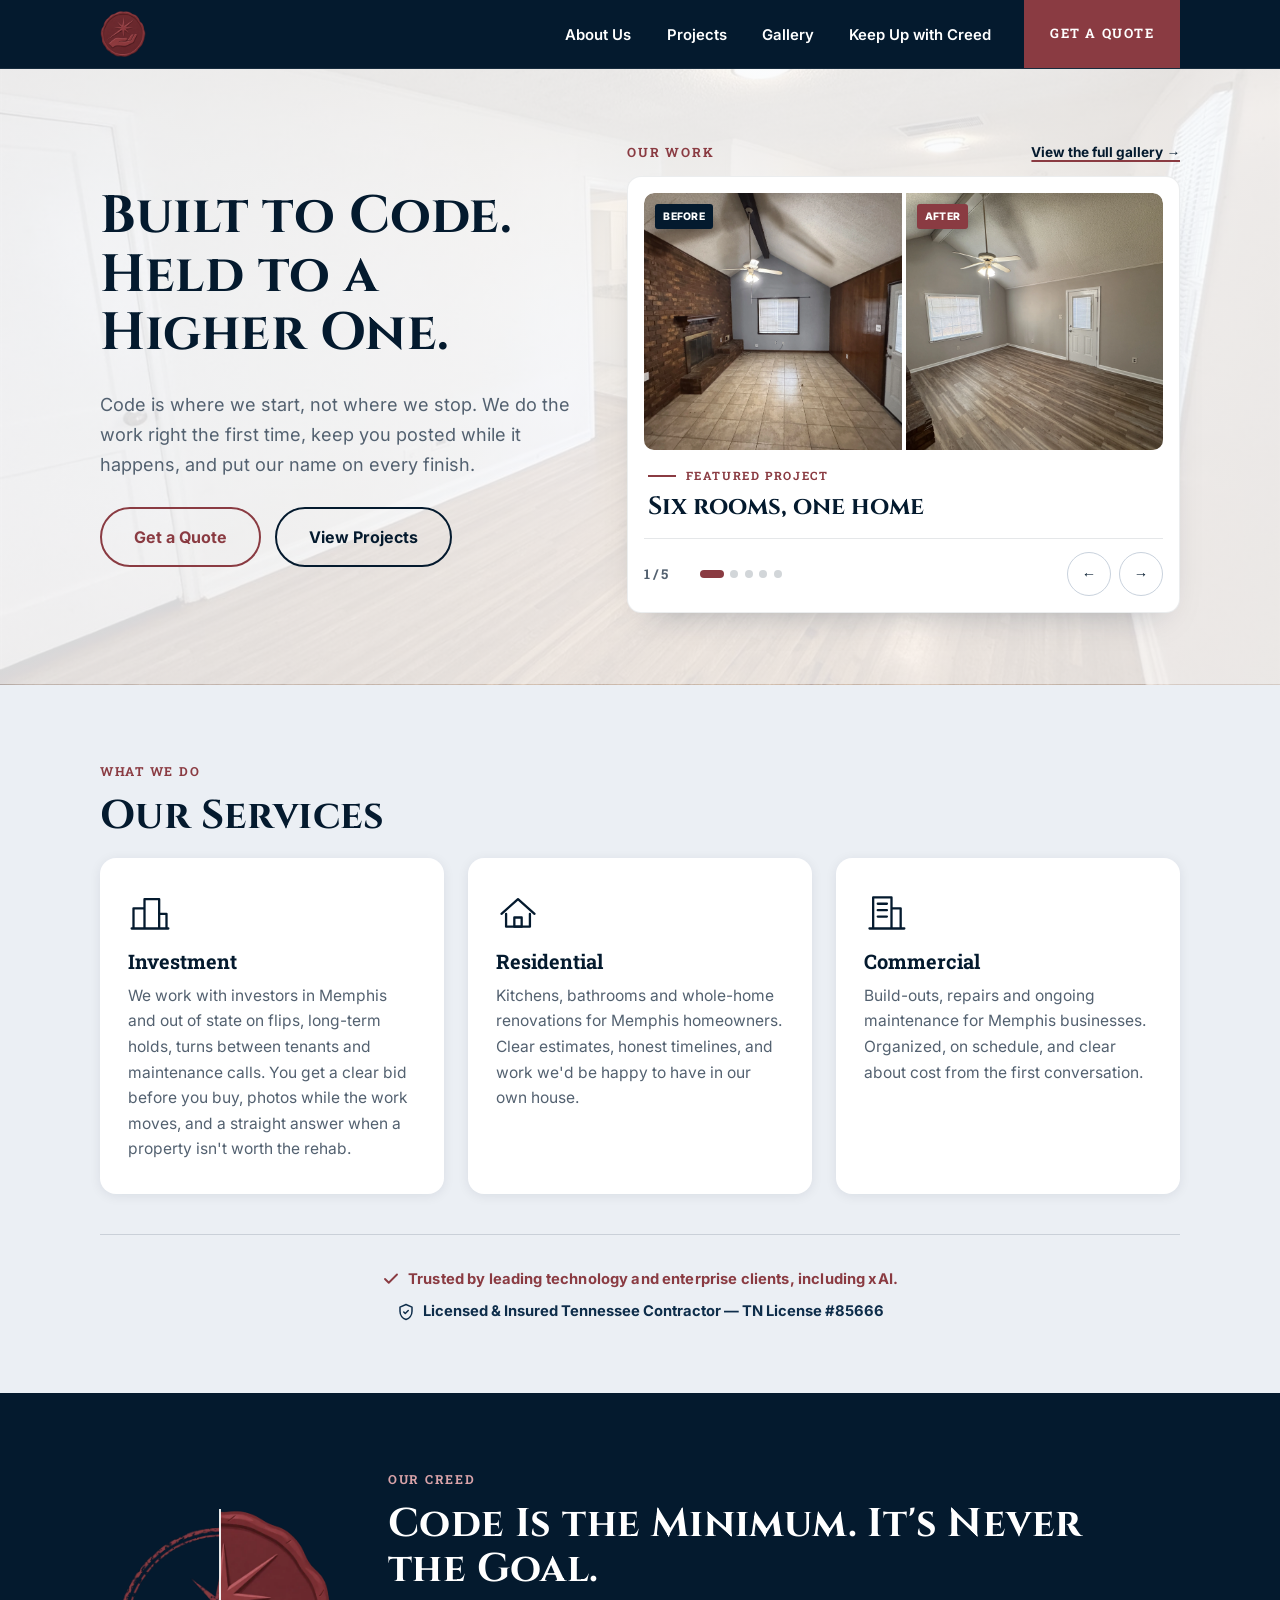
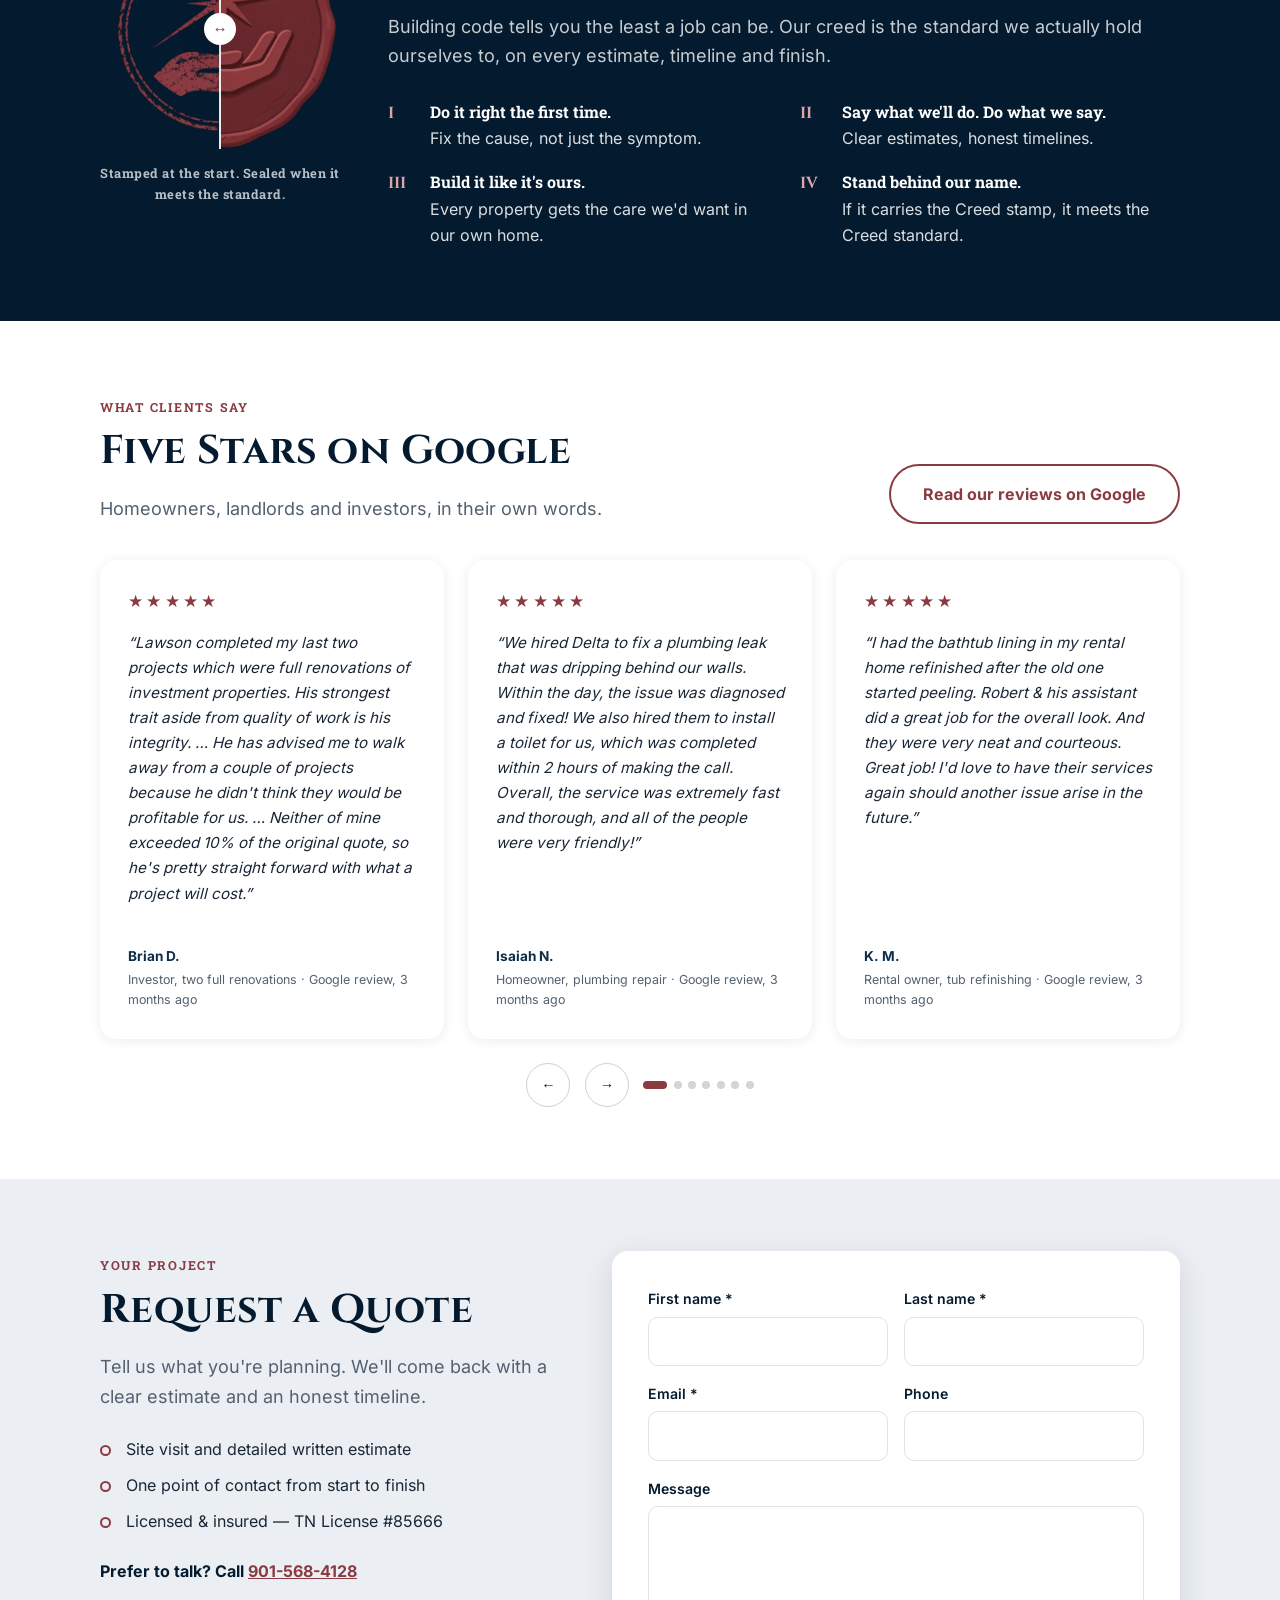
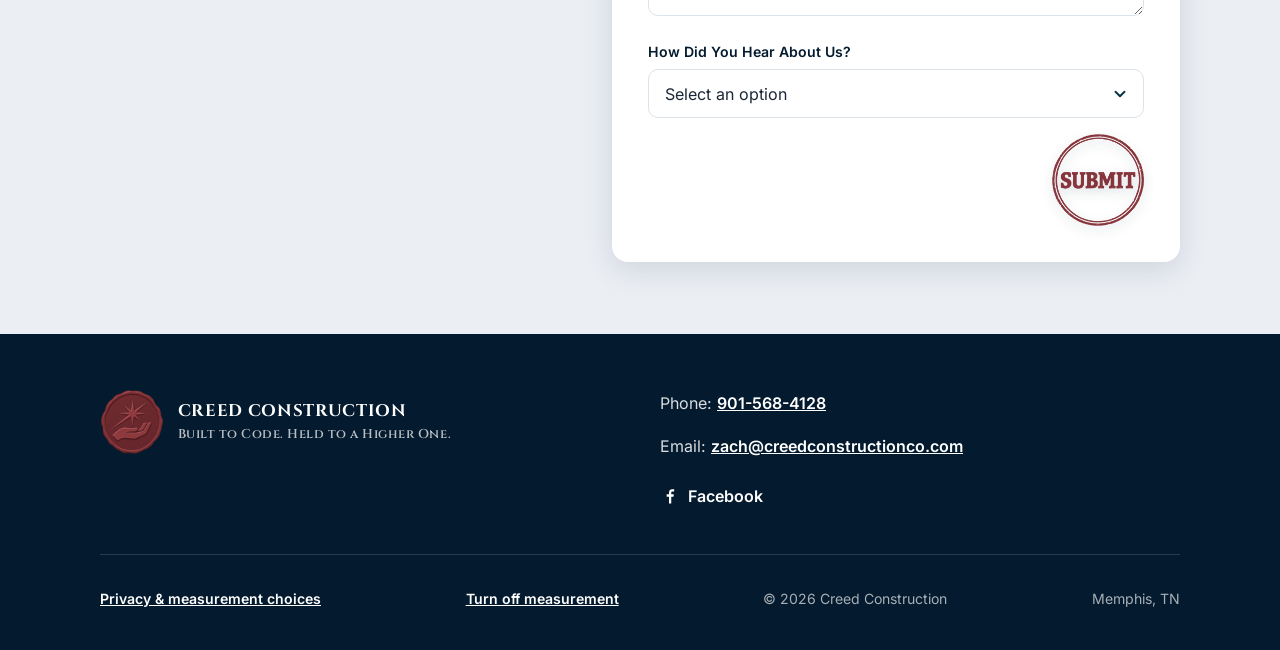
==== index.html @ 7a43f371 "Redesign home, gallery and project pages; add Google review carousel - Move Our Work into the hero a" ====
<!DOCTYPE html>
<html lang="en">
<head>
<meta charset="UTF-8" />
  <meta name="viewport" content="width=device-width, initial-scale=1.0" />
  <title>Creed Construction | Memphis Construction Company &amp; Home Renovation</title>
  <meta name="description" content="Creed Construction is a locally owned Memphis construction company offering home renovation, remodeling, and commercial construction in Memphis, TN. Contact us to discuss your project." />
  <link rel="canonical" href="https://creedconstructionco.com/" />
  <meta property="og:title" content="Creed Construction | Memphis Construction Company" />
  <meta property="og:description" content="Built to Code. Held to a Higher One. Full-service construction and renovation serving homeowners, businesses, and investors across Memphis, TN." />
  <meta property="og:type" content="website" />
  <meta property="og:locale" content="en_US" />
  <meta property="og:url" content="https://creedconstructionco.com/" />
  <meta property="og:image" content="https://creedconstructionco.com/assets/interior-renovation/kitchen-after.jpg" />
  <meta property="og:image:width" content="1050" />
  <meta property="og:image:height" content="1400" />
  <meta property="og:image:alt" content="Renovated kitchen interior by Creed Construction" />
  <meta name="twitter:card" content="summary_large_image" />
  <meta name="twitter:title" content="Creed Construction | Memphis Construction Company" />
  <meta name="twitter:description" content="Built to Code. Held to a Higher One. Full-service construction and renovation serving homeowners, businesses, and investors across Memphis, TN." />
  <meta name="twitter:image" content="https://creedconstructionco.com/assets/interior-renovation/kitchen-after.jpg" />
  <link rel="icon" href="assets/logo/favicon-mark.png" type="image/png" />
  <link rel="shortcut icon" href="assets/logo/favicon-mark.png" type="image/png" />
  <link rel="apple-touch-icon" href="assets/logo/apple-touch-icon.png" />
  <link rel="stylesheet" href="styles.css" />
  <script type="application/ld+json">
  {
    "@context": "https://schema.org",
    "@type": "GeneralContractor",
    "name": "Creed Construction",
    "legalName": "901 Delta Consulting, LLC",
    "logo": "https://creedconstructionco.com/assets/logo/creed-logo.png",
    "image": "https://creedconstructionco.com/assets/interior-renovation/kitchen-after.jpg",
    "url": "https://creedconstructionco.com/",
    "telephone": "+1-901-568-4128",
    "priceRange": "$",
    "areaServed": [
      { "@type": "City", "name": "Memphis, TN" },
      { "@type": "Place", "name": "Downtown Memphis" },
      { "@type": "Place", "name": "Midtown Memphis" },
      { "@type": "Place", "name": "East Memphis" },
      { "@type": "Place", "name": "Bartlett, TN" },
      { "@type": "Place", "name": "Cordova, TN" },
      { "@type": "Place", "name": "Germantown, TN" },
      { "@type": "Place", "name": "Collierville, TN" }
    ],
    "openingHoursSpecification": [
      {
        "@type": "OpeningHoursSpecification",
        "dayOfWeek": ["Monday", "Tuesday", "Wednesday", "Thursday", "Friday"],
        "opens": "08:00",
        "closes": "18:00"
      },
      {
        "@type": "OpeningHoursSpecification",
        "dayOfWeek": ["Saturday", "Sunday"],
        "opens": "08:00",
        "closes": "16:00"
      }
    ],
    "hasOfferCatalog": {
      "@type": "OfferCatalog",
      "name": "Construction & Renovation Services",
      "itemListElement": [
        { "@type": "Offer", "itemOffered": { "@type": "Service", "name": "Residential Renovation" } },
        { "@type": "Offer", "itemOffered": { "@type": "Service", "name": "Remodeling" } },
        { "@type": "Offer", "itemOffered": { "@type": "Service", "name": "Kitchen & Bath Remodeling" } },
        { "@type": "Offer", "itemOffered": { "@type": "Service", "name": "Whole-Home Renovation" } },
        { "@type": "Offer", "itemOffered": { "@type": "Service", "name": "Investment & Rental Property Renovation" } },
        { "@type": "Offer", "itemOffered": { "@type": "Service", "name": "Commercial Construction" } }
      ]
    }
  }
  </script>
  <script src="measurement.js" defer></script>
</head>
<body>

  <!-- Sticky nav -->
  <header class="site-nav">
    <div class="nav-inner">
      <a class="nav-brand" href="index.html" aria-label="Creed Construction home">
        <span class="btn-seal-icon" aria-hidden="true">
          <img class="btn-seal-wax" src="assets/logo/creed-seal-ring.png" width="192" height="192" alt="" />
        </span>
      </a>
      <button class="nav-toggle" aria-label="Toggle menu" aria-expanded="false">
        <span></span><span></span><span></span>
      </button>
      <div class="nav-links-wrap">
        <ul class="nav-links">
          <li><a href="about.html">About Us</a></li>
          <li><a href="projects.html">Projects</a></li>
          <li><a href="gallery.html">Gallery</a></li>
          <li><a href="keep-up.html">Keep Up with Creed</a></li>
        </ul>
        <a class="btn btn-primary nav-cta" href="contact.html">Get a Quote</a>
      </div>
    </div>
  </header>

  <main>

    <!-- Hero -->
    <section class="hero">
      <div class="container hero-grid">
        <div>
          <h1>Built to Code. Held to a Higher&nbsp;One.</h1>
          <p class="lead">Code is where we start, not where we stop. We do the work right the first time, keep you posted while it happens, and put our name on every finish.</p>
          <div class="hero-ctas">
            <a class="btn btn-primary btn-quote" href="contact.html">Get a Quote</a>
            <a class="btn btn-outline" href="projects.html">View Projects</a>
          </div>
        </div>
        <!-- One rotating selection introduces project stories and the photo gallery. -->
        <div class="hero-work" id="our-work">
        <div class="work-heading"><h2 class="work-title">Our Work</h2><a class="work-all-link" href="gallery.html">View the full gallery &rarr;</a></div>
        <div class="work-carousel" data-work-carousel role="region" aria-roledescription="carousel" aria-label="Featured projects and comparisons">
          <div class="feature-toolbar" data-feature-controls hidden>
            <button class="feature-control" type="button" data-feature-prev aria-label="Previous feature"><span aria-hidden="true">&larr;</span></button>
            <span class="feature-count" data-feature-count>1 / 5</span>
            <button class="feature-control" type="button" data-feature-next aria-label="Next feature"><span aria-hidden="true">&rarr;</span></button>
          </div>
          <div class="feature-viewport" data-feature-viewport>
          <article class="feature-slide" data-feature-slide role="group" aria-roledescription="slide" aria-label="1 of 5">
            <a class="feature-slide-link" href="projects.html" data-project-id="project-01">
              <div class="feature-media feature-media-pair"><span class="feature-photo"><img src="assets/lsa-approved/comparison-04-before.webp" width="2000" height="1500" alt="Vaulted living room, before a whole-home refresh" decoding="async" /><span class="comparison-preview-label comparison-preview-label--before">Before</span></span><span class="feature-photo"><img src="assets/lsa-approved/comparison-04-after.webp" width="2000" height="1500" alt="Finished vaulted living room after a whole-home refresh" decoding="async" /><span class="comparison-preview-label comparison-preview-label--after">After</span></span></div>
              <div class="feature-copy"><span class="feature-kicker">Featured project</span><h3>Six rooms, one home</h3></div>
            </a>
          </article>
          <article class="feature-slide" data-feature-slide data-pair-id="comparison-10" role="group" aria-roledescription="slide" aria-label="2 of 5" hidden>
            <a class="feature-slide-link" href="gallery.html#comparison-10">
              <div class="feature-media feature-media-pair"><span class="feature-photo"><img data-src="assets/lsa-approved/comparison-10-before.webp" width="2000" height="1500" alt="Kitchen, before renovation" decoding="async" /><span class="comparison-preview-label comparison-preview-label--before">Before</span></span><span class="feature-photo"><img data-src="assets/lsa-approved/comparison-10-after.webp" width="2000" height="1500" alt="Kitchen, after renovation" decoding="async" /><span class="comparison-preview-label comparison-preview-label--after">After</span></span></div>
              <div class="feature-copy"><span class="feature-kicker">Before &amp; after</span><h3>A kitchen, refreshed</h3></div>
            </a>
          </article>
          <article class="feature-slide" data-feature-slide data-pair-id="comparison-01" role="group" aria-roledescription="slide" aria-label="3 of 5" hidden>
            <a class="feature-slide-link" href="gallery.html#comparison-01">
              <div class="feature-media feature-media-pair"><span class="feature-photo"><img data-src="assets/lsa-approved/comparison-01-before.webp" width="1500" height="2000" alt="Bathroom Tub, before renovation" decoding="async" /><span class="comparison-preview-label comparison-preview-label--before">Before</span></span><span class="feature-photo"><img data-src="assets/lsa-approved/comparison-01-after.webp" width="1500" height="2000" alt="Bathroom Tub, after renovation" decoding="async" /><span class="comparison-preview-label comparison-preview-label--after">After</span></span></div>
              <div class="feature-copy"><span class="feature-kicker">Before &amp; after</span><h3>A fresh start for the bath</h3></div>
            </a>
          </article>
          <article class="feature-slide" data-feature-slide data-pair-id="comparison-24" role="group" aria-roledescription="slide" aria-label="4 of 5" hidden>
            <a class="feature-slide-link" href="gallery.html#comparison-24">
              <div class="feature-media feature-media-pair"><span class="feature-photo"><img data-src="assets/lsa-approved/comparison-24-before.webp" width="2000" height="1500" alt="Exterior Brickwork, before renovation" decoding="async" /><span class="comparison-preview-label comparison-preview-label--before">Before</span></span><span class="feature-photo"><img data-src="assets/lsa-approved/comparison-24-after.webp" width="2000" height="1500" alt="Exterior Brickwork, after renovation" decoding="async" /><span class="comparison-preview-label comparison-preview-label--after">After</span></span></div>
              <div class="feature-copy"><span class="feature-kicker">Before &amp; after</span><h3>The difference outside</h3></div>
            </a>
          </article>
          <article class="feature-slide" data-feature-slide data-pair-id="comparison-13" role="group" aria-roledescription="slide" aria-label="5 of 5" hidden>
            <a class="feature-slide-link" href="gallery.html#comparison-13">
              <div class="feature-media feature-media-pair"><span class="feature-photo"><img data-src="assets/lsa-approved/comparison-13-before.webp" width="2000" height="1500" alt="Bedroom Flooring, before renovation" decoding="async" /><span class="comparison-preview-label comparison-preview-label--before">Before</span></span><span class="feature-photo"><img data-src="assets/lsa-approved/comparison-13-after.webp" width="2000" height="1500" alt="Bedroom Flooring, after renovation" decoding="async" /><span class="comparison-preview-label comparison-preview-label--after">After</span></span></div>
              <div class="feature-copy"><span class="feature-kicker">Before &amp; after</span><h3>A new look underfoot</h3></div>
            </a>
          </article>
          </div>
          <p class="visually-hidden" role="status" aria-live="polite" data-feature-status></p>
        </div>
        </div>
      </div>
    </section>

    <!-- Service cards -->
    <section class="section-mint">
      <div class="container">
        <span class="eyebrow">What We Do</span>
        <h2>Our Services</h2>
        <div class="cards-3">
          <article class="card">
            <svg viewBox="0 0 48 48" fill="none" stroke="#041A2E" stroke-width="2.5" stroke-linecap="round" stroke-linejoin="round" aria-hidden="true">
              <path d="M6 42 L6 20 L18 20 L18 42 M18 42 L18 10 L34 10 L34 42 M34 42 L34 26 L42 26 L42 42 M4 42 L44 42" />
            </svg>
            <h3>Investment</h3>
            <p>We work with investors in Memphis and out of state on flips, long-term holds, turns between tenants and maintenance calls. You get a clear bid before you buy, photos while the work moves, and a straight answer when a property isn't worth the rehab.</p>
          </article>
          <article class="card">
            <svg viewBox="0 0 48 48" fill="none" stroke="#041A2E" stroke-width="2.5" stroke-linecap="round" stroke-linejoin="round" aria-hidden="true">
              <path d="M6 26 L24 10 L42 26" />
              <path d="M11 26 L11 40 L37 40 L37 26" />
              <rect x="20" y="30" width="8" height="10" />
            </svg>
            <h3>Residential</h3>
            <p>Kitchens, bathrooms and whole-home renovations for Memphis homeowners. Clear estimates, honest timelines, and work we'd be happy to have in our own house.</p>
          </article>
          <article class="card">
            <svg viewBox="0 0 48 48" fill="none" stroke="#041A2E" stroke-width="2.5" stroke-linecap="round" stroke-linejoin="round" aria-hidden="true">
              <path d="M10 42 L10 8 L30 8 L30 42 M30 20 L40 20 L40 42 M6 42 L44 42" />
              <path d="M15 15 L25 15 M15 22 L25 22 M15 29 L25 29" />
            </svg>
            <h3>Commercial</h3>
            <p>Build-outs, repairs and ongoing maintenance for Memphis businesses. Organized, on schedule, and clear about cost from the first conversation.</p>
          </article>
        </div>
        <div class="trust-block">
          <p class="trust-line">
            <svg viewBox="0 0 24 24" fill="none" stroke="currentColor" stroke-width="2.5" stroke-linecap="round" stroke-linejoin="round" aria-hidden="true"><path d="M20 6 9 17l-5-5"/></svg>
            Trusted by leading technology and enterprise clients, including xAI.
          </p>
          <p class="trust-line license-line">
            <svg viewBox="0 0 24 24" fill="none" stroke="currentColor" stroke-width="2" stroke-linecap="round" stroke-linejoin="round" aria-hidden="true"><path d="M12 2 4 5.5V11c0 5.2 3.4 9.7 8 11 4.6-1.3 8-5.8 8-11V5.5L12 2z"/><path d="m9 12 2 2 4-4"/></svg>
            <span class="license-line-text">
              Licensed &amp; Insured Tennessee Contractor &mdash; TN License #85666
            </span>
          </p>
        </div>
      </div>
    </section>

    <!-- Our Creed -->
    <section class="creed-band">
      <div class="container creed-band-inner">
        <figure class="creed-compare">
          <div class="ba-slider creed-slider" data-ba-slider data-ba-round data-ba-labels="stamp,wax seal" role="slider" tabindex="0" aria-label="Creed stamp and wax seal comparison slider" aria-valuemin="0" aria-valuemax="100" aria-valuenow="50">
            <div class="ba-slider-after"><img src="assets/logo/creed-seal-ring-lg.webp" width="600" height="600" alt="The Creed Construction wax seal" loading="lazy" draggable="false" /></div>
            <div class="ba-slider-before"><img src="assets/logo/creed-stamp-lg.webp" width="444" height="444" alt="The Creed Construction stamp" loading="lazy" draggable="false" /></div>
            <div class="ba-slider-handle"><span class="ba-slider-handle-btn">&#8596;</span></div>
          </div>
          <figcaption>Stamped at the start. Sealed when it meets the standard.</figcaption>
        </figure>
        <div>
          <span class="eyebrow">Our Creed</span>
          <h2>Code Is the Minimum. It's Never the&nbsp;Goal.</h2>
          <p class="lead">Building code tells you the least a job can be. Our creed is the standard we actually hold ourselves to, on every estimate, timeline and finish.</p>
          <ol class="creed-tenets">
            <li><strong>Do it right the first time.</strong> Fix the cause, not just the symptom.</li>
            <li><strong>Say what we'll do. Do what we say.</strong> Clear estimates, honest timelines.</li>
            <li><strong>Build it like it's ours.</strong> Every property gets the care we'd want in our own home.</li>
            <li><strong>Stand behind our name.</strong> If it carries the Creed stamp, it meets the Creed standard.</li>
          </ol>
        </div>
      </div>
    </section>

    <!-- Five-star Google reviews, newest first, copied from the Google Business
         Profile on 2026-11-16. Quotes keep the reviewers' wording (including the
         company's former name) with small spelling fixes; "…" marks trimmed passages. -->
    <section class="section-white reviews-section" id="reviews">
      <div class="container">
        <div class="reviews-head">
          <div>
            <span class="eyebrow">What Clients Say</span>
            <h2>Five Stars on Google</h2>
            <p class="lead">Homeowners, landlords and investors, in their own words.</p>
          </div>
          <a class="btn btn-cta" href="https://www.google.com/maps/place/Creed+Construction/@35.1371175,-89.914019,11z/data=!4m8!3m7!1s0x2c0db5463e4344cb:0xaacab8816951f53!8m2!3d35.1371175!4d-89.914019!9m1!1b1!16s%2Fg%2F11zgqff03r?hl=en&amp;entry=ttu&amp;g_ep=EgoyMDI2MTAwNS4wIKXMDSoASAFQAw%3D%3D" target="_blank" rel="noopener" aria-label="Read our reviews on Google (opens in a new tab)">Read our reviews on Google</a>
        </div>
        <div class="review-carousel" data-review-carousel role="region" aria-roledescription="carousel" aria-label="Google reviews">
          <div class="review-viewport">
            <ul class="review-track" data-review-track>
            <li class="testimonial-card review-slide" aria-roledescription="slide" aria-label="1 of 9">
              <div class="testimonial-stars" role="img" aria-label="5 out of 5 stars">&#9733;&#9733;&#9733;&#9733;&#9733;</div>
              <p class="testimonial-quote">&ldquo;Lawson completed my last two projects which were full renovations of investment properties. His strongest trait aside from quality of work is his integrity. … He has advised me to walk away from a couple of projects because he didn't think they would be profitable for us. … Neither of mine exceeded 10% of the original quote, so he's pretty straight forward with what a project will cost.&rdquo;</p>
              <p class="testimonial-attribution">Brian D. <span>Investor, two full renovations &middot; Google review, 3 months ago</span></p>
            </li>
            <li class="testimonial-card review-slide" aria-roledescription="slide" aria-label="2 of 9">
              <div class="testimonial-stars" role="img" aria-label="5 out of 5 stars">&#9733;&#9733;&#9733;&#9733;&#9733;</div>
              <p class="testimonial-quote">&ldquo;We hired Delta to fix a plumbing leak that was dripping behind our walls. Within the day, the issue was diagnosed and fixed! We also hired them to install a toilet for us, which was completed within 2 hours of making the call. Overall, the service was extremely fast and thorough, and all of the people were very friendly!&rdquo;</p>
              <p class="testimonial-attribution">Isaiah N. <span>Homeowner, plumbing repair &middot; Google review, 3 months ago</span></p>
            </li>
            <li class="testimonial-card review-slide" aria-roledescription="slide" aria-label="3 of 9">
              <div class="testimonial-stars" role="img" aria-label="5 out of 5 stars">&#9733;&#9733;&#9733;&#9733;&#9733;</div>
              <p class="testimonial-quote">&ldquo;I had the bathtub lining in my rental home refinished after the old one started peeling. Robert &amp; his assistant did a great job for the overall look. And they were very neat and courteous. Great job! I'd love to have their services again should another issue arise in the future.&rdquo;</p>
              <p class="testimonial-attribution">K. M. <span>Rental owner, tub refinishing &middot; Google review, 3 months ago</span></p>
            </li>
            <li class="testimonial-card review-slide" aria-roledescription="slide" aria-label="4 of 9">
              <div class="testimonial-stars" role="img" aria-label="5 out of 5 stars">&#9733;&#9733;&#9733;&#9733;&#9733;</div>
              <p class="testimonial-quote">&ldquo;I have been working with Lawson from Delta Construction and have been pretty happy with him.&rdquo;</p>
              <p class="testimonial-attribution">Wendy C. <span>Client &middot; Google review, 4 months ago</span></p>
            </li>
            <li class="testimonial-card review-slide" aria-roledescription="slide" aria-label="5 of 9">
              <div class="testimonial-stars" role="img" aria-label="5 out of 5 stars">&#9733;&#9733;&#9733;&#9733;&#9733;</div>
              <p class="testimonial-quote">&ldquo;I've worked with Delta Construction on my last 4-5 renovations and they all have very quality work and transparent pricing. Highly recommend!&rdquo;</p>
              <p class="testimonial-attribution">Wesley C. <span>Repeat renovation client &middot; Google review, 4 months ago</span></p>
            </li>
            <li class="testimonial-card review-slide" aria-roledescription="slide" aria-label="6 of 9">
              <div class="testimonial-stars" role="img" aria-label="5 out of 5 stars">&#9733;&#9733;&#9733;&#9733;&#9733;</div>
              <p class="testimonial-quote">&ldquo;I am an out of state investor who needs good communication, honesty and trust. I have found this in Lawson and his company Delta Construction. They have been very helpful when buying properties, giving me a bid on the rehab that would be needed or just a heads up the amount of work done is not worth the purchase of the property. Saving me thousands of dollars. … It is nice to know I have Lawson and Co. on my side.&rdquo;</p>
              <p class="testimonial-attribution">Kyle S. <span>Out-of-state investor &middot; Google review, 4 months ago</span></p>
            </li>
            <li class="testimonial-card review-slide" aria-roledescription="slide" aria-label="7 of 9">
              <div class="testimonial-stars" role="img" aria-label="5 out of 5 stars">&#9733;&#9733;&#9733;&#9733;&#9733;</div>
              <p class="testimonial-quote">&ldquo;As an out of state investor, it can be difficult to find a good contractor that follows through AND has good communication. I've been very happy with Delta Construction. I'm looking at a long term relationship with Lawson, as he has met my needs and has been GREAT to work with!&rdquo;</p>
              <p class="testimonial-attribution">Billie H. <span>Out-of-state investor &middot; Google review, 4 months ago</span></p>
            </li>
            <li class="testimonial-card review-slide" aria-roledescription="slide" aria-label="8 of 9">
              <div class="testimonial-stars" role="img" aria-label="5 out of 5 stars">&#9733;&#9733;&#9733;&#9733;&#9733;</div>
              <p class="testimonial-quote">&ldquo;My only go-to. Extremely quick, responsive, professional. Very strongly recommend Delta.&rdquo;</p>
              <p class="testimonial-attribution">Alex K. <span>Repeat client &middot; Google review, 4 months ago</span></p>
            </li>
            <li class="testimonial-card review-slide" aria-roledescription="slide" aria-label="9 of 9">
              <div class="testimonial-stars" role="img" aria-label="5 out of 5 stars">&#9733;&#9733;&#9733;&#9733;&#9733;</div>
              <p class="testimonial-quote">&ldquo;We've used Lawson and his team a few times now for smaller jobs around the house, including some electrical work and AC service, and they've been great every time. They show up when they say they will, explain what's going on, and do solid work without overcharging. At this point they're the first people we call when something comes up.&rdquo;</p>
              <p class="testimonial-attribution">Zoe A. <span>Memphis homeowner &middot; Google review, 4 months ago</span></p>
            </li>
            </ul>
          </div>
          <div class="review-controls" data-review-controls hidden>
            <button class="feature-control" type="button" data-review-prev aria-label="Previous review"><span aria-hidden="true">&larr;</span></button>
            <span class="feature-dots review-dots" data-review-dots aria-hidden="true"></span>
            <button class="feature-control" type="button" data-review-next aria-label="Next review"><span aria-hidden="true">&rarr;</span></button>
          </div>
        </div>
      </div>
    </section>

    <!-- Quote request form -->
    <section class="section-mint" id="quote">
      <div class="container quote-grid">
        <div class="quote-intro">
          <span class="eyebrow">Your Project</span>
          <h2>Request a Quote</h2>
          <p class="lead">Tell us what you're planning. We'll come back with a clear estimate and an honest timeline.</p>
          <ul class="quote-points">
            <li>Site visit and detailed written estimate</li>
            <li>One point of contact from start to finish</li>
            <li>Licensed &amp; insured &mdash; TN License #85666</li>
          </ul>
          <p class="quote-call">Prefer to talk? Call <a href="tel:9015684128">901-568-4128</a></p>
        </div>
        <div class="form-card">
          <!-- Handled by Netlify Forms; submissions appear in the Netlify dashboard. -->
          <form name="quote" method="POST" action="/" data-netlify="true" netlify-honeypot="bot-field" data-delta-form>
            <input type="hidden" name="form-name" value="quote" />
            <p hidden aria-hidden="true">
              <label>Don't fill this out if you're human: <input name="bot-field" /></label>
            </p>
            <div class="form-grid">
              <div>
                <label for="q-first">First name *</label>
                <input id="q-first" name="first_name" type="text" required autocomplete="given-name" />
              </div>
              <div>
                <label for="q-last">Last name *</label>
                <input id="q-last" name="last_name" type="text" required autocomplete="family-name" />
              </div>
              <div>
                <label for="q-email">Email *</label>
                <input id="q-email" name="email" type="email" required autocomplete="email" />
              </div>
              <div>
                <label for="q-phone">Phone</label>
                <input id="q-phone" name="phone" type="tel" autocomplete="tel" />
              </div>
              <div class="full">
                <label for="q-message">Message</label>
                <textarea id="q-message" name="message"></textarea>
              </div>
              <div class="full">
                <label for="q-source">How Did You Hear About Us?</label>
                <select id="q-source" name="referral_source">
                  <option value="">Select an option</option>
                  <option>Google Search</option>
                  <option>Facebook</option>
                  <option>Instagram</option>
                  <option>Referral/Word of Mouth</option>
                  <option>Google Business Profile</option>
                  <option>Other</option>
                </select>
              </div>
              <div class="full form-submit-row">
                <button class="stamp-btn" type="submit">
                  <span class="btn-label visually-hidden">Submit</span>
                  <img class="stamp-face" src="assets/logo/submit-stamp.webp" width="360" height="360" alt="" aria-hidden="true" />
                  <img class="seal-face" src="assets/logo/submit-seal.webp" width="360" height="360" alt="" aria-hidden="true" />
                </button>
              </div>
            </div>
            <p class="form-status" role="status" aria-live="polite" aria-atomic="true"></p>
          </form>
        </div>
      </div>
    </section>

  </main>

  <!-- Footer -->
  <footer class="site-footer">
    <div class="container">
      <div class="footer-grid">
        <div class="footer-lockup">
          <img src="assets/logo/creed-seal.png" width="192" height="192" alt="Creed Construction logo" />
          <span class="footer-wordmark">CREED CONSTRUCTION<span class="footer-slogan">Built to Code. Held to a Higher&nbsp;One.</span></span>
        </div>
        <div>
          <p>Phone: <a href="tel:9015684128">901-568-4128</a></p>
          <p>Email: <a href="mailto:zach@creedconstructionco.com">zach@creedconstructionco.com</a></p>
          <a class="social-link" href="https://www.facebook.com/profile.php?id=61591420268349" target="_blank" rel="noopener" aria-label="Creed Construction on Facebook (opens in a new tab)">
            <svg viewBox="0 0 24 24" fill="#ffffff" aria-hidden="true"><path d="M13.5 21v-8h2.7l.4-3h-3.1V8.1c0-.9.3-1.5 1.6-1.5H17V3.9c-.3 0-1.2-.1-2.3-.1-2.3 0-3.9 1.4-3.9 4V10H8v3h2.8v8h2.7z"/></svg>
            Facebook
          </a>
        </div>
      </div>
      <div class="footer-meta">
        <a href="privacy.html">Privacy &amp; measurement choices</a>
        <button class="measurement-choice" type="button" data-measurement-choice hidden>Turn off measurement</button>
        <span>© <span class="js-year">2026</span> Creed Construction</span>
        <span>Memphis, TN</span>
      </div>
    </div>
  </footer>

  <a href="tel:+19015684128" class="mobile-call-bar" aria-label="Call Creed Construction at 901-568-4128">
    <svg viewBox="0 0 24 24" fill="none" stroke="currentColor" stroke-width="2" stroke-linecap="round" stroke-linejoin="round" aria-hidden="true"><path d="M22 16.9v3a2 2 0 0 1-2.2 2 19.8 19.8 0 0 1-8.6-3.1 19.5 19.5 0 0 1-6-6A19.8 19.8 0 0 1 2.1 4.2 2 2 0 0 1 4.1 2h3a2 2 0 0 1 2 1.7c.1 1 .4 2 .7 2.9a2 2 0 0 1-.5 2.1L8.1 10a16 16 0 0 0 6 6l1.3-1.3a2 2 0 0 1 2.1-.5c.9.3 1.9.6 2.9.7a2 2 0 0 1 1.7 2z"/></svg>
    Call Now: 901-568-4128
  </a>

  <script src="script.js"></script>
</body>
</html>
---- styles.css ----
/* cyrillic-ext */
@font-face {
  font-family: 'Inter';
  font-style: normal;
  font-weight: 400;
  font-display: swap;
  src: url(assets/fonts/inter-v20-0.woff2) format('woff2');
  unicode-range: U+0460-052F, U+1C80-1C8A, U+20B4, U+2DE0-2DFF, U+A640-A69F, U+FE2E-FE2F;
}
/* cyrillic */
@font-face {
  font-family: 'Inter';
  font-style: normal;
  font-weight: 400;
  font-display: swap;
  src: url(assets/fonts/inter-v20-1.woff2) format('woff2');
  unicode-range: U+0301, U+0400-045F, U+0490-0491, U+04B0-04B1, U+2116;
}
/* greek-ext */
@font-face {
  font-family: 'Inter';
  font-style: normal;
  font-weight: 400;
  font-display: swap;
  src: url(assets/fonts/inter-v20-2.woff2) format('woff2');
  unicode-range: U+1F00-1FFF;
}
/* greek */
@font-face {
  font-family: 'Inter';
  font-style: normal;
  font-weight: 400;
  font-display: swap;
  src: url(assets/fonts/inter-v20-3.woff2) format('woff2');
  unicode-range: U+0370-0377, U+037A-037F, U+0384-038A, U+038C, U+038E-03A1, U+03A3-03FF;
}
/* vietnamese */
@font-face {
  font-family: 'Inter';
  font-style: normal;
  font-weight: 400;
  font-display: swap;
  src: url(assets/fonts/inter-v20-4.woff2) format('woff2');
  unicode-range: U+0102-0103, U+0110-0111, U+0128-0129, U+0168-0169, U+01A0-01A1, U+01AF-01B0, U+0300-0301, U+0303-0304, U+0308-0309, U+0323, U+0329, U+1EA0-1EF9, U+20AB;
}
/* latin-ext */
@font-face {
  font-family: 'Inter';
  font-style: normal;
  font-weight: 400;
  font-display: swap;
  src: url(assets/fonts/inter-v20-5.woff2) format('woff2');
  unicode-range: U+0100-02BA, U+02BD-02C5, U+02C7-02CC, U+02CE-02D7, U+02DD-02FF, U+0304, U+0308, U+0329, U+1D00-1DBF, U+1E00-1E9F, U+1EF2-1EFF, U+2020, U+20A0-20AB, U+20AD-20C4, U+2113, U+2C60-2C7F, U+A720-A7FF;
}
/* latin */
@font-face {
  font-family: 'Inter';
  font-style: normal;
  font-weight: 400;
  font-display: swap;
  src: url(assets/fonts/inter-v20-6.woff2) format('woff2');
  unicode-range: U+0000-00FF, U+0131, U+0152-0153, U+02BB-02BC, U+02C6, U+02DA, U+02DC, U+0304, U+0308, U+0329, U+2000-206F, U+20AC, U+2122, U+2191, U+2193, U+2212, U+2215, U+FEFF, U+FFFD;
}
/* cyrillic-ext */
@font-face {
  font-family: 'Inter';
  font-style: normal;
  font-weight: 600;
  font-display: swap;
  src: url(assets/fonts/inter-v20-0.woff2) format('woff2');
  unicode-range: U+0460-052F, U+1C80-1C8A, U+20B4, U+2DE0-2DFF, U+A640-A69F, U+FE2E-FE2F;
}
/* cyrillic */
@font-face {
  font-family: 'Inter';
  font-style: normal;
  font-weight: 600;
  font-display: swap;
  src: url(assets/fonts/inter-v20-1.woff2) format('woff2');
  unicode-range: U+0301, U+0400-045F, U+0490-0491, U+04B0-04B1, U+2116;
}
/* greek-ext */
@font-face {
  font-family: 'Inter';
  font-style: normal;
  font-weight: 600;
  font-display: swap;
  src: url(assets/fonts/inter-v20-2.woff2) format('woff2');
  unicode-range: U+1F00-1FFF;
}
/* greek */
@font-face {
  font-family: 'Inter';
  font-style: normal;
  font-weight: 600;
  font-display: swap;
  src: url(assets/fonts/inter-v20-3.woff2) format('woff2');
  unicode-range: U+0370-0377, U+037A-037F, U+0384-038A, U+038C, U+038E-03A1, U+03A3-03FF;
}
/* vietnamese */
@font-face {
  font-family: 'Inter';
  font-style: normal;
  font-weight: 600;
  font-display: swap;
  src: url(assets/fonts/inter-v20-4.woff2) format('woff2');
  unicode-range: U+0102-0103, U+0110-0111, U+0128-0129, U+0168-0169, U+01A0-01A1, U+01AF-01B0, U+0300-0301, U+0303-0304, U+0308-0309, U+0323, U+0329, U+1EA0-1EF9, U+20AB;
}
/* latin-ext */
@font-face {
  font-family: 'Inter';
  font-style: normal;
  font-weight: 600;
  font-display: swap;
  src: url(assets/fonts/inter-v20-5.woff2) format('woff2');
  unicode-range: U+0100-02BA, U+02BD-02C5, U+02C7-02CC, U+02CE-02D7, U+02DD-02FF, U+0304, U+0308, U+0329, U+1D00-1DBF, U+1E00-1E9F, U+1EF2-1EFF, U+2020, U+20A0-20AB, U+20AD-20C4, U+2113, U+2C60-2C7F, U+A720-A7FF;
}
/* latin */
@font-face {
  font-family: 'Inter';
  font-style: normal;
  font-weight: 600;
  font-display: swap;
  src: url(assets/fonts/inter-v20-6.woff2) format('woff2');
  unicode-range: U+0000-00FF, U+0131, U+0152-0153, U+02BB-02BC, U+02C6, U+02DA, U+02DC, U+0304, U+0308, U+0329, U+2000-206F, U+20AC, U+2122, U+2191, U+2193, U+2212, U+2215, U+FEFF, U+FFFD;
}
/* cyrillic-ext */
@font-face {
  font-family: 'Inter';
  font-style: normal;
  font-weight: 700;
  font-display: swap;
  src: url(assets/fonts/inter-v20-0.woff2) format('woff2');
  unicode-range: U+0460-052F, U+1C80-1C8A, U+20B4, U+2DE0-2DFF, U+A640-A69F, U+FE2E-FE2F;
}
/* cyrillic */
@font-face {
  font-family: 'Inter';
  font-style: normal;
  font-weight: 700;
  font-display: swap;
  src: url(assets/fonts/inter-v20-1.woff2) format('woff2');
  unicode-range: U+0301, U+0400-045F, U+0490-0491, U+04B0-04B1, U+2116;
}
/* greek-ext */
@font-face {
  font-family: 'Inter';
  font-style: normal;
  font-weight: 700;
  font-display: swap;
  src: url(assets/fonts/inter-v20-2.woff2) format('woff2');
  unicode-range: U+1F00-1FFF;
}
/* greek */
@font-face {
  font-family: 'Inter';
  font-style: normal;
  font-weight: 700;
  font-display: swap;
  src: url(assets/fonts/inter-v20-3.woff2) format('woff2');
  unicode-range: U+0370-0377, U+037A-037F, U+0384-038A, U+038C, U+038E-03A1, U+03A3-03FF;
}
/* vietnamese */
@font-face {
  font-family: 'Inter';
  font-style: normal;
  font-weight: 700;
  font-display: swap;
  src: url(assets/fonts/inter-v20-4.woff2) format('woff2');
  unicode-range: U+0102-0103, U+0110-0111, U+0128-0129, U+0168-0169, U+01A0-01A1, U+01AF-01B0, U+0300-0301, U+0303-0304, U+0308-0309, U+0323, U+0329, U+1EA0-1EF9, U+20AB;
}
/* latin-ext */
@font-face {
  font-family: 'Inter';
  font-style: normal;
  font-weight: 700;
  font-display: swap;
  src: url(assets/fonts/inter-v20-5.woff2) format('woff2');
  unicode-range: U+0100-02BA, U+02BD-02C5, U+02C7-02CC, U+02CE-02D7, U+02DD-02FF, U+0304, U+0308, U+0329, U+1D00-1DBF, U+1E00-1E9F, U+1EF2-1EFF, U+2020, U+20A0-20AB, U+20AD-20C4, U+2113, U+2C60-2C7F, U+A720-A7FF;
}
/* latin */
@font-face {
  font-family: 'Inter';
  font-style: normal;
  font-weight: 700;
  font-display: swap;
  src: url(assets/fonts/inter-v20-6.woff2) format('woff2');
  unicode-range: U+0000-00FF, U+0131, U+0152-0153, U+02BB-02BC, U+02C6, U+02DA, U+02DC, U+0304, U+0308, U+0329, U+2000-206F, U+20AC, U+2122, U+2191, U+2193, U+2212, U+2215, U+FEFF, U+FFFD;
}
/* cyrillic-ext */
@font-face {
  font-family: 'Inter';
  font-style: normal;
  font-weight: 800;
  font-display: swap;
  src: url(assets/fonts/inter-v20-0.woff2) format('woff2');
  unicode-range: U+0460-052F, U+1C80-1C8A, U+20B4, U+2DE0-2DFF, U+A640-A69F, U+FE2E-FE2F;
}
/* cyrillic */
@font-face {
  font-family: 'Inter';
  font-style: normal;
  font-weight: 800;
  font-display: swap;
  src: url(assets/fonts/inter-v20-1.woff2) format('woff2');
  unicode-range: U+0301, U+0400-045F, U+0490-0491, U+04B0-04B1, U+2116;
}
/* greek-ext */
@font-face {
  font-family: 'Inter';
  font-style: normal;
  font-weight: 800;
  font-display: swap;
  src: url(assets/fonts/inter-v20-2.woff2) format('woff2');
  unicode-range: U+1F00-1FFF;
}
/* greek */
@font-face {
  font-family: 'Inter';
  font-style: normal;
  font-weight: 800;
  font-display: swap;
  src: url(assets/fonts/inter-v20-3.woff2) format('woff2');
  unicode-range: U+0370-0377, U+037A-037F, U+0384-038A, U+038C, U+038E-03A1, U+03A3-03FF;
}
/* vietnamese */
@font-face {
  font-family: 'Inter';
  font-style: normal;
  font-weight: 800;
  font-display: swap;
  src: url(assets/fonts/inter-v20-4.woff2) format('woff2');
  unicode-range: U+0102-0103, U+0110-0111, U+0128-0129, U+0168-0169, U+01A0-01A1, U+01AF-01B0, U+0300-0301, U+0303-0304, U+0308-0309, U+0323, U+0329, U+1EA0-1EF9, U+20AB;
}
/* latin-ext */
@font-face {
  font-family: 'Inter';
  font-style: normal;
  font-weight: 800;
  font-display: swap;
  src: url(assets/fonts/inter-v20-5.woff2) format('woff2');
  unicode-range: U+0100-02BA, U+02BD-02C5, U+02C7-02CC, U+02CE-02D7, U+02DD-02FF, U+0304, U+0308, U+0329, U+1D00-1DBF, U+1E00-1E9F, U+1EF2-1EFF, U+2020, U+20A0-20AB, U+20AD-20C4, U+2113, U+2C60-2C7F, U+A720-A7FF;
}
/* latin */
@font-face {
  font-family: 'Inter';
  font-style: normal;
  font-weight: 800;
  font-display: swap;
  src: url(assets/fonts/inter-v20-6.woff2) format('woff2');
  unicode-range: U+0000-00FF, U+0131, U+0152-0153, U+02BB-02BC, U+02C6, U+02DA, U+02DC, U+0304, U+0308, U+0329, U+2000-206F, U+20AC, U+2122, U+2191, U+2193, U+2212, U+2215, U+FEFF, U+FFFD;
}

/* latin-ext */
@font-face {
  font-family: 'Cinzel';
  font-style: normal;
  font-weight: 600;
  font-display: swap;
  src: url(assets/fonts/cinzel-v26-latin-ext.woff2) format('woff2');
  unicode-range: U+0100-02BA, U+02BD-02C5, U+02C7-02CC, U+02CE-02D7, U+02DD-02FF, U+0304, U+0308, U+0329, U+1D00-1DBF, U+1E00-1E9F, U+1EF2-1EFF, U+2020, U+20A0-20AB, U+20AD-20C4, U+2113, U+2C60-2C7F, U+A720-A7FF;
}
/* latin */
@font-face {
  font-family: 'Cinzel';
  font-style: normal;
  font-weight: 600;
  font-display: swap;
  src: url(assets/fonts/cinzel-v26-latin.woff2) format('woff2');
  unicode-range: U+0000-00FF, U+0131, U+0152-0153, U+02BB-02BC, U+02C6, U+02DA, U+02DC, U+0304, U+0308, U+0329, U+2000-206F, U+20AC, U+2122, U+2191, U+2193, U+2212, U+2215, U+FEFF, U+FFFD;
}
/* latin-ext */
@font-face {
  font-family: 'Cinzel';
  font-style: normal;
  font-weight: 700;
  font-display: swap;
  src: url(assets/fonts/cinzel-v26-latin-ext.woff2) format('woff2');
  unicode-range: U+0100-02BA, U+02BD-02C5, U+02C7-02CC, U+02CE-02D7, U+02DD-02FF, U+0304, U+0308, U+0329, U+1D00-1DBF, U+1E00-1E9F, U+1EF2-1EFF, U+2020, U+20A0-20AB, U+20AD-20C4, U+2113, U+2C60-2C7F, U+A720-A7FF;
}
/* latin */
@font-face {
  font-family: 'Cinzel';
  font-style: normal;
  font-weight: 700;
  font-display: swap;
  src: url(assets/fonts/cinzel-v26-latin.woff2) format('woff2');
  unicode-range: U+0000-00FF, U+0131, U+0152-0153, U+02BB-02BC, U+02C6, U+02DA, U+02DC, U+0304, U+0308, U+0329, U+2000-206F, U+20AC, U+2122, U+2191, U+2193, U+2212, U+2215, U+FEFF, U+FFFD;
}
/* latin-ext */
@font-face {
  font-family: 'Roboto Slab';
  font-style: normal;
  font-weight: 700;
  font-display: swap;
  src: url(assets/fonts/roboto-slab-v36-latin-ext.woff2) format('woff2');
  unicode-range: U+0100-02BA, U+02BD-02C5, U+02C7-02CC, U+02CE-02D7, U+02DD-02FF, U+0304, U+0308, U+0329, U+1D00-1DBF, U+1E00-1E9F, U+1EF2-1EFF, U+2020, U+20A0-20AB, U+20AD-20C4, U+2113, U+2C60-2C7F, U+A720-A7FF;
}
/* latin */
@font-face {
  font-family: 'Roboto Slab';
  font-style: normal;
  font-weight: 700;
  font-display: swap;
  src: url(assets/fonts/roboto-slab-v36-latin.woff2) format('woff2');
  unicode-range: U+0000-00FF, U+0131, U+0152-0153, U+02BB-02BC, U+02C6, U+02DA, U+02DC, U+0304, U+0308, U+0329, U+2000-206F, U+20AC, U+2122, U+2191, U+2193, U+2212, U+2215, U+FEFF, U+FFFD;
}
/* ==========================================================================
   Creed Construction — Site Styles
   Brand: deep navy #041A2E | seal red #8A3B42 | fonts Cinzel / Roboto Slab / Inter
   ========================================================================== */

:root {
  --navy: #041A2E;
  --navy-soft: #0E2D4A;
  --accent: #8A3B42;
  --accent-dark: #6F2E35;
  --mint: #EBEFF4;
  --offwhite: #FAFBFC;
  --white: #ffffff;
  --text: #1A2736;
  --text-muted: #536170;
  --radius-sm: 10px;
  --radius: 16px;
  --radius-lg: 22px;
  --radius-pill: 999px;
  --shadow: 0 2px 12px rgba(4, 26, 46, 0.08);
  --shadow-md: 0 6px 20px rgba(4, 26, 46, 0.1);
  --shadow-lg: 0 8px 30px rgba(4, 26, 46, 0.12);
  --shadow-focus-accent: 0 0 0 4px rgba(138, 59, 66, 0.18);
  --font-display: "Cinzel", Georgia, "Times New Roman", serif;
  --font-slab: "Roboto Slab", Georgia, serif;
  --ease: cubic-bezier(0.4, 0, 0.2, 1);
  --max-w: 1120px;
}

*,
*::before,
*::after {
  box-sizing: border-box;
}

html {
  scroll-behavior: smooth;
}

body {
  margin: 0;
  font-family: "Inter", -apple-system, BlinkMacSystemFont, "Segoe UI", sans-serif;
  font-size: 1rem;
  line-height: 1.65;
  color: var(--text);
  background: var(--offwhite);
  -webkit-font-smoothing: antialiased;
}

img,
svg {
  max-width: 100%;
  height: auto;
  display: block;
}

a {
  color: var(--navy);
}

:focus-visible {
  outline: 2px solid var(--navy-soft);
  outline-offset: 3px;
  border-radius: 4px;
}

/* ---------- Typography ---------- */

h1,
h2,
h3 {
  font-family: var(--font-display);
  font-weight: 700;
  color: var(--navy);
  line-height: 1.12;
  letter-spacing: 0.01em;
  margin: 0 0 0.5em;
}

h1 {
  font-size: clamp(2.4rem, 6.5vw, 4.25rem);
}

h2 {
  font-size: clamp(1.7rem, 4vw, 2.5rem);
}

h3 {
  font-family: var(--font-slab);
  font-size: 1.25rem;
  letter-spacing: 0;
}

p {
  margin: 0 0 1em;
}

.lead {
  font-size: 1.125rem;
  color: var(--text-muted);
  max-width: 42em;
}

.eyebrow {
  display: inline-block;
  font-family: var(--font-slab);
  text-transform: uppercase;
  letter-spacing: 0.14em;
  font-size: 0.78rem;
  font-weight: 700;
  color: var(--accent);
  margin-bottom: 0.75rem;
}

/* ---------- Layout helpers ---------- */

.container {
  width: 100%;
  max-width: var(--max-w);
  margin: 0 auto;
  padding: 0 1.25rem;
}

section {
  padding: 4.5rem 0;
}

.section-mint {
  background: var(--mint);
}

.section-white {
  background: var(--white);
}

/* ---------- Our Creed band ---------- */

.creed-band {
  background: var(--navy);
  color: rgba(255, 255, 255, 0.86);
}

.creed-band-inner {
  display: grid;
  grid-template-columns: 240px 1fr;
  gap: 3rem;
  align-items: center;
}

/* Stamp/seal comparison: reuses the before/after slider. The slider box is
   the seal's box; the stamp sits inside it so its ring meets the seal's rim. */
.creed-compare {
  margin: 0;
  text-align: center;
}

.ba-slider.creed-slider {
  width: 240px;
  height: 240px;
  margin: 0 auto;
  overflow: visible;
  border-radius: 50%;
}

/* The stamp is transparent, so clip the seal underneath to the right of the
   divider or it shows through the stamp's left side. */
.creed-slider .ba-slider-after {
  clip-path: inset(0 0 0 var(--pos));
}

.creed-slider .ba-slider-before img {
  top: 7.47%;
  left: 7.47%;
  width: 85.06%;
  height: 85.06%;
}

.creed-slider .ba-slider-handle {
  top: var(--chord-inset, 0%);
  bottom: var(--chord-inset, 0%);
  box-shadow: none;
}

.creed-slider .ba-slider-handle-btn {
  width: 32px;
  height: 32px;
  font-size: 0.95rem;
}

.ba-slider.creed-slider:focus-visible {
  outline: 2px solid #D9A3A9;
  outline-offset: 6px;
}

.creed-compare figcaption {
  margin-top: 0.9rem;
  font-family: var(--font-slab);
  font-size: 0.8rem;
  letter-spacing: 0.04em;
  color: rgba(255, 255, 255, 0.72);
}

.creed-band h2 {
  color: var(--white);
}

.creed-band .eyebrow {
  color: #D9A3A9;
}

.creed-band .lead {
  color: rgba(255, 255, 255, 0.78);
}

.creed-tenets {
  list-style: none;
  counter-reset: tenet;
  margin: 1.75rem 0 0;
  padding: 0;
  display: grid;
  grid-template-columns: repeat(2, minmax(0, 1fr));
  gap: 1.1rem 2rem;
}

.creed-tenets li {
  counter-increment: tenet;
  position: relative;
  padding-left: 2.6rem;
}

.creed-tenets li::before {
  content: counter(tenet, upper-roman);
  position: absolute;
  left: 0;
  top: 0.05rem;
  font-family: var(--font-display);
  font-weight: 700;
  color: #D9A3A9;
  width: 2rem;
}

.creed-tenets strong {
  display: block;
  color: var(--white);
  font-family: var(--font-slab);
}

@media (max-width: 760px) {
  .creed-band-inner {
    grid-template-columns: 1fr;
    gap: 1.5rem;
  }

  .ba-slider.creed-slider {
    width: 200px;
    height: 200px;
  }

  .creed-tenets {
    grid-template-columns: 1fr;
  }
}

/* ---------- Buttons ---------- */

.btn {
  display: inline-flex;
  align-items: center;
  gap: 0.5rem;
  padding: 0.9rem 2rem;
  border-radius: var(--radius-pill);
  font-weight: 700;
  font-size: 1rem;
  text-decoration: none;
  border: 2px solid var(--navy);
  cursor: pointer;
  transition: background 0.25s var(--ease), color 0.25s var(--ease),
    transform 0.25s var(--ease), box-shadow 0.25s var(--ease), border-color 0.25s var(--ease);
  font-family: inherit;
}

.btn:active {
  transform: translateY(0) scale(0.98);
}

.btn-primary {
  background: var(--navy);
  color: var(--white);
  box-shadow: 0 4px 16px rgba(4, 26, 46, 0.22);
}

.btn-primary:hover {
  background: var(--navy-soft);
  border-color: var(--navy-soft);
  transform: translateY(-2px);
  box-shadow: 0 10px 24px rgba(4, 26, 46, 0.28);
}

/* Stamp to seal: like the site's before/after sliders, the wax seal wipes
   across the stamp from left to right on hover, focus, click and submit.
   Submit is the navy button with the home button's treatment: the stamp sits
   straight on the navy, and the wax seal that replaces it is 117.6% of the
   stamp so its well edge lands on the stamp's ring and the wax spills past. */
.btn-seal {
  padding-right: 1.1rem;
  gap: 0.75rem;
}

/* Keep the filled state while sending and after the form is sealed. */
.btn-seal:focus-visible,
.btn-seal.is-sealing,
.btn-seal.is-sealed {
  background: var(--navy);
  color: var(--white);
}

.btn-seal .btn-seal-icon {
  width: 32px;
  height: 32px;
  margin: -0.4rem 0 -0.4rem;
  background: none;
  box-shadow: none;
}

.btn-seal .btn-seal-icon .btn-seal-wax {
  top: -8.8%;
  left: -8.8%;
  width: 117.6%;
  height: 117.6%;
  max-width: none;
  padding: 0;
}

.btn-seal .btn-seal-icon .btn-seal-stamp {
  clip-path: inset(0 0 0 -8.8%);
}

.btn-seal:hover .btn-seal-icon .btn-seal-stamp,
.btn-seal:focus-visible .btn-seal-icon .btn-seal-stamp,
.btn-seal:active .btn-seal-icon .btn-seal-stamp,
.btn-seal.is-sealing .btn-seal-icon .btn-seal-stamp,
.btn-seal.is-sealed .btn-seal-icon .btn-seal-stamp {
  clip-path: inset(0 0 0 108.8%);
}

/* Home button and other stamp-to-seal image swaps. */
.btn-seal-icon {
  position: relative;
  width: 38px;
  height: 38px;
  margin: -0.45rem 0.15rem -0.45rem 0;
  flex-shrink: 0;
  border-radius: 50%;
}

.btn-seal-icon img {
  position: absolute;
  inset: 0;
  width: 100%;
  height: 100%;
  transition: clip-path 0.45s var(--ease);
}

.btn-seal-icon .btn-seal-stamp {
  clip-path: inset(0 0 0 0);
}

.btn-seal-icon .btn-seal-wax {
  padding: 1px;
  clip-path: inset(0 100% 0 0);
}

.btn-seal:hover .btn-seal-stamp,
.seal-swap:hover .btn-seal-stamp,
.btn-seal:focus-visible .btn-seal-stamp,
.seal-swap:focus-visible .btn-seal-stamp,
.btn-seal:active .btn-seal-stamp,
.seal-swap:active .btn-seal-stamp,
.btn-seal.is-sealing .btn-seal-stamp,
.btn-seal.is-sealed .btn-seal-stamp {
  clip-path: inset(0 0 0 100%);
}

.btn-seal:hover .btn-seal-wax,
.seal-swap:hover .btn-seal-wax,
.btn-seal:focus-visible .btn-seal-wax,
.seal-swap:focus-visible .btn-seal-wax,
.btn-seal:active .btn-seal-wax,
.seal-swap:active .btn-seal-wax,
.btn-seal.is-sealing .btn-seal-wax,
.btn-seal.is-sealed .btn-seal-wax {
  clip-path: inset(0 0 0 0);
}

@media (prefers-reduced-motion: reduce) {
  .btn-seal-icon img {
    transition: none;
  }
}

.btn-outline {
  background: transparent;
  color: var(--navy);
}

.btn-outline:hover {
  background: var(--navy);
  color: var(--white);
  transform: translateY(-2px);
  box-shadow: 0 8px 22px rgba(4, 26, 46, 0.18);
}

/* Call-to-action buttons (Get a Quote, Facebook, Google reviews): seal-red
   outline that fills in on hover, the same shape as the navy outline. */
.btn-quote,
.btn-cta {
  background: transparent;
  color: var(--accent);
  border-color: var(--accent);
  box-shadow: none;
}

.btn-quote:hover,
.btn-quote:focus-visible,
.btn-cta:hover,
.btn-cta:focus-visible {
  background: var(--accent);
  border-color: var(--accent);
  color: var(--white);
  transform: translateY(-2px);
  box-shadow: 0 8px 22px rgba(138, 59, 66, 0.28);
}

.btn-sm {
  padding: 0.55rem 1.25rem;
  font-size: 0.85rem;
}

/* ---------- Sticky nav ---------- */

.site-nav {
  position: sticky;
  top: 0;
  z-index: 100;
  background: var(--navy);
  border-bottom: 1px solid rgba(255, 255, 255, 0.08);
  box-shadow: 0 0 0 rgba(0, 0, 0, 0);
  transition: box-shadow 0.35s var(--ease), padding 0.35s var(--ease);
}

.site-nav.is-scrolled {
  box-shadow: 0 8px 24px rgba(0, 0, 0, 0.2);
}

.site-nav :focus-visible {
  outline-color: var(--white);
}

.nav-inner {
  display: flex;
  align-items: center;
  justify-content: space-between;
  gap: 1.5rem;
  padding: 0.7rem 1.25rem;
  max-width: var(--max-w);
  margin: 0 auto;
  transition: padding 0.35s var(--ease);
}

.site-nav.is-scrolled .nav-inner {
  padding: 0.55rem 1.25rem;
}

.nav-brand {
  font-family: var(--font-display);
  display: flex;
  align-items: center;
  gap: 0.65rem;
  text-decoration: none;
  color: var(--white);
  font-weight: 800;
  letter-spacing: 0.06em;
  font-size: 0.95rem;
  flex-shrink: 0;
}

.nav-brand img {
  width: 46px;
  height: 46px;
  flex-shrink: 0;
  object-fit: contain;
  transition: width 0.35s var(--ease), height 0.35s var(--ease);
}

.site-nav.is-scrolled .nav-brand img {
  width: 38px;
  height: 38px;
}

/* Stamp buttons (Submit): an ink stamp that becomes the wax
   seal on hover, focus and while sending/sent. The stamp's outer ring is the
   seal's inner well, so the seal is drawn 118% of the button (its image is
   cut at 1.18x the well, centered) and its rim spills past the stamp. It
   lifts on hover, sinks on press, and lands with a thunk on click. */
.form-submit-row { display: flex; justify-content: flex-end; }
.stamp-btn {
  display: inline-block;
  flex-shrink: 0;
  position: relative;
  width: 92px;
  height: 92px;
  padding: 0;
  border: 0;
  border-radius: 50%;
  background: none;
  cursor: pointer;
  transform-origin: 50% 60%;
  filter: drop-shadow(0 4px 6px rgba(4, 26, 46, 0.16));
  transition: transform 0.2s var(--ease), filter 0.2s var(--ease);
  -webkit-tap-highlight-color: transparent;
}
.stamp-btn img {
  position: absolute;
  inset: 0;
  width: 100%;
  height: 100%;
  max-width: none;
  pointer-events: none;
  transition: opacity 0.22s var(--ease), transform 0.3s var(--ease);
}
.stamp-btn .seal-face { inset: -9%; width: 118%; height: 118%; opacity: 0; transform: scale(0.9) rotate(-8deg); }
.stamp-btn:hover .stamp-face,
.stamp-btn:focus-visible .stamp-face,
.stamp-btn.is-sealing .stamp-face,
.stamp-btn.is-sealed .stamp-face { opacity: 0; }
.stamp-btn:hover .seal-face,
.stamp-btn:focus-visible .seal-face,
.stamp-btn.is-sealing .seal-face,
.stamp-btn.is-sealed .seal-face { opacity: 1; transform: none; }
.stamp-btn:hover:not(:disabled),
.stamp-btn:focus-visible {
  transform: translateY(-4px) rotate(-3deg);
  filter: drop-shadow(0 14px 14px rgba(4, 26, 46, 0.28));
}
.stamp-btn:active:not(:disabled) {
  transform: translateY(3px) scale(0.9);
  filter: drop-shadow(0 1px 1px rgba(4, 26, 46, 0.4));
  transition-duration: 0.06s;
}
.stamp-btn:focus-visible { outline: 3px solid var(--accent); outline-offset: 4px; }
.stamp-btn:disabled { cursor: default; }
.stamp-btn::after {
  content: "";
  position: absolute;
  inset: 4%;
  border: 3px solid var(--accent);
  border-radius: 50%;
  opacity: 0;
  pointer-events: none;
}
.stamp-btn.is-thunk { animation: stamp-thunk 0.45s cubic-bezier(.3, 1.4, .5, 1) both; }
.stamp-btn.is-thunk::after { animation: stamp-ring 0.55s ease-out both; }
@keyframes stamp-thunk {
  0% { transform: translateY(4px) scale(0.86); filter: drop-shadow(0 0 0 rgba(4, 26, 46, 0.45)); }
  45% { transform: translateY(-2px) scale(1.07); }
  75% { transform: scale(0.98); }
  100% { transform: none; }
}
@keyframes stamp-ring {
  0% { opacity: 0.55; transform: scale(0.92); }
  100% { opacity: 0; transform: scale(1.4); }
}
@media (max-width: 720px) {
  .stamp-btn { width: 84px; height: 84px; }
}
@media (prefers-reduced-motion: reduce) {
  .stamp-btn, .stamp-btn img { transition: opacity 0.2s; }
  .stamp-btn.is-thunk, .stamp-btn.is-thunk::after { animation: none; }
  .stamp-btn:hover:not(:disabled), .stamp-btn:focus-visible { transform: none; }
  /* Keep a small press-in so the click still feels solid without big motion. */
  .stamp-btn { transition: opacity 0.2s, transform 0.08s, filter 0.08s; }
  .stamp-btn:active:not(:disabled) { transform: scale(0.93); }
}

/* Home button: always the wax seal (no stamp-to-seal swap). */
.site-nav .nav-brand .btn-seal-icon {
  width: 46px;
  height: 46px;
  margin: 0;
  background: none;
  box-shadow: none;
  transition: width 0.35s var(--ease), height 0.35s var(--ease);
}

.site-nav.is-scrolled .nav-brand .btn-seal-icon {
  width: 38px;
  height: 38px;
}

.site-nav .nav-brand .btn-seal-icon .btn-seal-wax {
  width: 100%;
  height: 100%;
  padding: 0;
  clip-path: none;
}

.nav-links-wrap {
  display: flex;
  align-items: center;
  gap: 2rem;
}

.nav-links {
  display: flex;
  align-items: center;
  gap: 2rem;
  list-style: none;
  margin: 0;
  padding: 0;
}

.nav-links a {
  position: relative;
  text-decoration: none;
  font-weight: 600;
  font-size: 0.93rem;
  color: var(--white);
  padding: 0.4rem 0.1rem;
}

.nav-links a::after {
  content: "";
  position: absolute;
  left: 0;
  right: 100%;
  bottom: 0;
  height: 2px;
  background: var(--accent);
  border-radius: 2px;
  transition: right 0.28s var(--ease);
}

.nav-links a:hover::after,
.nav-links a:focus-visible::after,
.nav-links a[aria-current="page"]::after {
  right: 0;
}

/* Get a Quote in the nav is a solid seal-red block that runs the full
   height of the bar, not a pill. */
.nav-inner {
  align-items: stretch;
  padding-top: 0;
  padding-bottom: 0;
}

.site-nav.is-scrolled .nav-inner {
  padding-top: 0;
  padding-bottom: 0;
}

.nav-brand {
  padding: 0.7rem 0;
  transition: padding 0.35s var(--ease);
}

.site-nav.is-scrolled .nav-brand {
  padding: 0.55rem 0;
}

.nav-toggle {
  align-self: center;
}

.nav-links-wrap {
  align-self: stretch;
}

.nav-cta {
  align-self: stretch;
  display: flex;
  align-items: center;
  padding: 0 1.6rem;
  border: 0;
  border-radius: 0;
  background: var(--accent);
  color: var(--white);
  box-shadow: none;
  font-family: var(--font-slab);
  font-size: 0.82rem;
  font-weight: 700;
  letter-spacing: 0.12em;
  text-transform: uppercase;
}

.nav-cta:hover,
.nav-cta:focus-visible {
  background: var(--accent-dark);
  color: var(--white);
  transform: none;
  box-shadow: none;
}

/* Mobile nav toggle */
.nav-toggle {
  display: none;
  background: none;
  border: none;
  cursor: pointer;
  padding: 0.4rem;
}

.nav-toggle span {
  display: block;
  width: 22px;
  height: 2px;
  background: var(--white);
  margin: 5px 0;
  border-radius: 2px;
  transition: transform 0.25s var(--ease), opacity 0.25s var(--ease);
}

.nav-toggle[aria-expanded="true"] span:nth-child(1) {
  transform: translateY(7px) rotate(45deg);
}

.nav-toggle[aria-expanded="true"] span:nth-child(2) {
  opacity: 0;
}

.nav-toggle[aria-expanded="true"] span:nth-child(3) {
  transform: translateY(-7px) rotate(-45deg);
}

@media (max-width: 900px) {
  .nav-toggle {
    display: block;
    order: 3;
  }

  .nav-links-wrap {
    position: absolute;
    top: 100%;
    left: 0;
    right: 0;
    flex-direction: column;
    align-items: stretch;
    gap: 0;
    background: var(--navy);
    border-bottom: 1px solid rgba(255, 255, 255, 0.12);
    box-shadow: var(--shadow-md);
    display: none;
    padding: 0.5rem 1.25rem 1.25rem;
  }

  .nav-links-wrap.open {
    display: flex;
  }

  .nav-links {
    flex-direction: column;
    align-items: stretch;
    gap: 0;
  }

  .nav-links a {
    display: block;
    padding: 0.9rem 0.25rem;
    border-bottom: 1px solid rgba(255, 255, 255, 0.12);
  }

  .nav-links a::after {
    display: none;
  }

  .nav-cta {
    margin-top: 1rem;
    padding: 0.95rem 1.5rem;
    text-align: center;
    justify-content: center;
  }
}

/* ---------- Hero ---------- */

.hero {
  padding: 4.5rem 0 4.5rem;
  background-image: linear-gradient(rgba(250, 251, 252, 0.86), rgba(250, 251, 252, 0.86)), url("assets/interior-renovation/entry-after.jpg");
  background-size: cover;
  background-position: center 65%;
}

/* Hero text on the left, the Our Work carousel on the right; they stack
   below 1000px. */
.hero-grid {
  display: grid;
  grid-template-columns: minmax(0, 1fr);
  gap: 2.75rem;
  align-items: center;
}

.hero-grid > :first-child {
  max-width: 40em;
}

@media (min-width: 1000px) {
  .hero-grid {
    grid-template-columns: minmax(0, 0.92fr) minmax(0, 1.08fr);
    gap: 3.5rem;
  }

  .hero h1 {
    font-size: clamp(2.5rem, 4.1vw, 3.4rem);
  }
}

.hero-work .work-heading {
  align-items: baseline;
  margin-bottom: 0.75rem;
}

.hero-work .work-title {
  margin: 0;
  font-family: var(--font-slab);
  font-size: 0.8rem;
  font-weight: 700;
  letter-spacing: 0.14em;
  text-transform: uppercase;
  color: var(--accent);
}

.hero-work .work-all-link {
  font-size: 0.85rem;
}

.hero-work .work-carousel {
  margin-top: 0;
  padding: 1rem;
}

/* In the hero the slide stacks: photos on top, copy underneath. */
.hero-work .feature-slide-link {
  grid-template-columns: minmax(0, 1fr);
  gap: 0;
}

.hero-work .feature-copy {
  display: flex;
  flex-wrap: wrap;
  align-items: center;
  gap: 0.35rem 1rem;
  padding: 1rem 0.25rem 0;
}

.hero-work .feature-kicker {
  width: 100%;
  margin-bottom: 0.15rem;
}

.hero-work .feature-copy h3 {
  width: 100%;
  margin-bottom: 0.1rem;
  font-size: clamp(1.25rem, 2vw, 1.55rem);
}

.hero-work .feature-copy p {
  flex: 1 1 14rem;
  margin: 0;
  font-size: 0.92rem;
}

.hero-work .feature-cta {
  padding: 0.55rem 1rem;
  font-size: 0.8rem;
}

.hero-work .feature-toolbar {
  margin-top: 0.9rem;
  padding-top: 0.8rem;
}

.hero-ctas {
  display: flex;
  flex-wrap: wrap;
  gap: 0.9rem;
  margin-top: 1.75rem;
}

/* Credibility line — sits under the service cards, reinforcing the
   Commercial positioning at the moment a visitor is evaluating it */
.trust-line {
  display: flex;
  align-items: center;
  justify-content: center;
  gap: 0.5rem;
  margin: 2.5rem 0 0;
  padding-top: 2rem;
  border-top: 1px solid rgba(4, 26, 46, 0.14);
  text-align: center;
  font-size: 0.92rem;
  font-weight: 700;
  color: var(--accent);
  letter-spacing: 0.01em;
}

.trust-line svg {
  width: 18px;
  height: 18px;
  flex-shrink: 0;
}

@media (max-width: 560px) {
  .trust-line {
    flex-direction: row;
    align-items: flex-start;
    justify-content: flex-start;
    gap: 0.6rem;
    font-size: 0.82rem;
    text-align: left;
  }

  .trust-line svg {
    margin-top: 0.12rem;
  }

  .license-line-text {
    align-items: flex-start;
    text-align: left;
  }
}

/* Trust block — groups the credibility line with the licensed/insured
   line under one shared divider instead of stacking two separate rules */
.trust-block {
  display: flex;
  flex-direction: column;
  align-items: center;
  gap: 0.65rem;
  margin: 2.5rem 0 0;
  padding-top: 2rem;
  border-top: 1px solid rgba(4, 26, 46, 0.14);
}

.trust-block .trust-line {
  margin: 0;
  padding-top: 0;
  border-top: none;
}

/* Mobile: left-align the whole block and its rows into one shared left
   column. Placed after the base .trust-block rule so it wins on source
   order (equal specificity) — otherwise the base align-items:center
   re-centers the shorter license row and breaks the column alignment. */
@media (max-width: 560px) {
  .trust-block {
    align-items: flex-start;
    gap: 0.85rem;
  }

  .trust-block .trust-line {
    align-self: stretch;
  }
}

.license-line {
  color: var(--navy-soft);
}

.license-line-text {
  display: flex;
  flex-direction: column;
  text-align: left;
  line-height: 1.35;
  letter-spacing: normal;
}

.license-line-sub {
  font-size: 0.78rem;
  font-weight: 500;
  color: var(--text-muted);
}

/* Standalone use (e.g. About page, with no preceding trust-line) */
.license-line--standalone {
  margin: 2.5rem 0 0;
  padding-top: 2rem;
  border-top: 1px solid rgba(4, 26, 46, 0.14);
}

/* ---------- Sticky mobile click-to-call ---------- */

.mobile-call-bar {
  display: none;
}

@media (max-width: 760px) {
  body {
    /* Match the sticky call bar's true rendered height so the footer meets it
       flush with no leftover background strip. Bar height = 0.9rem*2 vertical
       padding + 0.95rem*1.65 text line-height ≈ 53.9px; use 53px so the bar
       always fully covers the padding region (no gap) plus the safe-area inset
       for notched phones. */
    padding-bottom: calc(53px + env(safe-area-inset-bottom, 0px));
  }

  .mobile-call-bar {
    display: flex;
    align-items: center;
    justify-content: center;
    gap: 0.6rem;
    position: fixed;
    left: 0;
    right: 0;
    bottom: 0;
    z-index: 400;
    background: var(--accent);
    color: var(--white);
    text-decoration: none;
    font-weight: 700;
    font-size: 0.95rem;
    padding: 0.9rem 1rem;
    padding-bottom: calc(0.9rem + env(safe-area-inset-bottom, 0px));
    border-radius: 0;
    box-shadow: 0 -4px 16px rgba(4, 26, 46, 0.18);
  }

  .mobile-call-bar svg {
    width: 20px;
    height: 20px;
    flex-shrink: 0;
  }

  .mobile-call-bar:active {
    background: var(--accent-dark);
  }
}

/* ---------- See the Creed Difference (home carousel) ---------- */

.ba-carousel-wrap {
  position: relative;
}

.ba-carousel {
  display: grid;
  grid-auto-flow: column;
  grid-auto-columns: min(78vw, 340px);
  gap: 1.5rem;
  overflow-x: auto;
  scroll-snap-type: x mandatory;
  padding: 0.25rem 0.25rem 1rem;
  margin: 2rem -0.25rem 0;
  scrollbar-width: thin;
  scrollbar-color: var(--navy-soft) transparent;
}

/* Featured variant — "See the Difference" sliders, sized up so the
   before/after detail actually reads (fewer tiles per view, on purpose) */
.ba-carousel-wrap--featured .ba-carousel {
  grid-auto-columns: min(90vw, 680px);
  gap: 2rem;
}

.ba-carousel-wrap--featured .ba-tile-media {
  aspect-ratio: 6 / 5;
}

.ba-carousel::-webkit-scrollbar {
  height: 8px;
}

.ba-carousel::-webkit-scrollbar-thumb {
  background: rgba(4, 26, 46, 0.25);
  border-radius: 10px;
}

.carousel-controls {
  display: flex;
  gap: 0.6rem;
  justify-content: flex-end;
  margin-top: 0.5rem;
}

.carousel-btn {
  width: 42px;
  height: 42px;
  border-radius: 50%;
  border: 2px solid var(--navy);
  background: var(--white);
  color: var(--navy);
  display: flex;
  align-items: center;
  justify-content: center;
  cursor: pointer;
  font-size: 1.1rem;
  box-shadow: var(--shadow);
  transition: background 0.25s var(--ease), color 0.25s var(--ease),
    transform 0.25s var(--ease), box-shadow 0.25s var(--ease);
}

.carousel-btn:hover {
  background: var(--accent);
  border-color: var(--accent);
  color: var(--white);
  transform: translateY(-2px);
  box-shadow: var(--shadow-md);
}

.carousel-btn:active {
  transform: translateY(0) scale(0.95);
}

@media (max-width: 640px) {
  .carousel-controls {
    display: flex;
    justify-content: center;
    gap: 1rem;
    margin-top: 0.75rem;
  }

  .carousel-btn {
    width: 48px;
    height: 48px;
    font-size: 1.2rem;
  }
}

.ba-tile {
  scroll-snap-align: start;
  background: var(--white);
  border-radius: var(--radius);
  box-shadow: var(--shadow);
  overflow: hidden;
  display: flex;
  flex-direction: column;
  text-decoration: none;
  cursor: pointer;
  transition: transform 0.3s var(--ease), box-shadow 0.3s var(--ease);
}

.ba-tile:hover {
  transform: translateY(-5px);
  box-shadow: var(--shadow-md);
}

.ba-tile-media {
  aspect-ratio: 4 / 3;
  position: relative;
  overflow: hidden;
}

.ba-tile-media img {
  width: 100%;
  height: 100%;
  object-fit: cover;
  object-position: center;
}

.ba-tile-body {
  padding: 1.1rem 1.25rem 1.35rem;
}

.ba-tile-body h3 {
  font-size: 1.05rem;
  margin-bottom: 0.3rem;
}

.ba-tile-body p {
  font-size: 0.85rem;
  color: var(--text-muted);
  margin-bottom: 0.75rem;
}

.ba-tile-link {
  font-weight: 700;
  font-size: 0.85rem;
  text-decoration: none;
  border-bottom: 2px solid var(--navy);
  padding-bottom: 1px;
  transition: color 0.2s var(--ease), border-color 0.2s var(--ease);
}

.ba-tile:hover .ba-tile-link {
  color: var(--accent);
  border-bottom-color: var(--accent);
}

/* Flush CTA bar — attached directly under a slider-only tile's image,
   replacing a floating/orphaned link with an intentional footer bar */
.ba-tile-cta-bar {
  display: flex;
  align-items: center;
  justify-content: center;
  gap: 0.4rem;
  padding: 0.9rem 1rem;
  background: var(--navy);
  color: var(--white);
  font-weight: 700;
  font-size: 0.85rem;
  text-decoration: none;
  text-align: center;
  transition: background 0.25s var(--ease);
}

.ba-tile-cta-bar:hover {
  background: var(--accent);
}

.ba-tile-cta-bar span {
  transition: transform 0.25s var(--ease);
}

.ba-tile-cta-bar:hover span {
  transform: translateX(3px);
}

/* ---------- Option A: Portfolio index cards ---------- */

.portfolio-grid {
  display: grid;
  grid-template-columns: repeat(2, 1fr);
  gap: 2rem;
  margin-top: 2.5rem;
}

@media (max-width: 780px) {
  .portfolio-grid {
    grid-template-columns: 1fr;
  }
}

.portfolio-card {
  display: block;
  text-decoration: none;
  background: var(--white);
  border-radius: var(--radius);
  overflow: hidden;
  box-shadow: var(--shadow);
  transition: transform 0.3s var(--ease), box-shadow 0.3s var(--ease);
}

.portfolio-card:hover {
  transform: translateY(-5px);
  box-shadow: var(--shadow-md);
}

.portfolio-card-media {
  aspect-ratio: 4 / 3;
  overflow: hidden;
}

.portfolio-card-media img {
  width: 100%;
  height: 100%;
  object-fit: cover;
  transition: transform 0.5s var(--ease);
}

.portfolio-card:hover .portfolio-card-media img {
  transform: scale(1.03);
}

.portfolio-card-body {
  padding: 1.75rem;
}

.portfolio-scope-tag {
  display: inline-block;
  background: rgba(138, 59, 66, 0.12);
  color: var(--accent);
  font-size: 0.72rem;
  font-weight: 700;
  text-transform: uppercase;
  letter-spacing: 0.06em;
  padding: 0.3rem 0.75rem;
  border-radius: var(--radius-pill);
  margin-bottom: 0.9rem;
}

.portfolio-card-body h3 {
  margin-bottom: 0.6rem;
}

.portfolio-card-body p {
  color: var(--text-muted);
  font-size: 0.95rem;
  margin: 0;
}

/* True interactive drag slider */
.ba-slider {
  position: relative;
  width: 100%;
  height: 100%;
  overflow: hidden;
  cursor: ew-resize;
  touch-action: pan-y;
  --pos: 50%;
  user-select: none;
  -webkit-user-select: none;
  -moz-user-select: none;
  -webkit-touch-callout: none;
}

.ba-slider img {
  position: absolute;
  top: 0;
  left: 0;
  height: 100%;
  object-fit: cover;
  pointer-events: none;
  user-select: none;
  -webkit-user-select: none;
  -moz-user-select: none;
  -webkit-user-drag: none;
  -khtml-user-drag: none;
  -moz-user-drag: none;
  user-drag: none;
  -webkit-touch-callout: none;
}

.ba-slider-after {
  position: absolute;
  inset: 0;
}

.ba-slider-after img {
  width: 100%;
}

.ba-slider-before {
  position: absolute;
  inset: 0;
  width: 100%;
  clip-path: inset(0 calc(100% - var(--pos)) 0 0);
  overflow: hidden;
}

.ba-slider-before img {
  width: 100%;
  max-width: none;
}

.ba-slider-handle {
  position: absolute;
  top: 0;
  bottom: 0;
  left: var(--pos);
  width: 2px;
  background: rgba(255, 255, 255, 0.9);
  transform: translateX(-50%);
  box-shadow: 0 0 0 1px rgba(4, 26, 46, 0.2);
}

.ba-slider-handle-btn {
  position: absolute;
  top: 50%;
  left: 50%;
  transform: translate(-50%, -50%);
  width: 42px;
  height: 42px;
  border-radius: 50%;
  background: var(--white);
  box-shadow: var(--shadow-lg);
  display: flex;
  align-items: center;
  justify-content: center;
  color: var(--accent);
  font-size: 1.1rem;
  transition: transform 0.2s var(--ease), box-shadow 0.2s var(--ease);
}

.ba-slider:hover .ba-slider-handle-btn,
.ba-slider:active .ba-slider-handle-btn {
  transform: translate(-50%, -50%) scale(1.08);
  box-shadow: 0 10px 28px rgba(4, 26, 46, 0.28);
}

.ba-tag {
  position: absolute;
  bottom: 0.7rem;
  font-size: 0.7rem;
  font-weight: 700;
  text-transform: uppercase;
  letter-spacing: 0.08em;
  color: var(--white);
  background: rgba(4, 26, 46, 0.75);
  padding: 0.25rem 0.6rem;
  border-radius: 4px;
  pointer-events: none;
}

.ba-tag-before {
  left: 0.7rem;
}

.ba-tag-after {
  right: 0.7rem;
  background: var(--accent);
  color: var(--white);
}

/* First-slider drag hint — nudges the handle on first view, then fades */
.ba-slider.is-hinting .ba-slider-before,
.ba-slider.is-hinting .ba-slider-handle {
  transition: left 0.4s cubic-bezier(0.34, 1.2, 0.64, 1), width 0.4s cubic-bezier(0.34, 1.2, 0.64, 1);
}

.ba-slider-hint {
  position: absolute;
  top: 50%;
  left: 50%;
  transform: translate(-50%, -50%) translateY(38px);
  display: flex;
  align-items: center;
  gap: 0.35rem;
  background: rgba(4, 26, 46, 0.88);
  color: var(--white);
  font-size: 0.72rem;
  font-weight: 700;
  letter-spacing: 0.04em;
  text-transform: uppercase;
  padding: 0.4rem 0.85rem;
  border-radius: var(--radius-pill);
  white-space: nowrap;
  opacity: 0;
  pointer-events: none;
  transition: opacity 0.5s ease;
  z-index: 3;
}

.ba-slider-hint.is-visible {
  opacity: 1;
}

.ba-slider-hint.is-hidden {
  opacity: 0;
}

@media (prefers-reduced-motion: reduce) {
  .ba-slider.is-hinting .ba-slider-before,
  .ba-slider.is-hinting .ba-slider-handle {
    transition: none;
  }
}

/* ---------- Keep Up with Creed (Facebook Page Plugin feed) ---------- */

.fb-intro {
  max-width: 640px;
  color: var(--text-muted);
  font-size: 1.05rem;
  margin: 0 0 0.5rem;
}

/* Two-column: live feed + permanent Follow card. Stacks on narrow screens. */
.fb-feed-layout {
  margin-top: 2.5rem;
  display: grid;
  grid-template-columns: minmax(0, 500px) minmax(0, 1fr);
  gap: 2rem;
  align-items: start;
}

/* Live feed column. The plugin sits flush inside the card — no inner padding —
   so Facebook's own white chrome reads as the card itself. */
.fb-feed-embed {
  border-radius: var(--radius-lg);
  background: var(--white);
  box-shadow: var(--shadow-md);
  min-height: 480px;
  overflow: hidden;
  /* Facebook renders at most 500px wide; cap the card so the plugin always
     fills it edge-to-edge (matters in the stacked single-column layout). */
  max-width: 500px;
  margin-inline: auto;
  width: 100%;
}

/* The SDK sizes the plugin from its container element's width, so .fb-page
   must span the full card — a shrink-to-fit width makes Facebook render a
   narrow iframe with cropped posts and dead space beside it. */
.fb-feed-embed .fb-page {
  display: block;
  width: 100%;
}

/* The plugin renders an iframe up to 500px wide; keep it tidy on all screens */
.fb-feed-embed .fb-page,
.fb-feed-embed .fb-page span,
.fb-feed-embed iframe {
  max-width: 100% !important;
}

/* In-frame fallback (revealed by script.js if the plugin can't load) */
.fb-feed-fallback {
  text-align: center;
  max-width: 360px;
  margin: auto;
  padding: 2.5rem 1.5rem;
  color: var(--text-muted);
}

.fb-feed-fallback svg {
  width: 40px;
  height: 40px;
  margin: 0 auto 1rem;
  color: var(--navy);
}

.fb-feed-fallback p {
  margin: 0 0 1.5rem;
}

/* Permanent Follow CTA card */
.fb-follow-card {
  border-radius: var(--radius-lg);
  background: var(--mint);
  padding: 2.25rem 2rem;
  box-shadow: var(--shadow);
}

.fb-follow-icon {
  width: 44px;
  height: 44px;
  color: var(--navy);
  margin-bottom: 1rem;
}

.fb-follow-card h2 {
  font-size: 1.5rem;
  margin-bottom: 0.5rem;
}

.fb-follow-card p {
  color: var(--text-muted);
  margin: 0 0 1.5rem;
}

.fb-follow-card .btn svg {
  width: 20px;
  height: 20px;
}

/* Desktop two-column: blurb cards stretch to the embed's full height with
   their content vertically centered, and the Google row mirrors the Facebook
   row (blurb left, embed right). */
@media (min-width: 901px) {
  .fb-feed-layout {
    align-items: stretch;
  }

  .fb-follow-card {
    display: flex;
    flex-direction: column;
    justify-content: center;
    align-items: flex-start;
  }

  .gbp-layout {
    grid-template-columns: minmax(0, 1fr) minmax(0, 500px);
  }

  .gbp-layout .gbp-embed {
    order: 2;
  }

  /* Fill the stretched card so the map never leaves white space below it */
  .gbp-embed iframe {
    height: 100%;
    min-height: 420px;
  }
}

/* Stack before the side card gets squeezed: below ~900px the second column
   would drop under ~300px, which is too narrow to read comfortably. */
@media (max-width: 900px) {
  .fb-feed-layout {
    grid-template-columns: 1fr;
    gap: 1.5rem;
  }

  .fb-feed-embed {
    min-height: 0;
  }
}

/* Google Business Profile section (reuses the fb-feed two-column layout) */
.gbp-heading {
  margin-bottom: 0.75rem;
}

.gbp-embed {
  min-height: 0;
  padding: 0.75rem;
}

.gbp-embed iframe {
  width: 100%;
  border-radius: calc(var(--radius-lg) - 0.5rem);
  display: block;
}

/* The follow card is mint; on the mint section, flip the Google card to white */
.gbp-card {
  background: var(--white);
}

.gbp-card h3 {
  font-size: 1.5rem;
  margin-bottom: 0.5rem;
}

/* ---------- Testimonials ---------- */

.testimonials-grid {
  display: grid;
  grid-template-columns: repeat(auto-fit, minmax(240px, 1fr));
  gap: 1.5rem;
  margin-top: 2.5rem;
}

.testimonial-card {
  background: var(--white);
  border-radius: var(--radius);
  box-shadow: var(--shadow);
  padding: 1.75rem;
  display: flex;
  flex-direction: column;
  gap: 0.9rem;
  transition: transform 0.3s var(--ease), box-shadow 0.3s var(--ease);
}

.testimonial-card:hover {
  transform: translateY(-4px);
  box-shadow: var(--shadow-md);
}

.testimonial-stars {
  color: var(--accent);
  font-size: 1.05rem;
  letter-spacing: 0.2em;
}

.testimonial-quote {
  color: var(--text);
  font-size: 0.95rem;
  font-style: italic;
  margin: 0;
  flex-grow: 1;
}

.testimonial-attribution {
  font-weight: 700;
  color: var(--navy-soft);
  font-size: 0.85rem;
  margin: 0;
}

.testimonials-note {
  font-size: 0.8rem;
  color: var(--text-muted);
  font-style: italic;
  margin: 1.5rem 0 0;
}

/* Google reviews: a rotating row of cards (3 wide, 2 on tablets, 1 on
   phones) that advances one card at a time. */
.reviews-head { display: flex; flex-wrap: wrap; align-items: flex-end; justify-content: space-between; gap: 1rem 2rem; }
.reviews-head .lead { margin-bottom: 0; }
.review-carousel { --per: 3; --gap: 1.5rem; margin-top: 2.25rem; }
.review-viewport { overflow: hidden; margin: -1rem; padding: 1rem; }
.review-track {
  display: flex;
  gap: var(--gap);
  margin: 0;
  padding: 0;
  list-style: none;
  transform: translateX(calc(var(--index, 0) * -1 * (100% + var(--gap)) / var(--per)));
  transition: transform 0.7s cubic-bezier(.4, 0, .2, 1);
}
.review-slide { flex: 0 0 calc((100% - (var(--per) - 1) * var(--gap)) / var(--per)); min-width: 0; }
.review-slide:hover { transform: none; }
.review-slide .testimonial-attribution span { display: block; margin-top: 0.15rem; color: var(--text-muted); font-weight: 500; font-size: 0.78rem; }
.review-controls { display: flex; align-items: center; justify-content: center; gap: 0.9rem; margin-top: 1.5rem; }
.review-controls .feature-dots { margin: 0; }
@media (max-width: 960px) { .review-carousel { --per: 2; } }
@media (max-width: 640px) { .review-carousel { --per: 1; --gap: 1rem; } }

/* Closing call to action on project stories: one white card on mint, copy
   on the left and the quote button plus phone on the right. */
.project-cta-card { display: flex; flex-wrap: wrap; align-items: center; justify-content: space-between; gap: 1.5rem 3rem; padding: clamp(1.5rem, 4vw, 2.75rem); border: 1px solid rgba(4, 26, 46, 0.08); border-left: 4px solid var(--accent); border-radius: 14px; background: var(--white); box-shadow: 0 14px 32px -24px rgba(4, 26, 46, 0.4); }
.project-cta-card > div:first-child { flex: 1 1 26rem; }
.project-cta-card h2 { margin-bottom: 0.5rem; font-size: clamp(1.5rem, 3vw, 2.1rem); }
.project-cta-card p { margin: 0; max-width: 38rem; color: var(--text-muted); font-size: 1.02rem; }
.project-cta-actions { display: flex; flex-direction: column; align-items: center; gap: 0.6rem; }
.project-cta-phone { color: var(--navy); font-size: 0.9rem; font-weight: 600; text-underline-offset: 0.2em; }
.project-cta-phone:hover { color: var(--accent); }

/* ---------- Forms ---------- */

.form-card {
  background: var(--white);
  border-radius: var(--radius);
  box-shadow: var(--shadow-lg);
  padding: 2.25rem;
  max-width: 640px;
}

/* Home page quote section: pitch on the left, form on the right. */
.quote-grid {
  display: grid;
  grid-template-columns: minmax(0, 0.9fr) minmax(0, 1.1fr);
  gap: 3rem;
  align-items: start;
}

.quote-grid .form-card {
  max-width: none;
}

.quote-intro .lead {
  margin-bottom: 1.5rem;
}

.quote-points {
  list-style: none;
  margin: 0 0 1.5rem;
  padding: 0;
  display: grid;
  gap: 0.6rem;
}

.quote-points li {
  position: relative;
  padding-left: 1.6rem;
  color: var(--text);
  font-weight: 500;
}

.quote-points li::before {
  content: "";
  position: absolute;
  left: 0;
  top: 0.55em;
  width: 0.7rem;
  height: 0.7rem;
  border-radius: 50%;
  border: 2px solid var(--accent);
}

.quote-call {
  font-weight: 700;
  color: var(--navy);
}

.quote-call a {
  color: var(--accent);
}

@media (max-width: 900px) {
  .quote-grid {
    grid-template-columns: 1fr;
    gap: 1.75rem;
  }
}

.form-grid {
  display: grid;
  grid-template-columns: 1fr 1fr;
  gap: 1rem;
}

.form-grid .full {
  grid-column: 1 / -1;
}

@media (max-width: 560px) {
  .form-grid {
    grid-template-columns: 1fr;
  }
}

label {
  display: block;
  font-weight: 600;
  font-size: 0.88rem;
  color: var(--navy);
  margin-bottom: 0.4rem;
}

input,
select,
textarea {
  width: 100%;
  padding: 0.85rem 1rem;
  border: 1.5px solid #DDE3EA;
  border-radius: var(--radius-sm);
  font-family: inherit;
  font-size: 1rem;
  color: var(--text);
  background: var(--white);
  transition: border-color 0.2s var(--ease), box-shadow 0.2s var(--ease);
}

input:hover,
select:hover,
textarea:hover {
  border-color: #B9C3CF;
}

input:focus,
select:focus,
textarea:focus {
  outline: none;
  border-color: var(--accent);
  box-shadow: var(--shadow-focus-accent);
}

textarea {
  min-height: 110px;
  resize: vertical;
}

select {
  appearance: none;
  -webkit-appearance: none;
  background-image: url("data:image/svg+xml;utf8,<svg xmlns='http://www.w3.org/2000/svg' viewBox='0 0 24 24' fill='none' stroke='%23073044' stroke-width='2.5' stroke-linecap='round' stroke-linejoin='round'><path d='M6 9l6 6 6-6'/></svg>");
  background-repeat: no-repeat;
  background-position: right 0.9rem center;
  background-size: 18px;
  padding-right: 2.6rem;
  cursor: pointer;
}

.form-status {
  margin-top: 1rem;
  font-weight: 600;
  display: none;
}

.form-status.success {
  display: block;
  color: #1a6b45;
}

.form-status.error {
  display: block;
  color: #a33030;
}

/* Quote request form (Contact page) — lean into the accent green */
#quote-form {
  border-top: 4px solid var(--accent);
}

#quote-form h3 {
  position: relative;
  padding-bottom: 0.85rem;
  margin-bottom: 1.4rem;
}

#quote-form h3::after {
  content: "";
  position: absolute;
  left: 0;
  bottom: 0;
  width: 42px;
  height: 3px;
  border-radius: 2px;
  background: var(--accent);
}

#quote-form .form-grid > div:focus-within label {
  color: var(--accent);
}

#quote-form select {
  background-image: url("data:image/svg+xml;utf8,<svg xmlns='http://www.w3.org/2000/svg' viewBox='0 0 24 24' fill='none' stroke='%230f7a5c' stroke-width='2.5' stroke-linecap='round' stroke-linejoin='round'><path d='M6 9l6 6 6-6'/></svg>");
}

/* ---------- Cards ---------- */

.cards-3 {
  display: grid;
  grid-template-columns: repeat(3, 1fr);
  gap: 1.5rem;
}

@media (max-width: 860px) {
  .cards-3 {
    grid-template-columns: 1fr;
  }
}

.card {
  background: var(--white);
  border-radius: var(--radius);
  box-shadow: var(--shadow);
  padding: 2rem 1.75rem;
  display: flex;
  flex-direction: column;
  transition: transform 0.3s var(--ease), box-shadow 0.3s var(--ease);
}

.card:hover {
  transform: translateY(-4px);
  box-shadow: var(--shadow-md);
}

.card svg {
  width: 44px;
  height: 44px;
  margin-bottom: 1rem;
}

.card p {
  color: var(--text-muted);
  font-size: 0.97rem;
  margin: 0;
}

/* ---------- Split (about preview) ---------- */

.split {
  display: grid;
  grid-template-columns: 1fr 1fr;
  gap: 3rem;
  align-items: center;
}

@media (max-width: 860px) {
  .split {
    grid-template-columns: 1fr;
  }
}

.read-more {
  font-weight: 700;
  text-decoration: none;
  border-bottom: 2px solid var(--navy);
  padding-bottom: 2px;
}

/* ---------- Projects strip / gallery ---------- */

.showcase-cta {
  margin-top: 2rem;
}

/* Before/after room detail */
.room-heading {
  font-size: 0.95rem;
  font-weight: 700;
  color: var(--navy-soft);
  text-transform: uppercase;
  letter-spacing: 0.08em;
  margin: 2rem 0 0.9rem;
}

.before-after {
  display: grid;
  grid-template-columns: 1fr 1fr;
  gap: 1rem;
}

@media (max-width: 640px) {
  .before-after {
    grid-template-columns: 1fr;
  }
}

.ba-pane .ph,
.ba-pane img {
  aspect-ratio: 4 / 3;
  width: 100%;
  object-fit: cover;
  border-radius: 6px;
}

.ba-label {
  font-size: 0.78rem;
  font-weight: 700;
  text-transform: uppercase;
  letter-spacing: 0.1em;
  color: var(--navy-soft);
  margin-bottom: 0.4rem;
}

/* In-gallery interactive slider (larger than home tiles) */
.room-slider-wrap {
  border-radius: 6px;
  overflow: hidden;
  aspect-ratio: 4 / 3;
}

/* ---------- Projects grid + detail modal ---------- */

.projects-grid {
  display: grid;
  grid-template-columns: repeat(2, 1fr);
  gap: 2rem;
  margin-top: 2.5rem;
}

@media (max-width: 780px) {
  .projects-grid {
    grid-template-columns: 1fr;
  }
}

.project-card {
  background: var(--white);
  border-radius: var(--radius);
  box-shadow: var(--shadow);
  overflow: hidden;
  padding: 1.5rem 1.5rem 1.75rem;
  display: flex;
  flex-direction: column;
  transition: transform 0.3s var(--ease), box-shadow 0.3s var(--ease);
  cursor: pointer;
}

.project-card:hover {
  transform: translateY(-5px);
  box-shadow: var(--shadow-md);
}

.project-card-title {
  margin-bottom: 1rem;
}

.project-card-media {
  border-radius: var(--radius-sm);
  overflow: hidden;
  aspect-ratio: 4 / 3;
  cursor: ew-resize;
}

.project-card-sub {
  color: var(--text-muted);
  font-size: 0.95rem;
  margin: 1rem 0 1.1rem;
}

.project-card-open {
  align-self: flex-start;
  font-weight: 700;
  font-size: 0.88rem;
  text-decoration: none;
  border-bottom: 2px solid var(--navy);
  padding-bottom: 2px;
}

/* Modal / detail view */
.project-modal {
  position: fixed;
  inset: 0;
  z-index: 1000;
  display: none;
}

.project-modal.is-open {
  display: block;
}

.project-modal-backdrop {
  position: absolute;
  inset: 0;
  background: rgba(4, 26, 46, 0.55);
  backdrop-filter: blur(3px);
  animation: fadeIn 0.25s var(--ease);
}

.project-modal-panel {
  position: relative;
  z-index: 1;
  background: var(--offwhite);
  max-width: 860px;
  width: min(92vw, 860px);
  max-height: 88vh;
  margin: 6vh auto;
  border-radius: var(--radius-lg);
  box-shadow: var(--shadow-lg);
  overflow-y: auto;
  padding: 2.5rem 2rem 3rem;
  animation: modalIn 0.3s var(--ease);
}

@media (max-width: 640px) {
  .project-modal-panel {
    width: 100vw;
    max-width: 100vw;
    max-height: 100vh;
    margin: 0;
    border-radius: 0;
    padding: 4.5rem 1.25rem 3rem;
  }

  /* Service-area map modal: fill nearly the whole screen with a small,
     consistent gap on all four sides, and let the map grow to fill it. */
  .project-modal[data-service-modal] .project-modal-panel {
    width: calc(100vw - 28px);
    max-width: calc(100vw - 28px);
    height: calc(100vh - 28px);
    height: calc(100dvh - 28px);
    max-height: calc(100vh - 28px);
    max-height: calc(100dvh - 28px);
    margin: 14px auto;
    border-radius: var(--radius-lg);
    padding: 3.5rem 1rem 1rem;
    display: flex;
    flex-direction: column;
    overflow: hidden;
  }

  .project-modal[data-service-modal] .project-modal-body {
    display: flex;
    flex-direction: column;
    flex: 1 1 auto;
    min-height: 0;
  }

  .project-modal[data-service-modal] .service-map-lead {
    margin-bottom: 0.9rem;
  }

  /* Map frame flexes to consume all space below the heading/intro. */
  .project-modal[data-service-modal] .service-map-frame {
    flex: 1 1 auto;
    min-height: 0;
    display: flex;
  }

  .project-modal[data-service-modal] #service-map {
    flex: 1 1 auto;
    width: 100%;
    height: 100%;
    min-height: 0;
  }

  .project-modal[data-service-modal] .service-map-legend {
    flex: 0 0 auto;
    margin-top: 0.6rem;
  }
}

@keyframes fadeIn {
  from {
    opacity: 0;
  }
  to {
    opacity: 1;
  }
}

@keyframes modalIn {
  from {
    opacity: 0;
    transform: translateY(16px) scale(0.98);
  }
  to {
    opacity: 1;
    transform: translateY(0) scale(1);
  }
}

.project-modal-close {
  position: absolute;
  top: 1.25rem;
  right: 1.25rem;
  width: 42px;
  height: 42px;
  border-radius: 50%;
  border: none;
  background: var(--white);
  color: var(--navy);
  box-shadow: var(--shadow);
  font-size: 1.4rem;
  line-height: 1;
  cursor: pointer;
  display: flex;
  align-items: center;
  justify-content: center;
  transition: transform 0.2s var(--ease), box-shadow 0.2s var(--ease);
  z-index: 2;
}

.project-modal-close:hover {
  transform: scale(1.08);
  box-shadow: var(--shadow-md);
}

.project-modal-cover {
  width: 100%;
  aspect-ratio: 16 / 9;
  object-fit: cover;
  border-radius: var(--radius);
  box-shadow: var(--shadow);
  margin-bottom: 0.9rem;
}

.cover-desc {
  color: var(--text-muted);
  font-size: 0.95rem;
  margin: 0 0 1.75rem;
}

.project-modal-rooms {
  display: grid;
  gap: 2.5rem;
  margin-top: 2rem;
}

.project-modal-room .room-heading {
  margin-top: 0;
}

.room-desc {
  color: var(--text-muted);
  font-size: 0.95rem;
  margin-top: 0.9rem;
  margin-bottom: 0;
}

body.modal-open {
  overflow: hidden;
}

/* ---------- About page ---------- */

.prose p {
  max-width: 46em;
  color: var(--text);
  font-size: 1.05rem;
}

.team-grid {
  display: grid;
  grid-template-columns: repeat(3, 1fr);
  gap: 1.5rem;
  margin-top: 2rem;
}

@media (max-width: 860px) {
  .team-grid {
    grid-template-columns: 1fr;
  }
}

.avatar {
  width: 84px;
  height: 84px;
  border-radius: 50%;
  overflow: hidden;
  margin-bottom: 1.1rem;
}

.avatar img {
  width: 100%;
  height: 100%;
  object-fit: cover;
}

.about-split {
  display: grid;
  grid-template-columns: 1.15fr 0.85fr;
  gap: 3rem;
  align-items: center;
  margin-top: 2.5rem;
}

.about-split-media img {
  border-radius: var(--radius);
  box-shadow: var(--shadow-lg);
  width: 100%;
}

/* The stamp rides along beside the long About copy instead of floating mid-column. */
.about-split:has(.about-stamp) {
  align-items: start;
}

.about-split-media:has(.about-stamp) {
  position: sticky;
  top: 110px;
  padding-top: 1rem;
}

.about-split-media img.about-stamp {
  border-radius: 50%;
  box-shadow: none;
  max-width: 380px;
  display: block;
  margin: 0 auto;
}

@media (max-width: 860px) {
  .about-split {
    grid-template-columns: 1fr;
    gap: 2rem;
  }

  .about-split-media:has(.about-stamp) {
    position: static;
    padding-top: 0;
  }

  .about-split-media img.about-stamp {
    max-width: 260px;
  }

  .about-split-media {
    order: -1;
    max-width: 380px;
    margin: 0 auto;
  }
}

.role {
  color: var(--navy-soft);
  font-weight: 700;
  font-size: 0.85rem;
  text-transform: uppercase;
  letter-spacing: 0.1em;
  margin-bottom: 0.6rem;
}

/* Process steps */
.steps {
  display: grid;
  grid-template-columns: repeat(2, 1fr);
  gap: 1.5rem;
  margin-top: 2rem;
  counter-reset: step;
}

@media (max-width: 720px) {
  .steps {
    grid-template-columns: 1fr;
  }
}

/* Process followed by reviews CTA, stacked — About page */
.process-proof-grid {
  display: grid;
  grid-template-columns: 1fr;
  gap: 3.5rem;
}

.step {
  background: var(--white);
  border-radius: var(--radius);
  box-shadow: var(--shadow);
  padding: 1.9rem 1.75rem;
  position: relative;
  transition: transform 0.3s var(--ease), box-shadow 0.3s var(--ease);
}

.step:hover {
  transform: translateY(-4px);
  box-shadow: var(--shadow-md);
}

.step-num {
  display: inline-flex;
  align-items: center;
  justify-content: center;
  width: 42px;
  height: 42px;
  border-radius: 50%;
  background: var(--mint);
  color: var(--accent);
  font-weight: 800;
  font-size: 1.15rem;
  margin-bottom: 1rem;
}

/* ---------- Contact page ---------- */

.contact-grid {
  display: grid;
  grid-template-columns: 0.85fr 1.15fr;
  gap: 2.5rem;
  align-items: start;
}

@media (max-width: 860px) {
  .contact-grid {
    grid-template-columns: 1fr;
  }
}

.info-card {
  background: var(--white);
  border-radius: var(--radius);
  box-shadow: var(--shadow);
  padding: 2rem 1.75rem;
}

.info-card h3 {
  margin-bottom: 1rem;
}

.info-card-heading {
  display: flex;
  align-items: center;
  gap: 0.55rem;
  margin: 1.85rem 0 1rem;
}

.info-card-heading svg {
  width: 20px;
  height: 20px;
  flex-shrink: 0;
}

.info-row {
  display: flex;
  gap: 0.75rem;
  align-items: flex-start;
  margin-bottom: 1.1rem;
}

.info-row svg {
  width: 22px;
  height: 22px;
  flex-shrink: 0;
  margin-top: 3px;
}

.info-row a {
  font-weight: 700;
  text-decoration: none;
}

/* ---------- Service area map (opens in a modal from Contact page) ---------- */

.service-area-cta {
  margin: 0.25rem 0 1.75rem;
}

.service-area-link {
  display: inline-flex;
  align-items: center;
  gap: 0.4rem;
  background: none;
  border: none;
  padding: 0;
  font-family: inherit;
  font-size: 0.92rem;
  font-weight: 700;
  color: var(--navy);
  text-decoration: none;
  border-bottom: 2px solid var(--navy);
  padding-bottom: 2px;
  cursor: pointer;
  transition: color 0.2s var(--ease), border-color 0.2s var(--ease);
}

.service-area-link:hover {
  color: var(--accent);
  border-bottom-color: var(--accent);
}

.service-area-link svg {
  width: 16px;
  height: 16px;
  flex-shrink: 0;
}

.service-map-lead {
  color: var(--text-muted);
  font-size: 1rem;
  max-width: 42em;
  margin-bottom: 1.75rem;
}

.service-map-lead a {
  font-weight: 700;
  text-decoration: none;
  border-bottom: 2px solid var(--navy);
  padding-bottom: 1px;
  transition: color 0.2s var(--ease), border-color 0.2s var(--ease);
}

.service-map-lead a:hover {
  color: var(--accent);
  border-bottom-color: var(--accent);
}

.service-map-frame {
  border-radius: var(--radius-sm);
  overflow: hidden;
  background: var(--mint);
  border: 1px solid rgba(4, 26, 46, 0.08);
}

/* Real basemap (Leaflet) container. */
#service-map {
  width: 100%;
  height: 440px;
  background: var(--mint);
}

@media (max-width: 640px) {
  #service-map {
    height: 320px;
  }
}

/* Quiet the Leaflet chrome to match the site. */
#service-map.leaflet-container {
  font-family: inherit;
}

#service-map .leaflet-control-attribution {
  font-size: 10px;
  background: rgba(255, 255, 255, 0.75);
  color: #7F8B99;
}

#service-map .leaflet-control-attribution a {
  color: var(--navy);
}

#service-map .leaflet-bar a {
  color: var(--navy);
}

/* Restrained city labels drawn over the map. */
.service-city-label {
  font-family: inherit;
  font-weight: 700;
  font-size: 12px;
  line-height: 1;
  color: var(--navy);
  white-space: nowrap;
  text-shadow:
    0 0 3px #FAFBFC, 0 0 3px #FAFBFC,
    0 0 3px #FAFBFC, 0 0 3px #FAFBFC;
  transform: translate(9px, -6px);
  pointer-events: none;
}

.service-city-label.is-hub {
  font-size: 13px;
}

.service-map-legend {
  display: flex;
  align-items: center;
  flex-wrap: wrap;
  gap: 0.5rem;
  margin: 1rem 0 0;
  font-size: 0.82rem;
  color: var(--text-muted);
}

.service-map-legend-swatch {
  display: inline-block;
  width: 12px;
  height: 12px;
  border-radius: 3px;
  background: rgba(14, 45, 74, 0.12);
  border: 1px solid rgba(14, 45, 74, 0.35);
  flex-shrink: 0;
}

.service-map-legend-dot {
  display: inline-block;
  width: 8px;
  height: 8px;
  border-radius: 50%;
  background: rgba(14, 45, 74, 0.5);
  border: 1px solid #ffffff;
  flex-shrink: 0;
}

.hours-table {
  width: 100%;
  border-collapse: collapse;
  font-size: 0.97rem;
}

.hours-table td {
  padding: 0.45rem 0;
  border-bottom: 1px solid rgba(4, 26, 46, 0.08);
}

.hours-table td:last-child {
  text-align: right;
  font-weight: 600;
  color: var(--navy);
}

/* ---------- Case study page (full-interior-transformation.html) ---------- */

.cs-hero {
  padding: 2.75rem 0 2.25rem;
}

.cs-hero h1 {
  font-size: clamp(1.9rem, 3.6vw, 2.75rem);
}

.cs-breadcrumb {
  margin-bottom: 1.25rem;
}

.cs-breadcrumb a {
  font-weight: 700;
  font-size: 0.88rem;
  text-decoration: none;
  color: var(--navy-soft);
  transition: color 0.2s var(--ease);
}

.cs-breadcrumb a:hover {
  color: var(--accent);
}

.cs-hero-lead {
  font-size: 1.1rem;
  max-width: 40em;
  margin-bottom: 0;
}

/* Two-column hero: text beside a contained image frame that flatters
   both portrait and landscape lead images (no short-banner crop). */
.cs-hero-grid {
  display: grid;
  grid-template-columns: 1fr;
  gap: 1.75rem;
  align-items: center;
  margin-top: 1.5rem;
}

.cs-hero-text {
  min-width: 0;
}

.cs-hero-media {
  margin: 0;
  min-width: 0;
}

.cs-hero-media img {
  display: block;
  width: 100%;
  max-width: 460px;
  aspect-ratio: 1 / 1;
  height: auto;
  object-fit: cover;
  object-position: center;
  border-radius: var(--radius-lg);
  box-shadow: var(--shadow-lg);
}

.cs-hero-media figcaption {
  margin-top: 0.6rem;
  font-size: 0.85rem;
  color: var(--text-muted);
  font-style: italic;
  max-width: 460px;
}

@media (min-width: 820px) {
  .cs-hero-grid {
    grid-template-columns: 1.1fr 0.9fr;
    gap: 2.75rem;
    margin-top: 1.75rem;
  }

  .cs-hero-media img,
  .cs-hero-media figcaption {
    max-width: none;
  }

  .cs-hero-media img {
    aspect-ratio: 4 / 5;
    max-height: 460px;
  }
}

/* At a Glance stat card */
.cs-glance-section {
  padding: 3.5rem 0;
}

.cs-glance {
  background: var(--white);
  border-radius: var(--radius);
  box-shadow: var(--shadow);
  padding: 2rem 2rem 1.5rem;
}

.cs-glance-title {
  font-size: 1.05rem;
  text-transform: uppercase;
  letter-spacing: 0.1em;
  color: var(--accent);
  margin-bottom: 1.25rem;
}

.cs-glance-grid {
  display: grid;
  grid-template-columns: repeat(4, 1fr);
  gap: 1.5rem;
  margin: 0;
}

.cs-glance-item dt {
  font-size: 0.75rem;
  font-weight: 700;
  text-transform: uppercase;
  letter-spacing: 0.08em;
  color: var(--text-muted);
  margin-bottom: 0.3rem;
}

.cs-glance-item dd {
  margin: 0;
  font-weight: 700;
  color: var(--navy);
  font-size: 1.05rem;
  line-height: 1.4;
}

.cs-glance-item--wide {
  grid-column: 1 / -1;
}

.cs-glance-item--wide dd {
  font-size: 0.97rem;
  font-weight: 600;
}

@media (max-width: 720px) {
  .cs-glance-grid {
    grid-template-columns: repeat(2, 1fr);
  }
}

/* Narrative sections */
.cs-narrative .prose p {
  max-width: 46em;
}

/* Story section — sticky "In This Story" nav + challenge + room-by-room */
.cs-story-grid {
  display: grid;
  grid-template-columns: 220px minmax(0, 1fr);
  gap: 3.5rem;
  align-items: start;
}

.cs-story-nav {
  position: sticky;
  top: 6rem;
}

.cs-story-nav-label {
  font-size: 0.72rem;
  font-weight: 700;
  text-transform: uppercase;
  letter-spacing: 0.12em;
  color: var(--text-muted);
  margin-bottom: 0.9rem;
}

.cs-story-nav-list {
  position: relative;
  list-style: none;
  margin: 0 0 1.5rem;
  padding: 0;
  border-left: 2px solid rgba(4, 26, 46, 0.1);
}

/* Accent progress fill that descends down the TOC track as the reader
   scrolls through the story sections. Height is driven from JS via the
   --toc-progress custom property (see script.js scroll-spy). */
.cs-story-nav-list::before {
  content: "";
  position: absolute;
  top: 0;
  left: -2px;
  width: 2px;
  height: var(--toc-progress, 0px);
  background: var(--accent);
  border-radius: 2px;
  transition: height 0.35s var(--ease);
}

.cs-story-nav-list a {
  position: relative;
  display: block;
  padding: 0.4rem 0 0.4rem 1rem;
  margin-left: -2px;
  border-left: 2px solid transparent;
  font-size: 0.86rem;
  font-weight: 600;
  color: var(--text-muted);
  text-decoration: none;
  transition: color 0.2s var(--ease), border-color 0.2s var(--ease);
}

.cs-story-nav-list a:hover,
.cs-story-nav-list a:focus-visible {
  color: var(--navy);
  border-left-color: var(--accent);
}

/* Active section — highlighted as the scroll-spy "ticks down" the list */
.cs-story-nav-list a.is-active {
  color: var(--accent);
  font-weight: 700;
  border-left-color: var(--accent);
}

/* Filled tick marker sitting on the track next to the active item */
.cs-story-nav-list a.is-active::before {
  content: "";
  position: absolute;
  left: -6px;
  top: 50%;
  width: 9px;
  height: 9px;
  margin-top: -4.5px;
  border-radius: 50%;
  background: var(--accent);
  box-shadow: 0 0 0 3px var(--white);
}

/* Landing offset so clicked sections clear the sticky site nav */
#at-a-glance,
.cs-story-content h2[id],
.cs-room {
  scroll-margin-top: 5.5rem;
}

@media (prefers-reduced-motion: reduce) {
  .cs-story-nav-list::before {
    transition: none;
  }
}

.cs-story-nav-cta {
  display: flex;
  width: 100%;
  justify-content: center;
}

.cs-story-nav-note {
  font-size: 0.78rem;
  color: var(--text-muted);
  text-align: center;
  margin: 0.6rem 0 0;
}

@media (max-width: 900px) {
  .cs-story-grid {
    grid-template-columns: 1fr;
  }

  .cs-story-nav {
    position: static;
    margin-bottom: 2.5rem;
  }

  .cs-story-nav-list {
    columns: 2;
  }

  /* The single-track progress fill/marker doesn't map onto the stacked
     2-column TOC — keep just the accent text/border highlight there. */
  .cs-story-nav-list::before {
    display: none;
  }

  .cs-story-nav-list a.is-active::before {
    display: none;
  }
}

/* Inline stat row (replaces a separate full-width band) */
.cs-story-stats {
  list-style: none;
  margin: 2rem 0 0;
  padding: 1.5rem 0 0;
  border-top: 1px solid rgba(4, 26, 46, 0.12);
  display: flex;
  flex-wrap: wrap;
}

.cs-story-stats li {
  padding: 0 2rem;
  border-left: 1px solid rgba(4, 26, 46, 0.12);
}

.cs-story-stats li:first-child {
  padding-left: 0;
  border-left: 0;
}

.cs-story-stats strong {
  display: block;
  font-size: clamp(1.4rem, 3vw, 1.9rem);
  font-weight: 800;
  color: var(--navy);
  letter-spacing: -0.02em;
  line-height: 1.15;
}

.cs-story-stats span {
  display: block;
  margin-top: 0.25rem;
  font-size: 0.85rem;
  font-weight: 600;
  color: var(--text-muted);
}

@media (max-width: 560px) {
  .cs-story-stats {
    flex-direction: column;
    gap: 1.25rem;
  }

  .cs-story-stats li {
    padding: 0;
    border: 0;
  }
}

.cs-story-work-eyebrow {
  margin-top: 3rem;
}

/* Room-by-room list */
.cs-rooms {
  display: grid;
  gap: 3.5rem;
  margin-top: 2.5rem;
}

.cs-room .room-heading {
  margin-top: 0;
}

.room-num {
  color: var(--accent);
  margin-right: 0.6em;
}

/* Scope of work grid */
.cs-scope-grid {
  display: grid;
  grid-template-columns: repeat(3, 1fr);
  gap: 1.5rem;
  margin-top: 2.5rem;
}

@media (max-width: 860px) {
  .cs-scope-grid {
    grid-template-columns: repeat(2, 1fr);
  }
}

@media (max-width: 560px) {
  .cs-scope-grid {
    grid-template-columns: 1fr;
  }
}

.cs-scope-item {
  background: var(--white);
  border-radius: var(--radius);
  box-shadow: var(--shadow);
  padding: 1.75rem 1.5rem;
  transition: transform 0.3s var(--ease), box-shadow 0.3s var(--ease);
}

.cs-scope-item:hover {
  transform: translateY(-4px);
  box-shadow: var(--shadow-md);
}

.cs-scope-item svg {
  width: 40px;
  height: 40px;
  margin-bottom: 0.9rem;
}

.cs-scope-item h3 {
  font-size: 1.05rem;
  margin-bottom: 0.4rem;
}

.cs-scope-item p {
  color: var(--text-muted);
  font-size: 0.9rem;
  margin: 0;
}

/* Timeline */
.cs-timeline {
  list-style: none;
  margin: 2.5rem 0 0;
  padding: 0;
  display: grid;
  grid-template-columns: repeat(4, 1fr);
  gap: 1.5rem;
  counter-reset: phase;
  position: relative;
}

.cs-timeline-phase {
  background: var(--white);
  border-radius: var(--radius);
  box-shadow: var(--shadow);
  border: 1px solid rgba(4, 26, 46, 0.06);
  padding: 1.9rem 1.75rem;
  position: relative;
  transition: transform 0.3s var(--ease), box-shadow 0.3s var(--ease);
}

.cs-timeline-phase:hover {
  transform: translateY(-4px);
  box-shadow: var(--shadow-md);
}

/* Connector arrows between phases (desktop) */
.cs-timeline-phase + .cs-timeline-phase::before {
  content: "\2192";
  position: absolute;
  left: -1.32rem;
  top: 2.2rem;
  color: var(--accent);
  font-weight: 800;
  font-size: 1.1rem;
}

.cs-timeline-num {
  display: inline-flex;
  align-items: center;
  justify-content: center;
  width: 42px;
  height: 42px;
  border-radius: 50%;
  background: var(--mint);
  color: var(--accent);
  font-weight: 800;
  font-size: 1.15rem;
  margin-bottom: 1rem;
}

.cs-timeline-phase h3 {
  margin-bottom: 0.4rem;
}

.cs-timeline-phase p {
  color: var(--text-muted);
  font-size: 0.93rem;
  margin: 0;
}

@media (max-width: 900px) {
  .cs-timeline {
    grid-template-columns: repeat(2, 1fr);
  }

  .cs-timeline-phase + .cs-timeline-phase::before {
    display: none;
  }
}

@media (max-width: 560px) {
  .cs-timeline {
    grid-template-columns: 1fr;
  }

  .cs-timeline-phase + .cs-timeline-phase::before {
    content: "\2193";
    left: 1.75rem;
    top: -1.55rem;
    display: block;
  }
}

.cs-timeline-link {
  margin: 2rem 0 0;
  font-size: 0.95rem;
}

.cs-timeline-link a {
  font-weight: 700;
  text-decoration: none;
  border-bottom: 2px solid var(--navy);
  padding-bottom: 1px;
  transition: color 0.2s var(--ease), border-color 0.2s var(--ease);
}

.cs-timeline-link a:hover {
  color: var(--accent);
  border-bottom-color: var(--accent);
}

/* Editorial pull quote */
.cs-quote-section {
  background: var(--mint);
  padding: 4rem 0;
}

.cs-quote {
  margin: 0 auto;
  max-width: 720px;
  text-align: center;
  border: 0;
  padding: 0;
}

.cs-quote p {
  font-size: clamp(1.3rem, 3vw, 1.8rem);
  font-weight: 700;
  color: var(--navy);
  line-height: 1.35;
  letter-spacing: -0.01em;
  margin-bottom: 1rem;
  position: relative;
}

.cs-quote cite {
  display: block;
  font-style: italic;
  font-size: 0.88rem;
  color: var(--text-muted);
}

/* Inline insight callouts — interspersed between rooms in "The Work" */
.cs-insight-callout {
  margin-top: 1.5rem;
  background: rgba(138, 59, 66, 0.07);
  border-left: 4px solid var(--accent);
  border-radius: var(--radius-sm);
  padding: 1.4rem 1.5rem;
}

.cs-insight-label {
  display: flex;
  align-items: center;
  gap: 0.4rem;
  text-transform: uppercase;
  letter-spacing: 0.12em;
  font-size: 0.72rem;
  font-weight: 700;
  color: var(--accent);
  margin-bottom: 0.6rem;
}

.cs-insight-label svg {
  width: 16px;
  height: 16px;
  flex-shrink: 0;
}

.cs-insight-callout h3 {
  font-size: 1.02rem;
  margin-bottom: 0.4rem;
}

.cs-insight-callout p:last-child {
  color: var(--text-muted);
  font-size: 0.93rem;
  margin: 0;
}

/* Closing CTA */
.cs-cta {
  text-align: center;
}

.cs-cta .lead {
  margin-left: auto;
  margin-right: auto;
  margin-bottom: 1.75rem;
}

/* ---------- Footer ---------- */

.site-footer {
  background: var(--navy);
  color: rgba(255, 255, 255, 0.85);
  padding: 3.5rem 0 2rem;
  margin-top: 0;
}

.footer-grid {
  display: grid;
  grid-template-columns: 1fr 1fr;
  gap: 2.5rem;
  align-items: start;
}

@media (max-width: 720px) {
  .footer-grid {
    grid-template-columns: 1fr;
  }
}

.footer-lockup {
  display: flex;
  align-items: center;
  gap: 0.85rem;
}

.footer-lockup img {
  width: 64px;
  height: 64px;
  object-fit: contain;
  flex-shrink: 0;
}

.footer-slogan {
  display: block;
  margin-top: 0.3rem;
  font-family: var(--font-display);
  font-weight: 600;
  font-size: 0.8rem;
  letter-spacing: 0.04em;
  color: rgba(255, 255, 255, 0.72);
}

.footer-wordmark {
  font-family: var(--font-display);
  font-weight: 700;
  letter-spacing: 0.04em;
  font-size: 1.05rem;
  color: var(--white);
  line-height: 1.3;
}

.site-footer a {
  color: var(--white);
  font-weight: 600;
}

.footer-meta {
  border-top: 1px solid rgba(255, 255, 255, 0.15);
  margin-top: 2.5rem;
  padding-top: 1.5rem;
  font-size: 0.88rem;
  display: flex;
  flex-wrap: wrap;
  justify-content: space-between;
  align-items: center;
  gap: 0.5rem;
  color: rgba(255, 255, 255, 0.65);
}

/* Match the privacy link beside it: same line, weight and color. */
.footer-meta .measurement-choice {
  padding: 0.5rem 0;
  line-height: inherit;
  color: var(--white);
  font-weight: 600;
}

.social-link {
  display: inline-flex;
  align-items: center;
  gap: 0.5rem;
  text-decoration: none;
  margin-top: 0.5rem;
}

.social-link svg {
  width: 20px;
  height: 20px;
}

/* Small, proportional photo previews open a full comparison in a modal dialog. */
.work-section { padding: 3rem 0; }
.work-heading { display: flex; align-items: end; justify-content: space-between; gap: 1rem; }
.work-heading h2 { margin-bottom: 0; }
.work-intro { margin: .8rem 0 1.5rem; max-width: 46rem; color: var(--text-muted); }
.work-all-link { font-size: .9rem; font-weight: 700; text-underline-offset: .2em; }
.work-gallery-link { margin-top: 1.5rem; }
.comparison-gallery { margin-top: 1.5rem; scroll-margin-top: 6rem; }
.comparison-gallery [hidden] { display: none !important; }
.comparison-gallery-header { display: flex; align-items: center; justify-content: space-between; gap: 1rem; padding: .75rem 0 1rem; }
.comparison-gallery-header h2 { margin: 0; font-size: 1.4rem; }
.comparison-gallery-project { margin: 0 0 .3rem; font-size: .8rem; color: var(--accent); font-weight: 700; }
.comparison-count { white-space: nowrap; color: var(--text-muted); font-weight: 700; }
.comparison-stage { --photo-ratio: .75; width: min(100%, calc(580px * var(--photo-ratio))); aspect-ratio: var(--photo-ratio); margin-inline: auto; background: var(--offwhite); border-radius: 6px; overflow: hidden; }
.comparison-stage .ba-slider img, .room-slider-wrap .ba-slider img { object-fit: contain; }
.comparison-stage .ba-slider-before, .comparison-stage .ba-slider-after,
.room-slider-wrap .ba-slider-before, .room-slider-wrap .ba-slider-after { background: var(--offwhite); }
.comparison-gallery-footer { padding: 1rem 0 0; }
.comparison-story, .comparison-cost-story { display: inline-block; font-size: .9rem; font-weight: 700; margin-top: .5rem; text-underline-offset: .2em; }
.ba-slider:focus-visible { outline: 3px solid var(--accent); outline-offset: -4px; }
.ba-slider:focus-visible .ba-slider-handle-btn { outline: 3px solid var(--navy); outline-offset: 3px; }
.comparison-gallery .ba-tag { top: .7rem; bottom: auto; }
.comparison-gallery .ba-tag-before { left: calc(var(--label-inset, 0%) + .7rem); }
.comparison-gallery .ba-tag-after { right: calc(var(--label-inset, 0%) + .7rem); }
.comparison-gallery [data-mixed-orientation="true"] .ba-tag { padding-inline: .35rem; letter-spacing: .03em; }
.comparison-category-nav { display: flex; flex-wrap: wrap; gap: .5rem; margin-bottom: 1.5rem; }
.comparison-category-nav button { display: inline-flex; align-items: center; min-height: 44px; padding: .4rem .8rem; border: 1px solid #C9D2DD; border-radius: var(--radius-pill); background: var(--white); color: var(--navy); font: inherit; font-weight: 700; font-size: .8rem; cursor: pointer; }
.comparison-category-nav button:hover, .comparison-category-nav button[aria-pressed="true"] { color: white; background: var(--navy); }
.comparison-preview-grid { columns: 3; column-gap: 1.25rem; }
.comparison-preview { display: block; width: 100%; margin: 0 0 1.25rem; padding: .5rem; border: 1px solid #C9D2DD; border-radius: 10px; color: var(--navy); background: var(--white); box-shadow: 0 2px 6px #041A2E08; font: inherit; text-align: left; cursor: pointer; break-inside: avoid; }
.comparison-preview:hover { border-color: var(--accent); box-shadow: 0 3px 10px #041A2E14; }
.comparison-preview:focus-visible { outline: 3px solid var(--accent); outline-offset: 4px; }
.comparison-preview-photos { display: grid; grid-template-columns: minmax(0, 1fr) minmax(0, 1fr); gap: 3px; border-radius: 6px; overflow: hidden; }
/* Same 2:1 frame for every pair: two square, center-cropped cells. */
.comparison-preview-pane { display: block; min-width: 0; position: relative; align-self: start; overflow: hidden; aspect-ratio: 1 / 1; }
.comparison-preview-pane img { display: block; width: 100%; height: 100%; object-fit: cover; }
.comparison-preview-label { position: absolute; top: .4rem; left: .4rem; padding: .1rem .35rem; border-radius: 3px; background: var(--navy); color: white; text-transform: uppercase; font-size: .6rem; font-weight: 800; letter-spacing: .03em; }
.comparison-preview-label--after { background: var(--accent); }
.projects-gallery-link { margin: 1rem 0 2rem; color: var(--text-muted); scroll-margin-top: 6rem; }
.projects-gallery-link a { font-weight: 700; text-underline-offset: .2em; }
/* Project stories: three cards, each opening with the same square
   before/after pair used on the home page. */
.project-story-grid { display: grid; grid-template-columns: repeat(auto-fit, minmax(300px, 1fr)); gap: 1.75rem; margin-top: 2rem; }
.project-story-card { min-width: 0; }
.project-story-card-link { display: flex; flex-direction: column; height: 100%; overflow: hidden; border: 1px solid rgba(4, 26, 46, 0.08); border-radius: 14px; background: var(--white); box-shadow: 0 14px 32px -22px rgba(4, 26, 46, 0.35); color: var(--navy); text-decoration: none; transition: transform 0.3s var(--ease), box-shadow 0.3s var(--ease); }
.project-story-card-link:hover { transform: translateY(-4px); box-shadow: 0 22px 40px -22px rgba(4, 26, 46, 0.45); }
.project-story-image { border-radius: 0; }
.project-story-image .feature-photo img { transition: transform 0.6s var(--ease); }
.project-story-card-link:hover .feature-photo img { transform: scale(1.04); }
.project-story-card-copy { display: flex; flex-direction: column; flex: 1; padding: 1.4rem 1.5rem 1.5rem; }
.project-story-meta { margin-bottom: 0.6rem; color: var(--accent); font-family: var(--font-slab); font-size: 0.72rem; font-weight: 700; letter-spacing: 0.14em; text-transform: uppercase; }
.project-story-card h2 { margin-bottom: 0.6rem; font-size: clamp(1.35rem, 2vw, 1.6rem); line-height: 1.2; }
.project-story-card-copy > p { flex: 1; margin-bottom: 1.25rem; color: var(--text-muted); font-size: 0.95rem; }
.project-story-card-cta { align-self: flex-start; padding-bottom: 2px; border-bottom: 2px solid var(--accent); color: var(--accent); font-size: 0.9rem; font-weight: 700; }
.project-story-card-link:hover h2 { color: var(--accent-dark); }
.project-story-card-link:focus-visible { outline: 3px solid var(--accent); outline-offset: 3px; }
@media (max-width: 760px) {
  .project-story-grid { gap: 1.25rem; }
}
.room-slider-wrap { width: min(100%, calc(580px * var(--photo-ratio, 1.333333))); aspect-ratio: var(--photo-ratio, 1.333333); margin-inline: auto; background: var(--offwhite); }
.story-preview { display: grid; grid-template-columns: minmax(0, 1fr) minmax(0, 1fr); gap: 2rem; align-items: center; margin-top: 2rem; }
.story-preview img { width: 100%; max-height: 370px; object-fit: contain; border-radius: var(--radius); }
.portfolio-scope-tag { color: var(--navy); }
/* The unlisted editorial draft is visibly unfinished, with neutral placeholders. */
.draft-container { max-width: 1000px; }
.draft-intro { padding: 3rem 0 0; }
.draft-notice { padding: 1rem 1.25rem; margin-bottom: 2rem; background: var(--mint); border-left: 4px solid var(--accent); border-radius: 4px; }
.draft-notice p { margin: .4rem 0 0; font-size: .9rem; }
.draft-result { display: grid; grid-template-columns: 1.1fr 1fr; gap: 2rem; align-items: center; margin: 2rem 0 0; }
.draft-photo { min-height: 280px; display: flex; flex-direction: column; justify-content: center; align-items: center; padding: 2rem; border: 1px dashed #8D99A8; border-radius: 6px; text-align: center; background: var(--mint); }
.draft-photo span { font-weight: 700; }
.draft-photo p { margin: .7rem 0 0; max-width: 24rem; font-size: .9rem; }
.draft-cost h2 { font-size: 1.65rem; }
.draft-body section { padding: 2.5rem 0; border-bottom: 1px solid #C9D2DD; }
.draft-body section:last-child { border: 0; }
.draft-body h2 { font-size: clamp(1.45rem, 3vw, 1.9rem); }
.draft-body p { max-width: 48rem; }
.draft-review { padding-left: 1rem; border-left: 3px solid var(--accent); color: var(--text-muted); font-size: .9rem; }
.draft-photo-before { min-height: 180px; margin-block: 1.5rem; }
.draft-categories { display: grid; grid-template-columns: 1fr 1fr; gap: 1rem; margin: 1.5rem 0; }
.draft-categories > div { padding: 1rem; background: var(--mint); border-radius: 4px; }
.draft-categories dt { font-weight: 700; margin-bottom: .4rem; }
.draft-categories dd { margin: 0; font-size: .9rem; }
.draft-endnote { font-size: .8rem; color: var(--text-muted); margin-top: 1.5rem; }
@media (max-width: 900px) {
  .comparison-preview-grid { columns: 2; }
}
@media (max-width: 640px) {
  .work-section { padding: 2rem 0; }
  .work-heading { display: block; }
  .work-all-link { display: none; }
  .comparison-gallery-header h2 { font-size: 1.2rem; }
  .comparison-preview-grid { column-gap: .75rem; }
  .comparison-preview { margin-bottom: 1rem; }
  .comparison-preview-label { left: .2rem; top: .3rem; font-size: .55rem; padding-inline: .2rem; }
  .story-preview, .draft-result, .draft-categories { grid-template-columns: 1fr; }
  .draft-photo { min-height: 220px; }
  .draft-intro { padding-top: 2rem; }
}
@media (max-width: 359px) {
  .comparison-preview-grid { columns: 1; }
}
@media (prefers-reduced-motion: reduce) {
  html { scroll-behavior: auto; }
  *, *::before, *::after { animation-duration: .01ms !important; transition-duration: .01ms !important; }
}

/* The stage stays reserved while the selected photos load or fail. */
.visually-hidden { position: absolute !important; width: 1px; height: 1px; padding: 0; margin: -1px; overflow: hidden; clip: rect(0, 0, 0, 0); white-space: nowrap; border: 0; }
.gallery-status { margin: .8rem 0 0; font-size: .85rem; color: var(--text-muted); }
.gallery-status:empty { display: none; }
body.comparison-open { overflow: hidden; }
.comparison-dialog { --stage-height: min(58dvh, 560px); width: min(900px, calc(100% - 2rem)); max-height: calc(100dvh - 2rem); padding: 1rem 1.25rem; border: 0; border-radius: 12px; color: var(--navy); background: var(--white); box-shadow: 0 20px 80px #0006; overscroll-behavior: contain; }
.comparison-dialog::backdrop { background: rgb(7 48 68 / 80%); }
.comparison-dialog-top { display: flex; align-items: center; justify-content: space-between; gap: 1rem; }
.comparison-count { font-size: .8rem; font-variant-numeric: tabular-nums; }
.comparison-close { display: grid; place-items: center; width: 44px; height: 44px; padding: 6px; border: 0; border-radius: 8px; color: var(--navy); background: transparent; cursor: pointer; }
.comparison-close svg { width: 20px; height: 20px; }
.comparison-close:hover { background: var(--mint); }
.comparison-dialog .comparison-stage { display: grid; place-items: center; position: relative; width: 100%; height: var(--stage-height); aspect-ratio: auto; background: var(--offwhite); }
.comparison-dialog .comparison-stage .ba-slider { width: min(100%, calc(var(--stage-height) * var(--photo-ratio))); height: auto; aspect-ratio: var(--photo-ratio); }
.comparison-placeholder { position: absolute; inset: 0; display: flex; flex-direction: column; justify-content: center; align-items: center; gap: .8rem; padding: 1.5rem; background: linear-gradient(120deg, var(--offwhite), #EEF1F5); }
.comparison-placeholder p { max-width: 24rem; margin: 0; color: var(--text-muted); text-align: center; font-size: .85rem; }
.comparison-loading-mark { width: 22px; height: 22px; border: 2px solid #D6DDE6; border-top-color: var(--accent); border-radius: 50%; animation: comparison-loading 1s linear infinite; }
.comparison-stage[data-state="error"] .comparison-loading-mark { display: none; }
.comparison-dialog .comparison-gallery-footer { padding-top: .5rem; }
.comparison-controls { display: flex; justify-content: flex-end; gap: .5rem; }
.comparison-nav-button { display: inline-flex; align-items: center; justify-content: center; gap: .4rem; min-height: 44px; padding: .5rem .8rem; border: 1px solid #C9D2DD; border-radius: 8px; background: var(--white); color: var(--navy); font: inherit; font-size: .8rem; font-weight: 600; cursor: pointer; }
.comparison-nav-button:hover { border-color: var(--accent); background: var(--mint); }
.comparison-close:focus-visible, .comparison-nav-button:focus-visible, .feature-control:focus-visible { outline: 2px solid var(--accent); outline-offset: 2px; }
.comparison-related { min-height: 2rem; }
.comparison-related .comparison-story { margin-top: .45rem; font-size: .8rem; }
.comparison-retry { margin: 0; }
@keyframes comparison-loading { to { transform: rotate(360deg); } }

/* Our Work: one light card. Every slide is the same 2:1 before/after frame of
   two square, center-cropped photos (25% off a landscape's width or a
   portrait's height); tune a crop with an inline object-position on its img.
   Only the next requested feature loads. */
.work-heading .work-all-link { color: var(--navy); text-decoration-color: var(--accent); text-decoration-thickness: 2px; }
.work-heading .work-all-link:hover { color: var(--accent); }
.work-carousel { display: flex; flex-direction: column; margin-top: 1.5rem; padding: 1.25rem; border: 1px solid rgba(4, 26, 46, 0.08); border-radius: 14px; background: var(--white); color: var(--navy); box-shadow: 0 16px 36px -22px rgba(4, 26, 46, 0.35); }
.work-carousel [hidden] { display: none !important; }
.feature-viewport { position: relative; overflow: hidden; border-radius: 10px; }
.feature-viewport[data-sized] { height: var(--feature-height); }
.feature-viewport[data-sized]:not([data-measuring]) .feature-slide { position: absolute; inset: 0; width: 100%; }
.feature-viewport[data-measuring] .feature-slide { position: relative; inset: auto; height: auto; }
.feature-slide { background: var(--white); }
.feature-slide-link { display: grid; grid-template-columns: minmax(0, 1.7fr) minmax(0, 1fr); gap: clamp(1.5rem, 3.5vw, 3rem); align-items: center; color: inherit; text-decoration: none; }
.feature-media { display: block; width: 100%; border-radius: 10px; overflow: hidden; }
.feature-media img { display: block; width: 100%; height: auto; }
.feature-media-pair { display: grid; grid-template-columns: minmax(0, 1fr) minmax(0, 1fr); gap: 4px; background: var(--white); }
.feature-photo { display: block; position: relative; min-width: 0; overflow: hidden; aspect-ratio: 1 / 1; }
.feature-media-pair .feature-photo img { height: 100%; object-fit: cover; transition: transform 0.6s var(--ease); }
.feature-slide-link:hover .feature-photo img { transform: scale(1.04); }
.feature-photo .comparison-preview-label { top: .7rem; left: .7rem; font-size: .65rem; padding: .25rem .5rem; box-shadow: 0 2px 8px rgba(0, 0, 0, 0.25); }
.feature-copy { padding: 1rem 1rem 1rem 0; }
.feature-kicker { display: flex; align-items: center; gap: .6rem; margin-bottom: 1rem; color: var(--accent); font-family: var(--font-slab); font-size: .72rem; font-weight: 700; letter-spacing: .14em; text-transform: uppercase; }
.feature-kicker::before { content: ""; width: 1.75rem; height: 2px; background: currentColor; }
.feature-copy h3 { margin-bottom: .75rem; color: var(--navy); font-family: var(--font-display); font-size: clamp(1.5rem, 2.5vw, 2.1rem); line-height: 1.15; }
.feature-copy p { margin-bottom: 1.5rem; color: var(--text-muted); font-size: .98rem; }
.feature-cta { display: inline-flex; align-items: center; gap: .4rem; padding: .7rem 1.2rem; border: 1.5px solid rgba(4, 26, 46, 0.35); border-radius: 999px; color: var(--navy); font-size: .85rem; font-weight: 700; transition: background 0.25s var(--ease), border-color 0.25s var(--ease); }
.feature-slide-link:hover .feature-cta { background: var(--accent); border-color: var(--accent); color: var(--white); }
.feature-slide-link:focus-visible { outline: 3px solid var(--accent); outline-offset: -3px; border-radius: 10px; }
.feature-toolbar { order: 2; display: flex; align-items: center; gap: .5rem; margin-top: 1.1rem; padding-top: 1rem; border-top: 1px solid rgba(4, 26, 46, 0.1); }
.feature-count { order: 0; min-width: 3rem; color: var(--text-muted); font-family: var(--font-slab); font-size: .85rem; font-variant-numeric: tabular-nums; }
.feature-dots { order: 1; display: flex; gap: .4rem; margin-right: auto; }
.feature-dots span { width: 8px; height: 8px; border-radius: 999px; background: rgba(4, 26, 46, 0.18); transition: width 0.3s var(--ease), background 0.3s var(--ease); }
.feature-dots span.is-active { width: 24px; background: var(--accent); }
[data-feature-prev] { order: 3; }
[data-feature-next] { order: 4; }
.feature-control { display: inline-flex; justify-content: center; align-items: center; min-width: 44px; min-height: 44px; padding: .5rem; border: 1px solid #C9D2DD; border-radius: 999px; background: transparent; color: var(--navy); font: inherit; font-size: .9rem; cursor: pointer; transition: background 0.2s var(--ease), border-color 0.2s var(--ease); }
.feature-control:hover { background: var(--accent); border-color: var(--accent); color: var(--white); }
@media (max-width: 760px) {
  .work-heading { flex-wrap: wrap; }
  .work-carousel { padding: .75rem; border-radius: 12px; }
  .feature-slide-link { grid-template-columns: 1fr; gap: .25rem; }
  .feature-copy { padding: 1rem .25rem .25rem; }
  .feature-copy p { margin-bottom: 1.1rem; }
  .feature-toolbar { margin-top: .75rem; padding-top: .75rem; }
}
/* Gallery viewer: room title up top, a navy stage so letterboxing looks
   intentional, round arrows on either side of the photo, and the story link
   as a red outline pill. */
.comparison-dialog { width: min(980px, calc(100% - 2rem)); padding: 1.25rem 1.5rem 1.4rem; border-radius: 16px; }
.comparison-dialog::backdrop { background: rgb(4 26 46 / 82%); backdrop-filter: blur(3px); }
.comparison-dialog-top { align-items: flex-start; margin-bottom: 0.9rem; }
.comparison-heading { min-width: 0; }
.comparison-kicker { display: block; margin-bottom: 0.2rem; color: var(--accent); font-family: var(--font-slab); font-size: 0.72rem; font-weight: 700; letter-spacing: 0.14em; text-transform: uppercase; }
.comparison-kicker .comparison-count { color: inherit; font-size: inherit; font-weight: inherit; }
.comparison-room { margin: 0; color: var(--navy); font-family: var(--font-display); font-size: clamp(1.25rem, 2.4vw, 1.7rem); font-weight: 700; line-height: 1.15; }
.comparison-close { flex-shrink: 0; border: 1px solid #C9D2DD; border-radius: 999px; }
.comparison-close:hover { border-color: var(--accent); background: var(--accent); color: var(--white); }
.comparison-body { position: relative; }
.comparison-dialog .comparison-stage { border-radius: 12px; background: var(--navy); }
.comparison-dialog .comparison-placeholder { color: rgba(255, 255, 255, 0.75); }
.comparison-arrow { position: absolute; top: 50%; z-index: 3; display: grid; place-items: center; width: 48px; height: 48px; margin-top: -24px; border: 0; border-radius: 999px; background: var(--white); color: var(--navy); font-size: 1.1rem; box-shadow: 0 6px 18px rgba(4, 26, 46, 0.35); cursor: pointer; transition: background 0.2s var(--ease), color 0.2s var(--ease), transform 0.2s var(--ease); }
.comparison-arrow:hover { background: var(--accent); color: var(--white); transform: scale(1.06); }
.comparison-arrow:focus-visible { outline: 3px solid var(--accent); outline-offset: 3px; }
.comparison-arrow--prev { left: 0.9rem; }
.comparison-arrow--next { right: 0.9rem; }
.comparison-dialog .comparison-gallery-footer { display: flex; flex-wrap: wrap; align-items: center; justify-content: space-between; gap: 0.75rem 1rem; padding-top: 0.9rem; }
.comparison-hint { margin: 0; color: var(--text-muted); font-size: 0.8rem; }
.comparison-dialog .comparison-related { min-height: 0; display: flex; flex-wrap: wrap; gap: 0.5rem; }
.comparison-dialog .comparison-related a { margin: 0; padding: 0.5rem 1rem; border: 2px solid var(--accent); border-radius: 999px; color: var(--accent); font-size: 0.82rem; font-weight: 700; text-decoration: none; transition: background 0.2s var(--ease), color 0.2s var(--ease); }
.comparison-dialog .comparison-related a:hover { background: var(--accent); color: var(--white); }
.comparison-dialog .comparison-related a[hidden] { display: none; }

@media (max-width: 640px) {
  .comparison-dialog { --stage-height: min(52dvh, 440px); width: calc(100% - 1rem); max-height: calc(100dvh - 1rem); padding: .75rem .85rem 1rem; }
  .comparison-arrow { width: 40px; height: 40px; margin-top: -20px; }
  .comparison-arrow--prev { left: .5rem; }
  .comparison-arrow--next { right: .5rem; }
}
@media (prefers-reduced-motion: reduce) {
  .comparison-loading-mark { animation: none; }
}
@media (max-height: 520px) {
  .comparison-dialog { --stage-height: max(100px, calc(100dvh - 290px)); }
}

/* Privacy controls share the site's existing colors and typography. */
.measurement-choice { background: transparent; color: inherit; font: inherit; text-decoration: underline; border: 0; padding: .5rem 0; cursor: pointer; }
.measurement-choice:disabled { cursor: default; opacity: .8; }
.measurement-notice { position: fixed; z-index: 200; left: .75rem; bottom: .75rem; width: min(23rem, calc(100% - 1.5rem)); padding: .65rem .85rem .4rem; background: #FAFBFC; color: #041A2E; border: 1px solid #D3DBE4; border-radius: .5rem; box-shadow: 0 2px 10px #041A2E12; }
.measurement-notice[hidden] { display: none; }
.measurement-notice p { margin: 0; font-size: .75rem; line-height: 1.5; }
.measurement-notice a { color: #041A2E; text-decoration: underline; }
.measurement-notice > div { display: flex; flex-wrap: wrap; align-items: center; gap: 0 .85rem; }
.measurement-notice button { min-height: 44px; font: inherit; font-size: .75rem; background: transparent; color: #041A2E; border: 0; border-radius: .2rem; padding: .3rem 0; text-decoration: underline; text-underline-offset: .18em; cursor: pointer; }
.measurement-notice button:focus-visible { outline: 2px solid var(--accent); outline-offset: 3px; }
.privacy-content .container { max-width: 850px; }
.privacy-content h2 { margin-top: 2rem; }
.privacy-content p { line-height: 1.75; }
.privacy-content a { text-decoration: underline; }
@media (max-width: 767px) { .measurement-notice { bottom: 4.5rem; max-height: 55vh; overflow: auto; } }
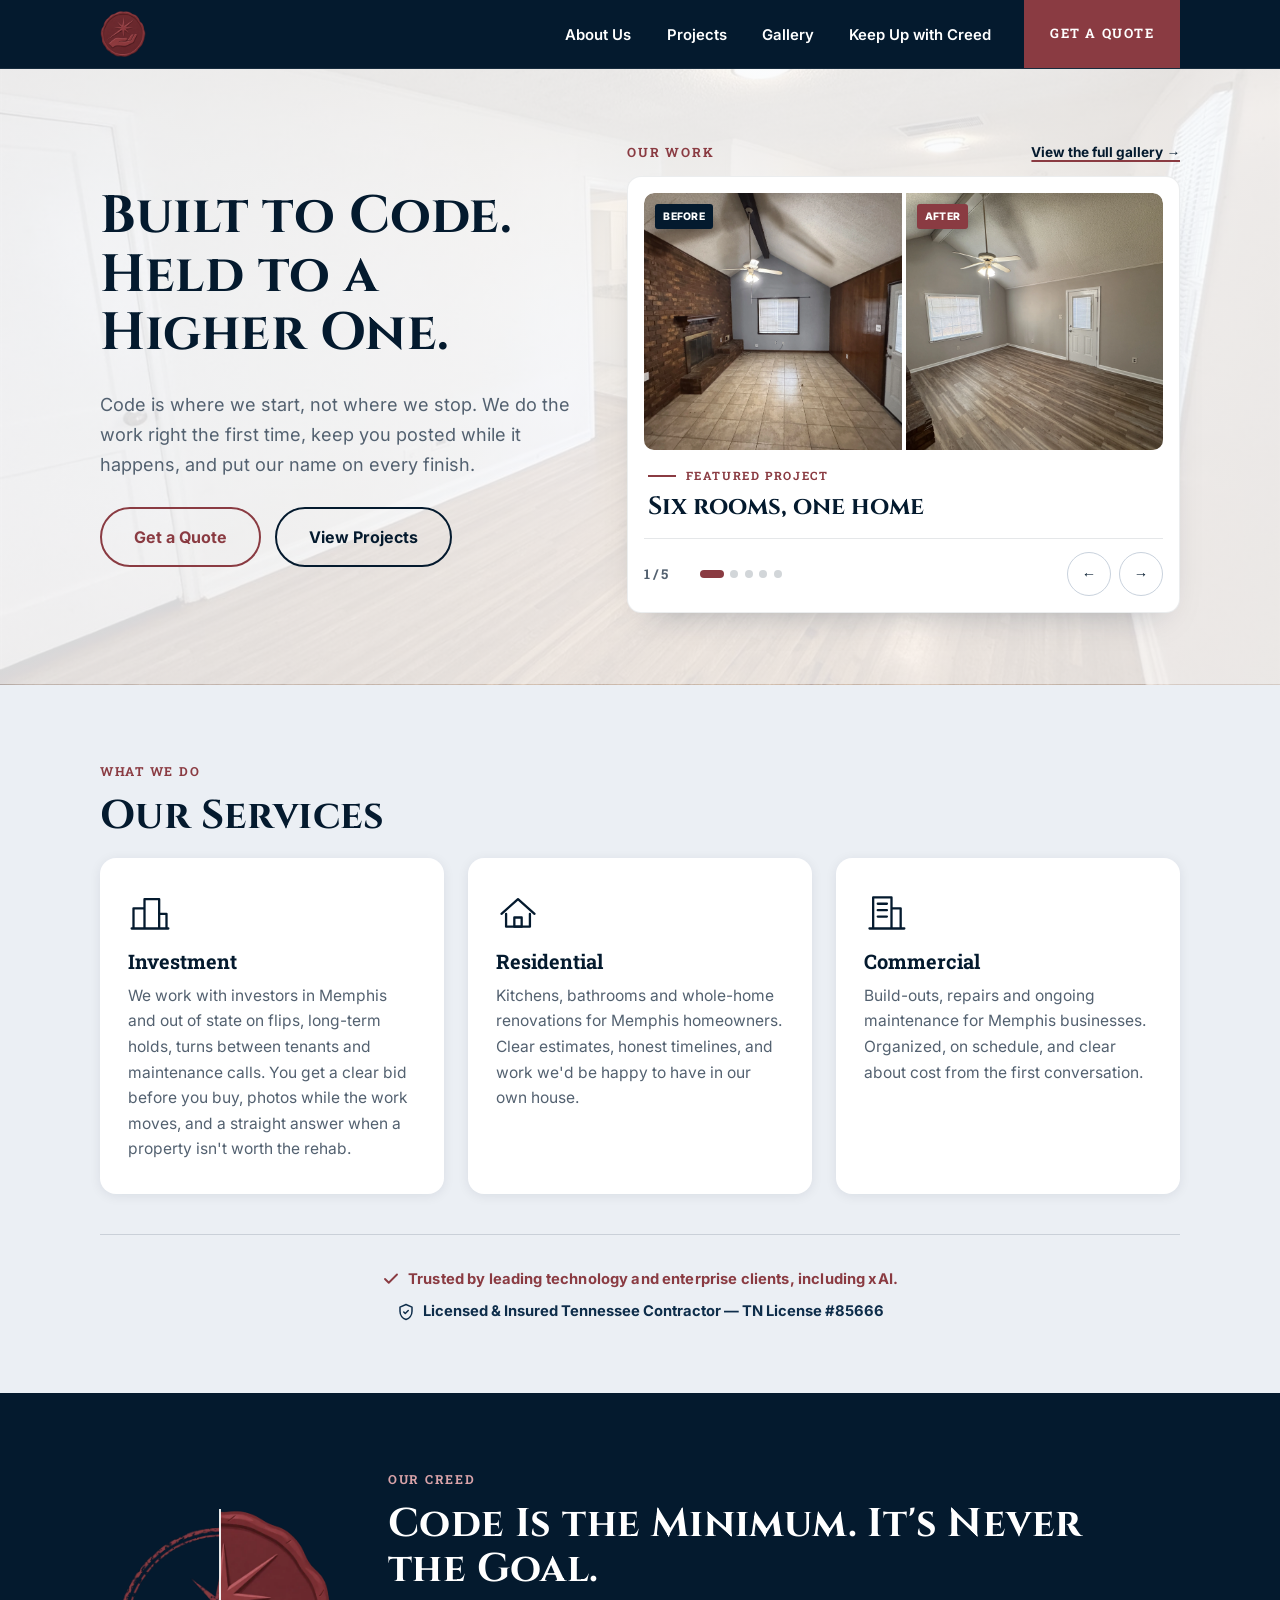
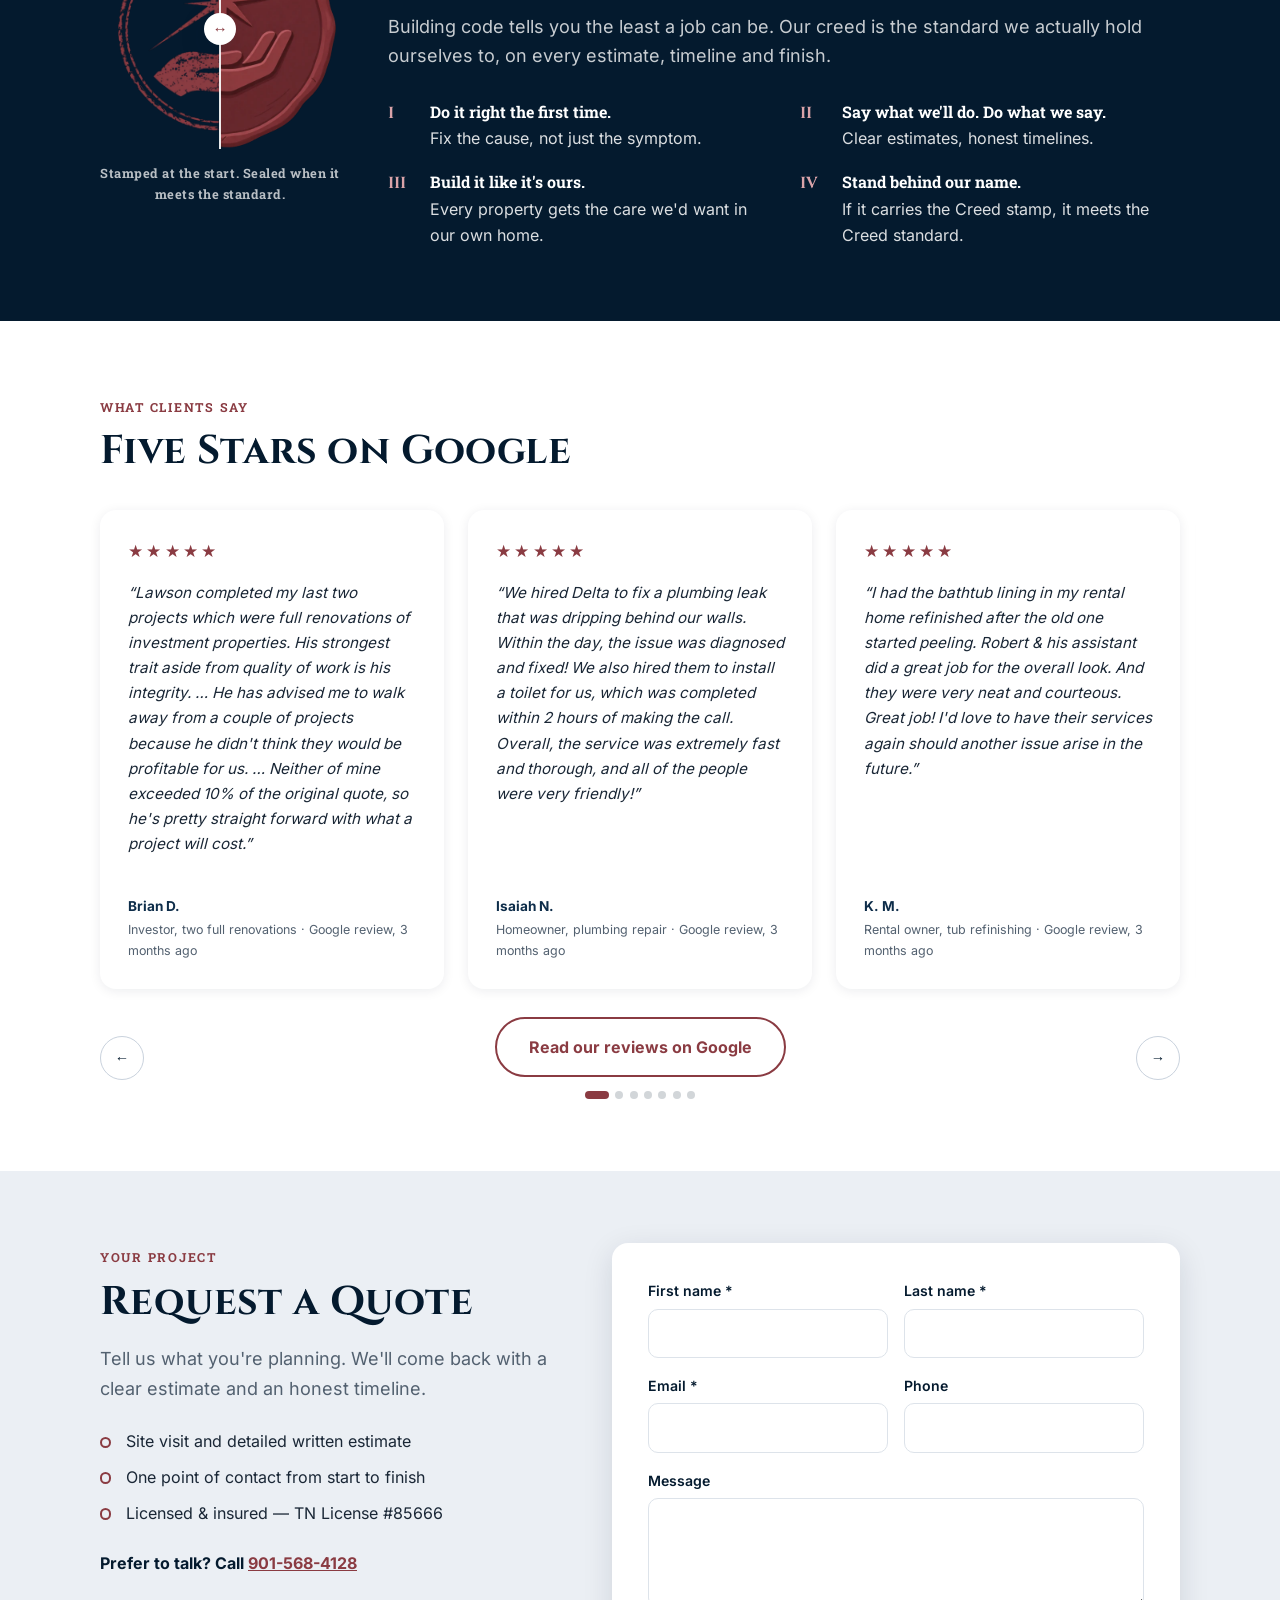
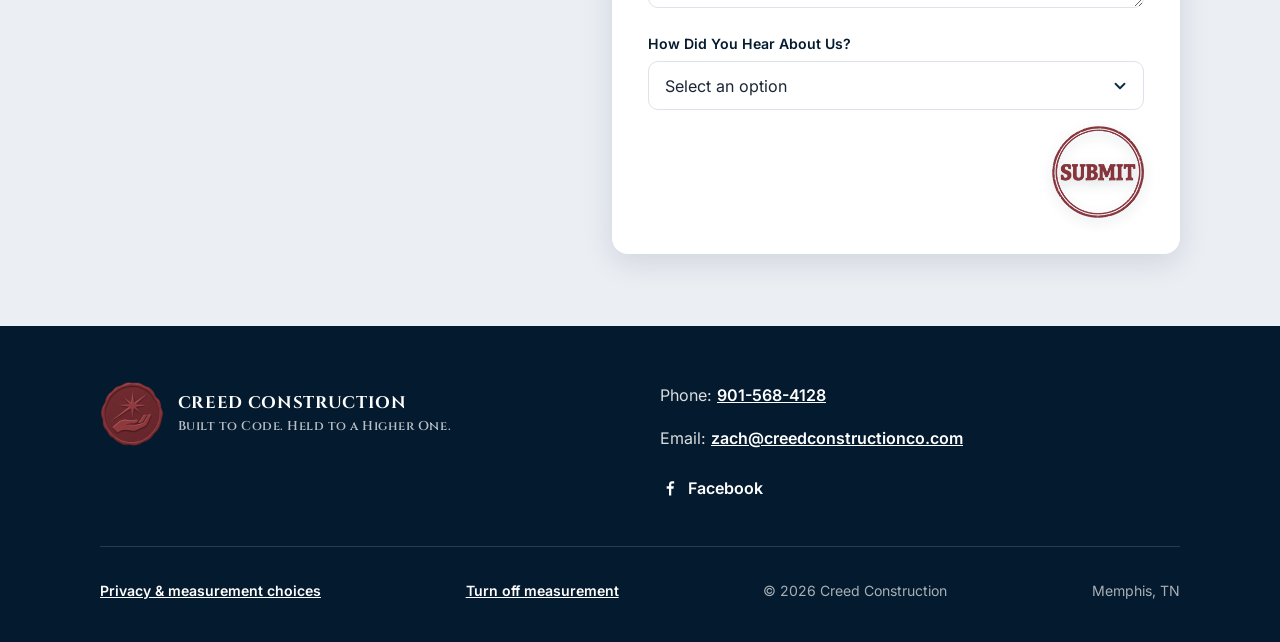
==== commit fa636865: "Reviews: drop subtitle, put Google link between the arrows Co-Authored-By: Claude Opus 5.5 <noreply@" ====
--- a/index.html
+++ b/index.html
@@ -236,12 +236,8 @@
     <section class="section-white reviews-section" id="reviews">
       <div class="container">
         <div class="reviews-head">
-          <div>
-            <span class="eyebrow">What Clients Say</span>
-            <h2>Five Stars on Google</h2>
-            <p class="lead">Homeowners, landlords and investors, in their own words.</p>
-          </div>
-          <a class="btn btn-cta" href="https://www.google.com/maps/place/Creed+Construction/@35.1371175,-89.914019,11z/data=!4m8!3m7!1s0x2c0db5463e4344cb:0xaacab8816951f53!8m2!3d35.1371175!4d-89.914019!9m1!1b1!16s%2Fg%2F11zgqff03r?hl=en&amp;entry=ttu&amp;g_ep=EgoyMDI2MTAwNS4wIKXMDSoASAFQAw%3D%3D" target="_blank" rel="noopener" aria-label="Read our reviews on Google (opens in a new tab)">Read our reviews on Google</a>
+          <span class="eyebrow">What Clients Say</span>
+          <h2>Five Stars on Google</h2>
         </div>
         <div class="review-carousel" data-review-carousel role="region" aria-roledescription="carousel" aria-label="Google reviews">
           <div class="review-viewport">
@@ -293,9 +289,12 @@
             </li>
             </ul>
           </div>
-          <div class="review-controls" data-review-controls hidden>
+          <div class="review-controls" data-review-controls>
             <button class="feature-control" type="button" data-review-prev aria-label="Previous review"><span aria-hidden="true">&larr;</span></button>
-            <span class="feature-dots review-dots" data-review-dots aria-hidden="true"></span>
+            <div class="review-controls-center">
+              <span class="feature-dots review-dots" data-review-dots aria-hidden="true"></span>
+              <a class="btn btn-cta" href="https://www.google.com/maps/place/Creed+Construction/@35.1371175,-89.914019,11z/data=!4m8!3m7!1s0x2c0db5463e4344cb:0xaacab8816951f53!8m2!3d35.1371175!4d-89.914019!9m1!1b1!16s%2Fg%2F11zgqff03r?hl=en&amp;entry=ttu&amp;g_ep=EgoyMDI2MTAwNS4wIKXMDSoASAFQAw%3D%3D" target="_blank" rel="noopener" aria-label="Read our reviews on Google (opens in a new tab)">Read our reviews on Google</a>
+            </div>
             <button class="feature-control" type="button" data-review-next aria-label="Next review"><span aria-hidden="true">&rarr;</span></button>
           </div>
         </div>
--- a/styles.css
+++ b/styles.css
@@ -1973,8 +1973,7 @@
 
 /* Google reviews: a rotating row of cards (3 wide, 2 on tablets, 1 on
    phones) that advances one card at a time. */
-.reviews-head { display: flex; flex-wrap: wrap; align-items: flex-end; justify-content: space-between; gap: 1rem 2rem; }
-.reviews-head .lead { margin-bottom: 0; }
+.reviews-head h2 { margin-bottom: 0; }
 .review-carousel { --per: 3; --gap: 1.5rem; margin-top: 2.25rem; }
 .review-viewport { overflow: hidden; margin: -1rem; padding: 1rem; }
 .review-track {
@@ -1989,10 +1988,15 @@
 .review-slide { flex: 0 0 calc((100% - (var(--per) - 1) * var(--gap)) / var(--per)); min-width: 0; }
 .review-slide:hover { transform: none; }
 .review-slide .testimonial-attribution span { display: block; margin-top: 0.15rem; color: var(--text-muted); font-weight: 500; font-size: 0.78rem; }
-.review-controls { display: flex; align-items: center; justify-content: center; gap: 0.9rem; margin-top: 1.5rem; }
+.review-controls { display: flex; align-items: center; justify-content: space-between; gap: 1rem; margin-top: 1.75rem; }
+.review-controls-center { display: flex; flex-direction: column; align-items: center; gap: 0.9rem; }
+.review-controls:not(.is-ready) .feature-control { visibility: hidden; }
 .review-controls .feature-dots { margin: 0; }
 @media (max-width: 960px) { .review-carousel { --per: 2; } }
-@media (max-width: 640px) { .review-carousel { --per: 1; --gap: 1rem; } }
+@media (max-width: 640px) {
+  .review-carousel { --per: 1; --gap: 1rem; }
+  .review-controls .btn-cta { padding: 0.7rem 1.1rem; font-size: 0.85rem; white-space: nowrap; }
+}
 
 /* Closing call to action on project stories: one white card on mint, copy
    on the left and the quote button plus phone on the right. */
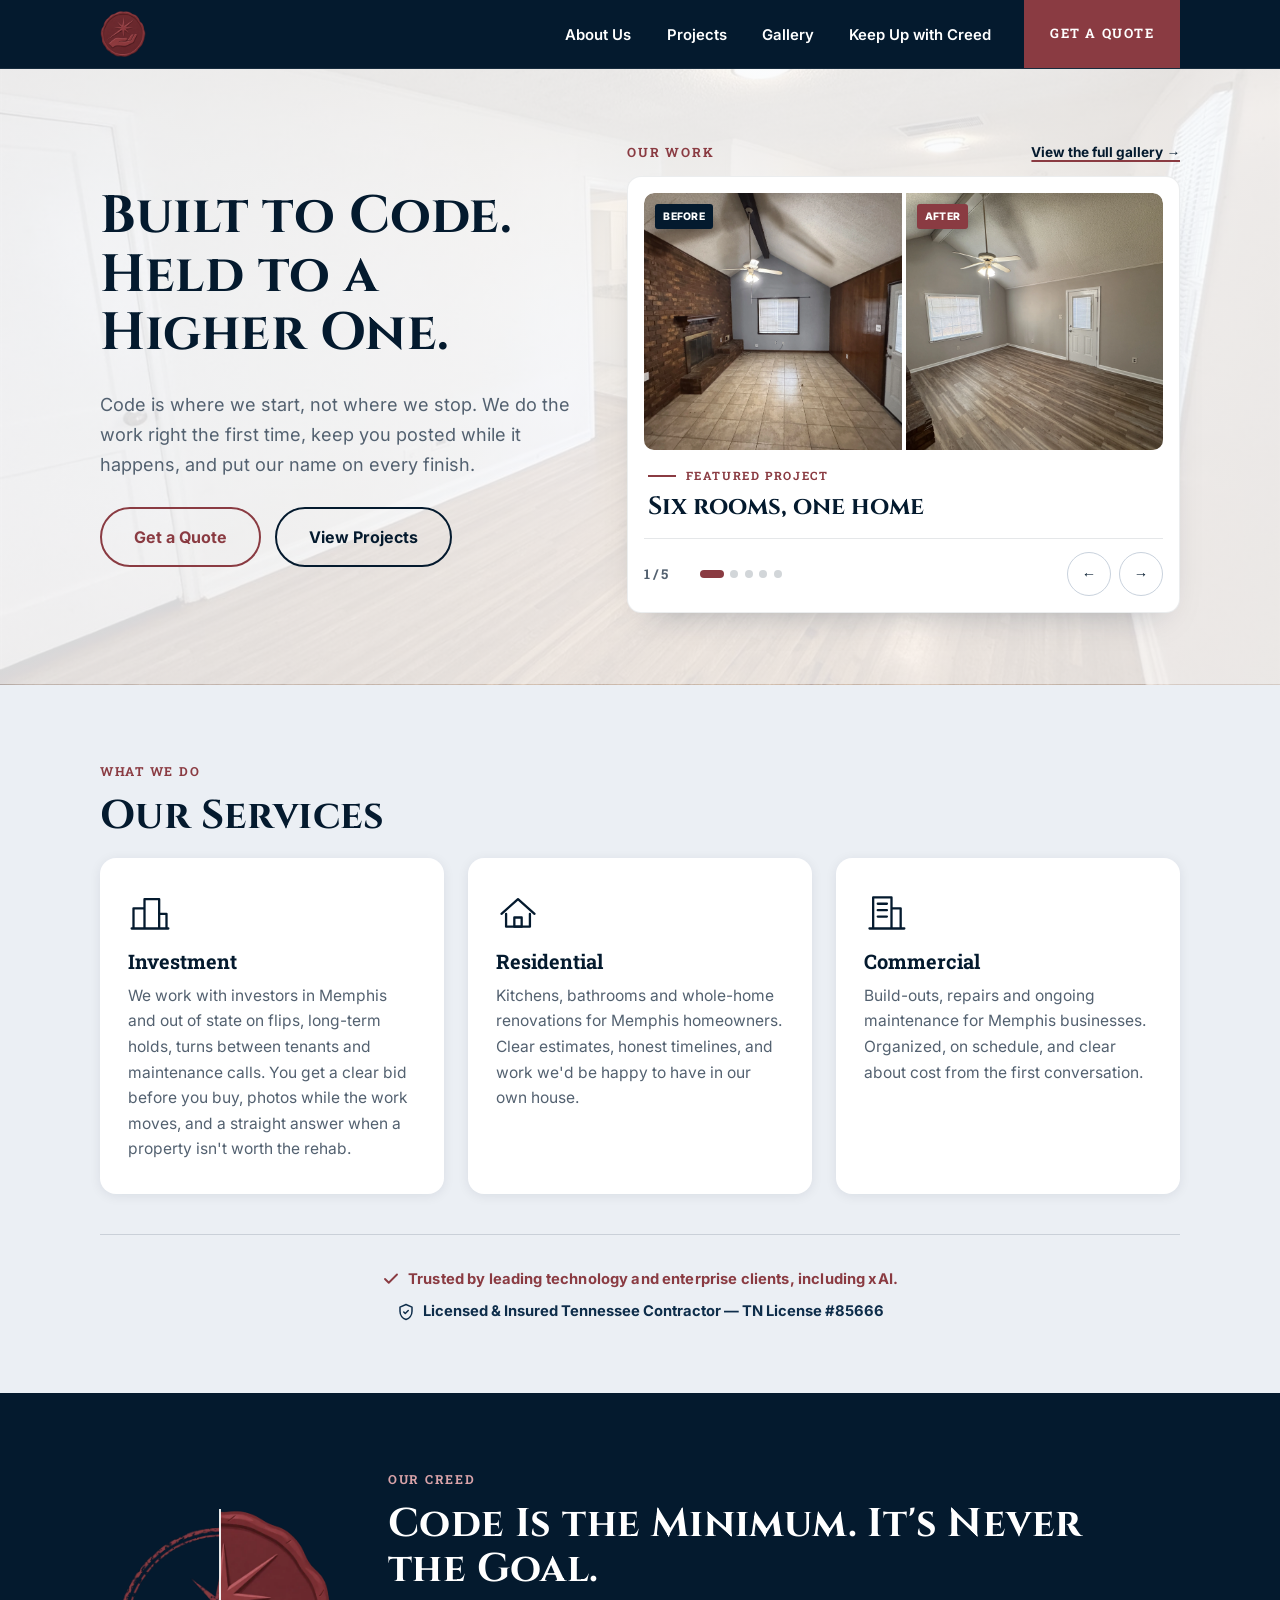
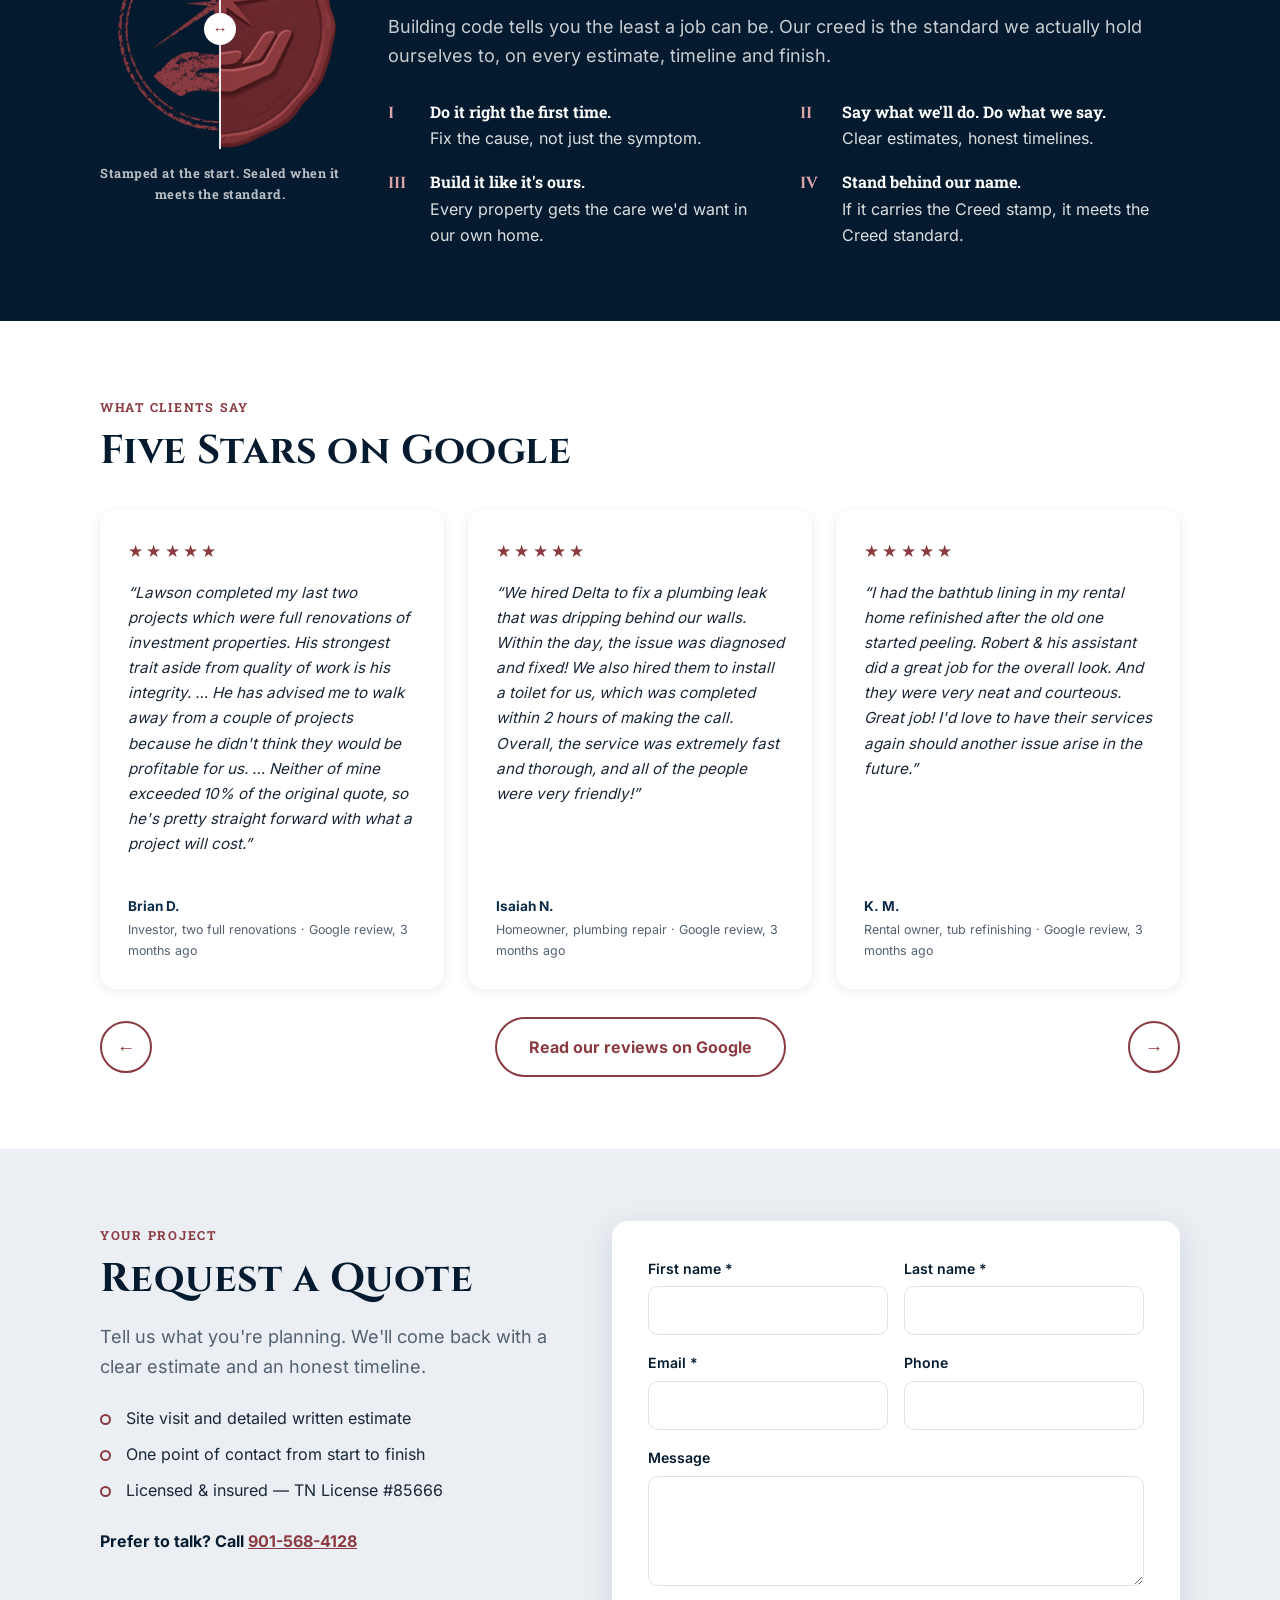
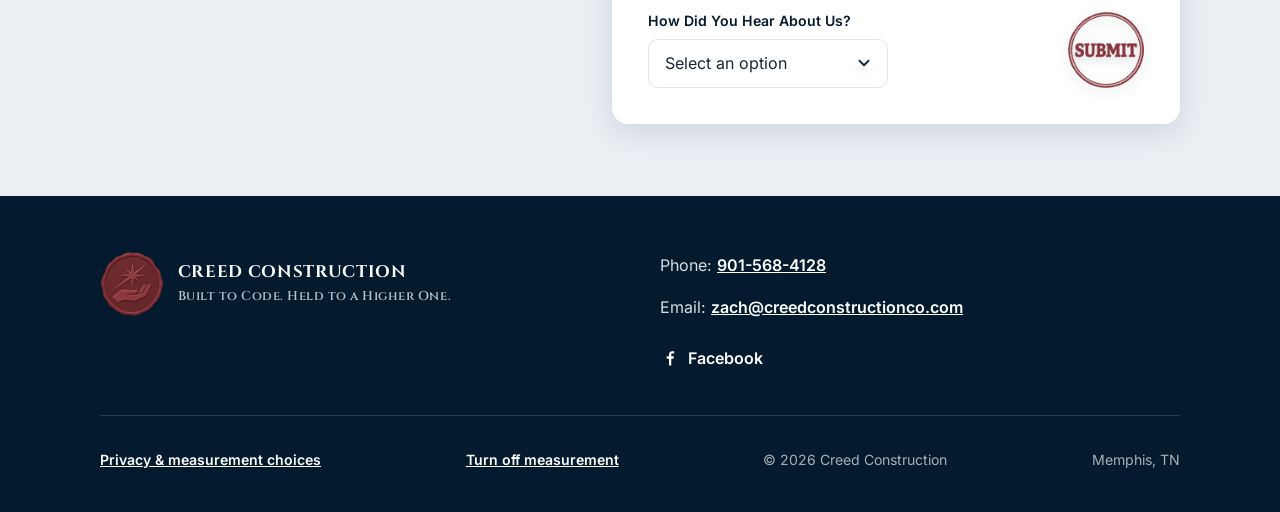
==== commit 99c565b0: "Larger single-column project cards, smaller Submit beside the dropdown, CTA review arrows with slide" ====
--- a/index.html
+++ b/index.html
@@ -122,8 +122,8 @@
             <button class="feature-control" type="button" data-feature-next aria-label="Next feature"><span aria-hidden="true">&rarr;</span></button>
           </div>
           <div class="feature-viewport" data-feature-viewport>
-          <article class="feature-slide" data-feature-slide role="group" aria-roledescription="slide" aria-label="1 of 5">
-            <a class="feature-slide-link" href="projects.html" data-project-id="project-01">
+          <article class="feature-slide" data-feature-slide data-pair-id="comparison-04" role="group" aria-roledescription="slide" aria-label="1 of 5">
+            <a class="feature-slide-link" href="gallery.html#comparison-04" data-project-id="project-01">
               <div class="feature-media feature-media-pair"><span class="feature-photo"><img src="assets/lsa-approved/comparison-04-before.webp" width="2000" height="1500" alt="Vaulted living room, before a whole-home refresh" decoding="async" /><span class="comparison-preview-label comparison-preview-label--before">Before</span></span><span class="feature-photo"><img src="assets/lsa-approved/comparison-04-after.webp" width="2000" height="1500" alt="Finished vaulted living room after a whole-home refresh" decoding="async" /><span class="comparison-preview-label comparison-preview-label--after">After</span></span></div>
               <div class="feature-copy"><span class="feature-kicker">Featured project</span><h3>Six rooms, one home</h3></div>
             </a>
@@ -290,12 +290,11 @@
             </ul>
           </div>
           <div class="review-controls" data-review-controls>
-            <button class="feature-control" type="button" data-review-prev aria-label="Previous review"><span aria-hidden="true">&larr;</span></button>
+            <button class="review-arrow" type="button" data-review-prev aria-label="Previous review"><span aria-hidden="true">&larr;</span></button>
             <div class="review-controls-center">
-              <span class="feature-dots review-dots" data-review-dots aria-hidden="true"></span>
               <a class="btn btn-cta" href="https://www.google.com/maps/place/Creed+Construction/@35.1371175,-89.914019,11z/data=!4m8!3m7!1s0x2c0db5463e4344cb:0xaacab8816951f53!8m2!3d35.1371175!4d-89.914019!9m1!1b1!16s%2Fg%2F11zgqff03r?hl=en&amp;entry=ttu&amp;g_ep=EgoyMDI2MTAwNS4wIKXMDSoASAFQAw%3D%3D" target="_blank" rel="noopener" aria-label="Read our reviews on Google (opens in a new tab)">Read our reviews on Google</a>
             </div>
-            <button class="feature-control" type="button" data-review-next aria-label="Next review"><span aria-hidden="true">&rarr;</span></button>
+            <button class="review-arrow" type="button" data-review-next aria-label="Next review"><span aria-hidden="true">&rarr;</span></button>
           </div>
         </div>
       </div>
@@ -343,7 +342,7 @@
                 <label for="q-message">Message</label>
                 <textarea id="q-message" name="message"></textarea>
               </div>
-              <div class="full">
+              <div class="form-source">
                 <label for="q-source">How Did You Hear About Us?</label>
                 <select id="q-source" name="referral_source">
                   <option value="">Select an option</option>
@@ -355,7 +354,7 @@
                   <option>Other</option>
                 </select>
               </div>
-              <div class="full form-submit-row">
+              <div class="form-submit-row">
                 <button class="stamp-btn" type="submit">
                   <span class="btn-label visually-hidden">Submit</span>
                   <img class="stamp-face" src="assets/logo/submit-stamp.webp" width="360" height="360" alt="" aria-hidden="true" />
@@ -368,6 +367,44 @@
         </div>
       </div>
     </section>
+
+    <!-- The gallery viewer, opened in place by the Our Work slides. Its photo
+         grid is hidden; script.js loads the same comparison data. -->
+    <div class="comparison-gallery comparison-gallery--headless" data-comparison-gallery>
+      <p class="gallery-status" data-gallery-status role="status" aria-live="polite"></p>
+      <dialog class="comparison-dialog" data-comparison-dialog aria-labelledby="comparison-title">
+        <div class="comparison-dialog-top">
+          <div class="comparison-heading" aria-hidden="true">
+            <span class="comparison-kicker"><span data-comparison-project></span> &middot; <span class="comparison-count" data-comparison-count></span></span>
+            <p class="comparison-room" data-comparison-room></p>
+          </div>
+          <button class="comparison-close" type="button" data-comparison-close aria-label="Close comparison"><svg viewBox="0 0 24 24" aria-hidden="true" fill="none" stroke="currentColor" stroke-width="1.7" stroke-linecap="round"><path d="m6 6 12 12M18 6 6 18" /></svg></button>
+        </div>
+        <h2 class="visually-hidden" id="comparison-title" data-comparison-title>Before &amp; after</h2>
+        <div class="comparison-body">
+        <button class="comparison-arrow comparison-arrow--prev" type="button" data-comparison-prev aria-label="Previous comparison"><span aria-hidden="true">&larr;</span></button>
+        <div class="comparison-stage" data-state="loading">
+          <div class="comparison-placeholder" data-comparison-placeholder>
+            <span class="comparison-loading-mark" aria-hidden="true"></span>
+            <p data-comparison-placeholder-text aria-hidden="true">Loading photos&hellip;</p>
+            <button class="comparison-nav-button comparison-retry" type="button" data-comparison-retry hidden>Try again</button>
+          </div>
+          <div class="ba-slider" hidden data-ba-slider role="slider" tabindex="0" aria-label="Before and after comparison" aria-valuemin="0" aria-valuemax="100" aria-valuenow="50" aria-describedby="comparison-help">
+            <div class="ba-slider-after"></div><div class="ba-slider-before"></div>
+            <div class="ba-slider-handle" aria-hidden="true"><span class="ba-slider-handle-btn">&#8596;</span></div>
+            <span class="ba-tag ba-tag-before">Before</span><span class="ba-tag ba-tag-after">After</span>
+          </div>
+        </div>
+        <button class="comparison-arrow comparison-arrow--next" type="button" data-comparison-next aria-label="Next comparison"><span aria-hidden="true">&rarr;</span></button>
+        </div>
+        <div class="comparison-gallery-footer">
+          <p class="comparison-hint" aria-hidden="true">Drag the handle to compare</p>
+          <p class="visually-hidden" id="comparison-help">Drag to compare, or use the arrow keys. Home shows After; End shows Before.</p>
+          <div class="comparison-related"><a class="comparison-story" data-comparison-story hidden></a><a class="comparison-cost-story" data-comparison-cost-story hidden>Read the cost breakdown &rarr;</a></div>
+          <p class="visually-hidden" data-comparison-status role="status" aria-live="polite" aria-atomic="true"></p>
+        </div>
+      </dialog>
+    </div>
 
   </main>
 
--- a/styles.css
+++ b/styles.css
@@ -809,13 +809,15 @@
    seal's inner well, so the seal is drawn 118% of the button (its image is
    cut at 1.18x the well, centered) and its rim spills past the stamp. It
    lifts on hover, sinks on press, and lands with a thunk on click. */
-.form-submit-row { display: flex; justify-content: flex-end; }
+/* Submit sits beside the "How did you hear" dropdown instead of on a row of
+   its own, so the form doesn't end in empty space. */
+.form-submit-row { display: flex; align-items: flex-end; justify-content: flex-end; }
 .stamp-btn {
   display: inline-block;
   flex-shrink: 0;
   position: relative;
-  width: 92px;
-  height: 92px;
+  width: 76px;
+  height: 76px;
   padding: 0;
   border: 0;
   border-radius: 50%;
@@ -878,7 +880,7 @@
   100% { opacity: 0; transform: scale(1.4); }
 }
 @media (max-width: 720px) {
-  .stamp-btn { width: 84px; height: 84px; }
+  .stamp-btn { width: 72px; height: 72px; }
 }
 @media (prefers-reduced-motion: reduce) {
   .stamp-btn, .stamp-btn img { transition: opacity 0.2s; }
@@ -1983,15 +1985,16 @@
   padding: 0;
   list-style: none;
   transform: translateX(calc(var(--index, 0) * -1 * (100% + var(--gap)) / var(--per)));
-  transition: transform 0.7s cubic-bezier(.4, 0, .2, 1);
 }
 .review-slide { flex: 0 0 calc((100% - (var(--per) - 1) * var(--gap)) / var(--per)); min-width: 0; }
 .review-slide:hover { transform: none; }
 .review-slide .testimonial-attribution span { display: block; margin-top: 0.15rem; color: var(--text-muted); font-weight: 500; font-size: 0.78rem; }
 .review-controls { display: flex; align-items: center; justify-content: space-between; gap: 1rem; margin-top: 1.75rem; }
-.review-controls-center { display: flex; flex-direction: column; align-items: center; gap: 0.9rem; }
-.review-controls:not(.is-ready) .feature-control { visibility: hidden; }
-.review-controls .feature-dots { margin: 0; }
+.review-controls-center { display: flex; align-items: center; }
+.review-arrow { display: inline-grid; place-items: center; width: 52px; height: 52px; padding: 0; border: 2px solid var(--accent); border-radius: 999px; background: transparent; color: var(--accent); font: inherit; font-size: 1.15rem; font-weight: 700; cursor: pointer; transition: background 0.25s var(--ease), color 0.25s var(--ease), transform 0.25s var(--ease), box-shadow 0.25s var(--ease); }
+.review-arrow:hover, .review-arrow:focus-visible { background: var(--accent); color: var(--white); transform: translateY(-2px); box-shadow: 0 8px 22px rgba(138, 59, 66, 0.28); }
+.review-arrow:focus-visible { outline: 2px solid var(--accent); outline-offset: 3px; }
+.review-controls:not(.is-ready) .review-arrow { visibility: hidden; }
 @media (max-width: 960px) { .review-carousel { --per: 2; } }
 @media (max-width: 640px) {
   .review-carousel { --per: 1; --gap: 1rem; }
@@ -3631,20 +3634,27 @@
 .projects-gallery-link a { font-weight: 700; text-underline-offset: .2em; }
 /* Project stories: three cards, each opening with the same square
    before/after pair used on the home page. */
-.project-story-grid { display: grid; grid-template-columns: repeat(auto-fit, minmax(300px, 1fr)); gap: 1.75rem; margin-top: 2rem; }
+.project-story-grid { display: grid; grid-template-columns: minmax(0, 1fr); gap: 2rem; max-width: 780px; margin: 2rem auto 0; }
 .project-story-card { min-width: 0; }
-.project-story-card-link { display: flex; flex-direction: column; height: 100%; overflow: hidden; border: 1px solid rgba(4, 26, 46, 0.08); border-radius: 14px; background: var(--white); box-shadow: 0 14px 32px -22px rgba(4, 26, 46, 0.35); color: var(--navy); text-decoration: none; transition: transform 0.3s var(--ease), box-shadow 0.3s var(--ease); }
+.project-story-card-link { display: grid; grid-template-columns: minmax(0, 1.2fr) minmax(0, 1fr); align-items: stretch; height: 100%; overflow: hidden; border: 1px solid rgba(4, 26, 46, 0.08); border-radius: 14px; background: var(--white); box-shadow: 0 14px 32px -22px rgba(4, 26, 46, 0.35); color: var(--navy); text-decoration: none; transition: transform 0.3s var(--ease), box-shadow 0.3s var(--ease); }
 .project-story-card-link:hover { transform: translateY(-4px); box-shadow: 0 22px 40px -22px rgba(4, 26, 46, 0.45); }
-.project-story-image { border-radius: 0; }
+/* Project cards stack the pair: before on top, after below. */
+.project-story-image.feature-media-pair { align-self: stretch; grid-template-columns: minmax(0, 1fr); grid-template-rows: 1fr 1fr; border-radius: 0; }
+.project-story-image .feature-photo { aspect-ratio: 16 / 10; height: 100%; }
 .project-story-image .feature-photo img { transition: transform 0.6s var(--ease); }
 .project-story-card-link:hover .feature-photo img { transform: scale(1.04); }
-.project-story-card-copy { display: flex; flex-direction: column; flex: 1; padding: 1.4rem 1.5rem 1.5rem; }
+.project-story-card-copy { display: flex; flex-direction: column; justify-content: center; padding: 1.5rem 1.75rem; }
 .project-story-meta { margin-bottom: 0.6rem; color: var(--accent); font-family: var(--font-slab); font-size: 0.72rem; font-weight: 700; letter-spacing: 0.14em; text-transform: uppercase; }
-.project-story-card h2 { margin-bottom: 0.6rem; font-size: clamp(1.35rem, 2vw, 1.6rem); line-height: 1.2; }
-.project-story-card-copy > p { flex: 1; margin-bottom: 1.25rem; color: var(--text-muted); font-size: 0.95rem; }
+.project-story-card h2 { margin-bottom: 0.6rem; font-size: clamp(1.35rem, 2.2vw, 1.7rem); line-height: 1.2; }
+.project-story-card-copy > p { margin-bottom: 1.1rem; color: var(--text-muted); font-size: 0.95rem; }
 .project-story-card-cta { align-self: flex-start; padding-bottom: 2px; border-bottom: 2px solid var(--accent); color: var(--accent); font-size: 0.9rem; font-weight: 700; }
 .project-story-card-link:hover h2 { color: var(--accent-dark); }
 .project-story-card-link:focus-visible { outline: 3px solid var(--accent); outline-offset: 3px; }
+@media (max-width: 560px) {
+  .project-story-card-link { grid-template-columns: minmax(0, 1fr); }
+  .project-story-image .feature-photo { aspect-ratio: 16 / 9; }
+}
+
 @media (max-width: 760px) {
   .project-story-grid { gap: 1.25rem; }
 }
@@ -3770,6 +3780,11 @@
   .feature-copy p { margin-bottom: 1.1rem; }
   .feature-toolbar { margin-top: .75rem; padding-top: .75rem; }
 }
+/* Home page copy of the viewer: only the dialog is used. */
+.comparison-gallery--headless { margin: 0; }
+.comparison-gallery--headless .comparison-overview,
+.comparison-gallery--headless .gallery-status { display: none; }
+
 /* Gallery viewer: room title up top, a navy stage so letterboxing looks
    intentional, round arrows on either side of the photo, and the story link
    as a red outline pill. */
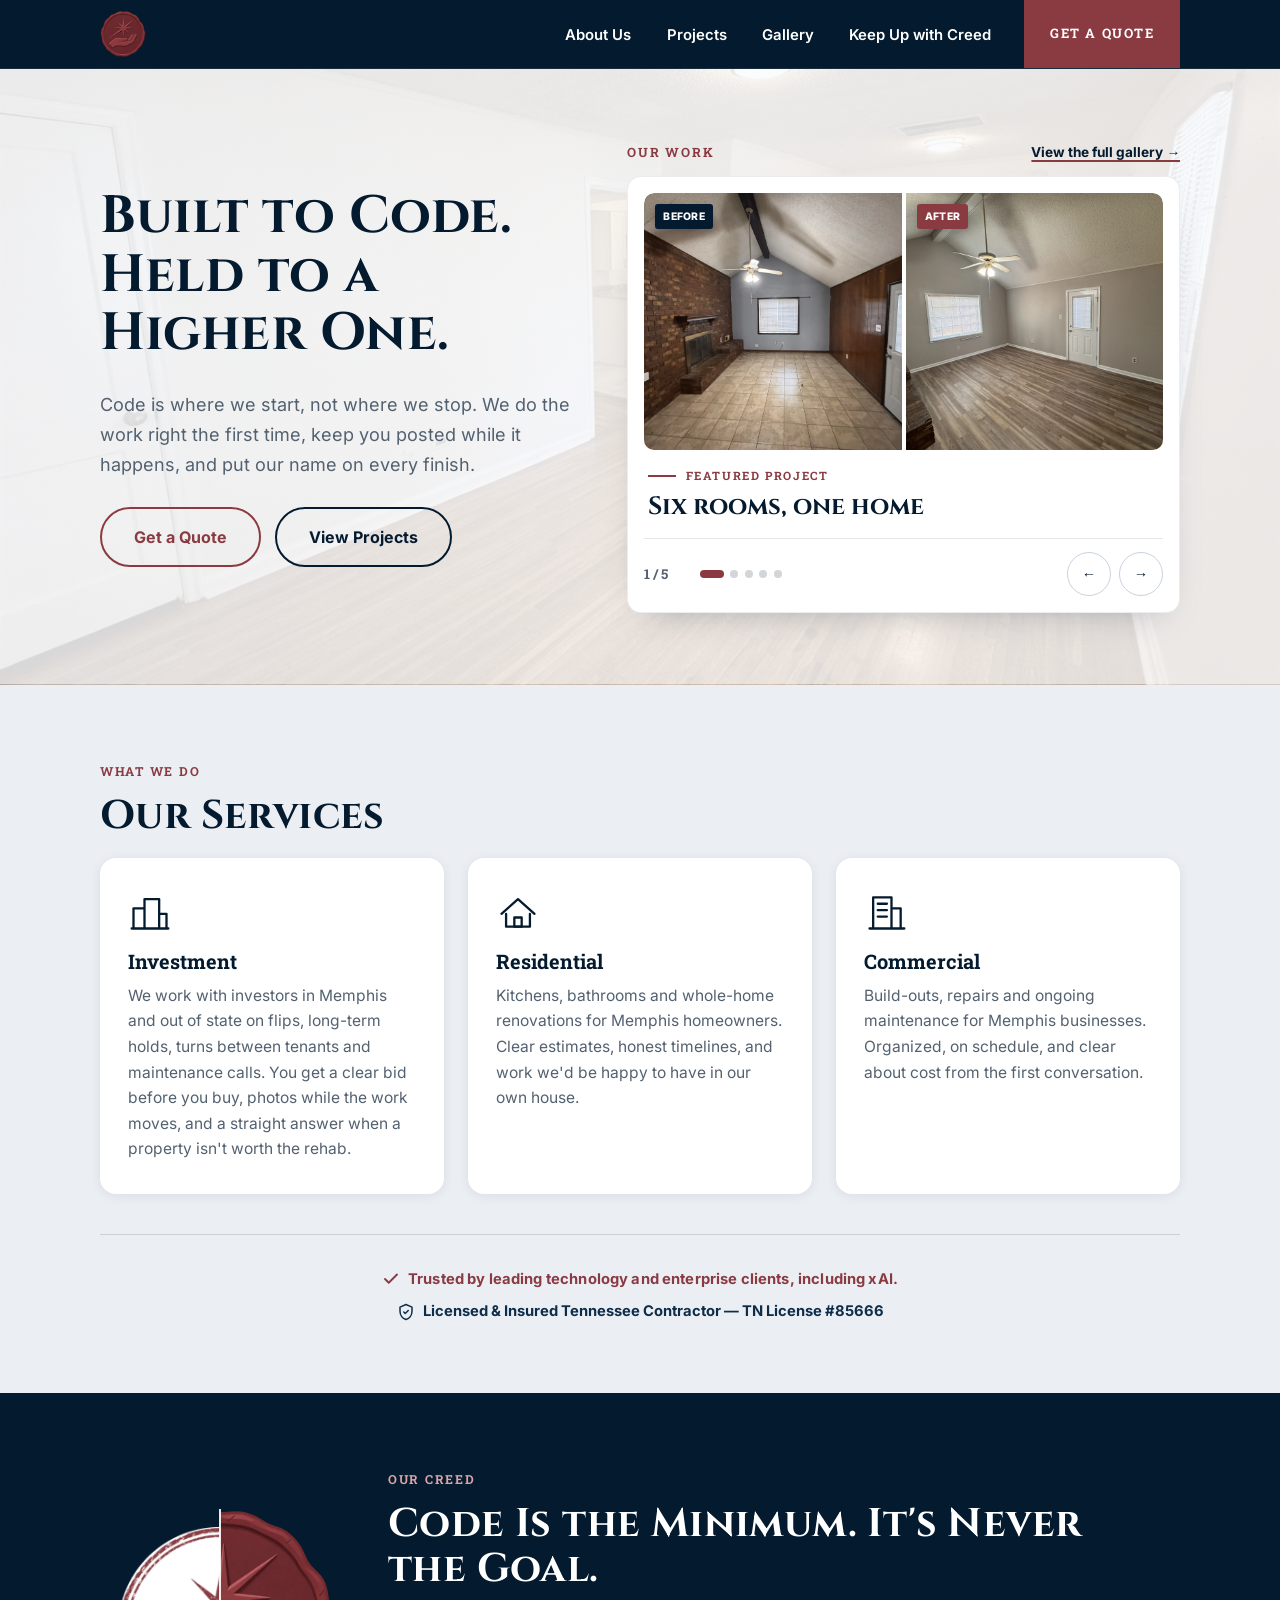
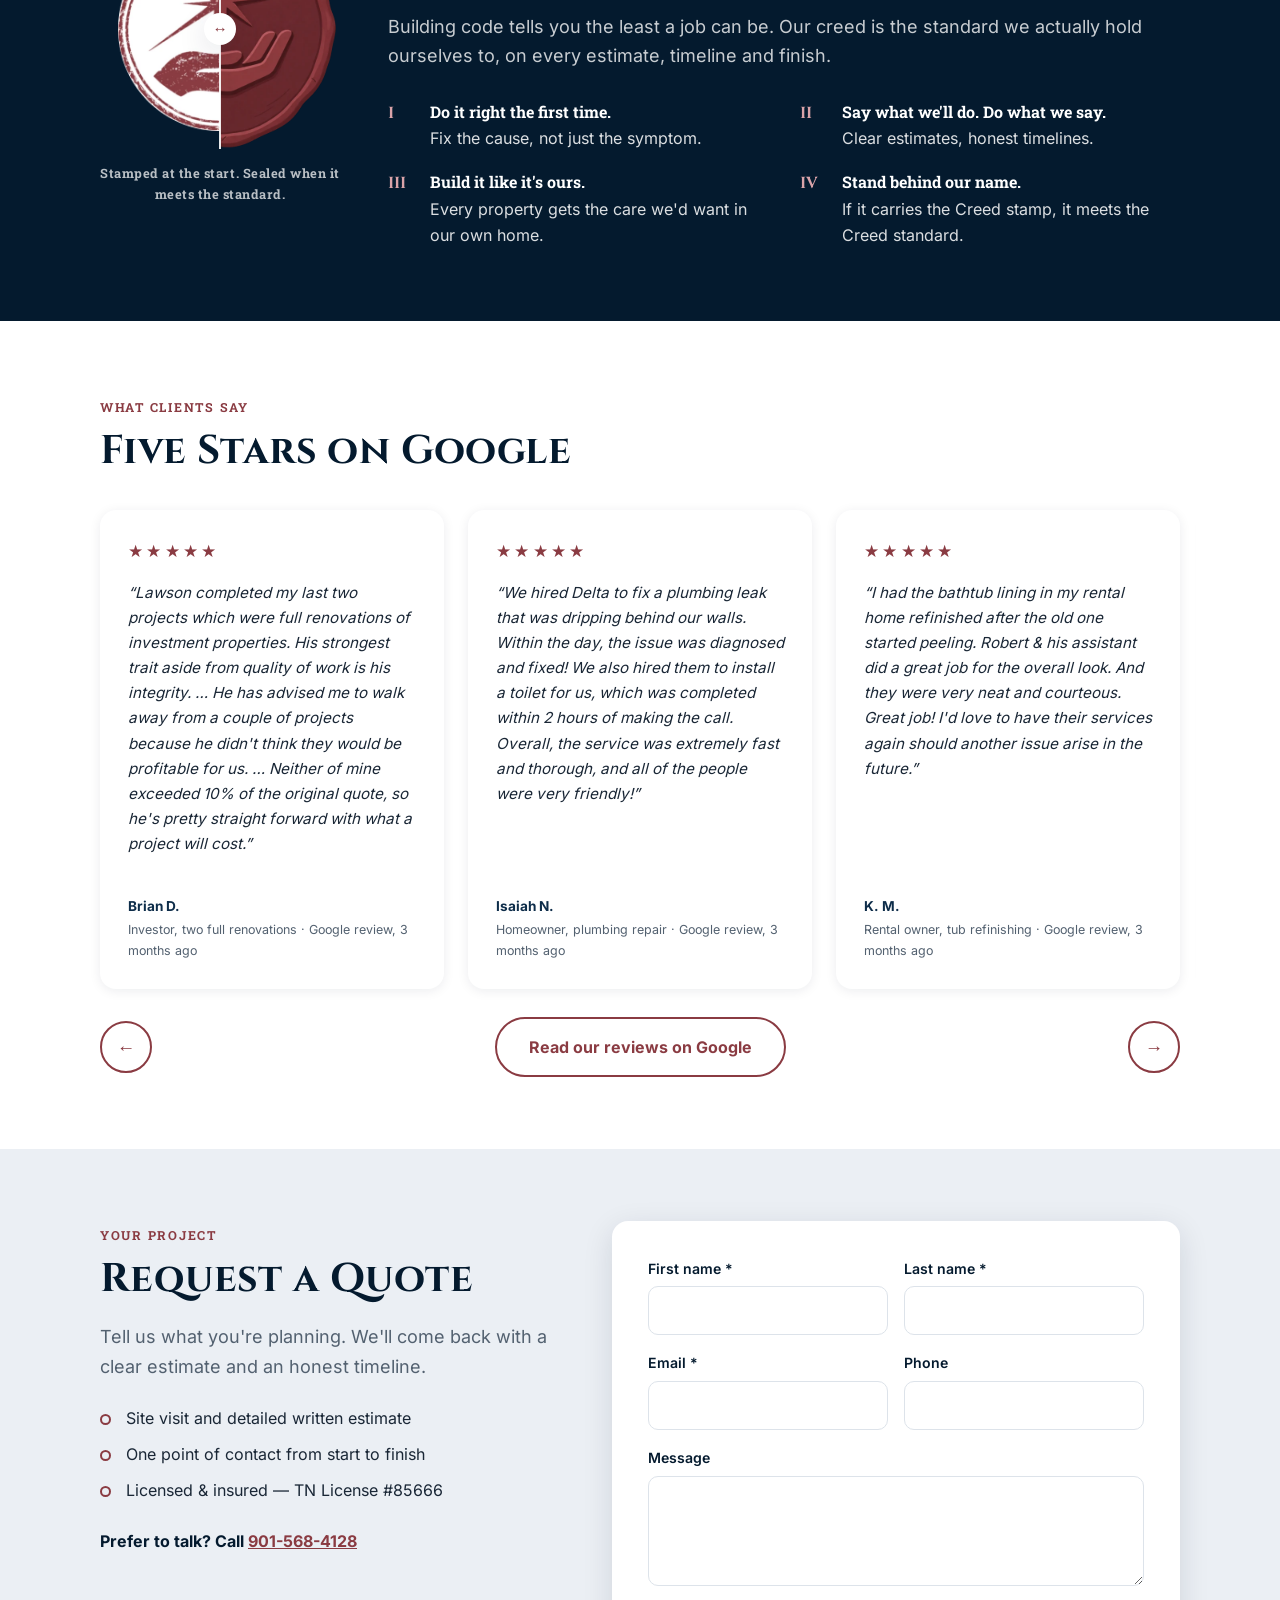
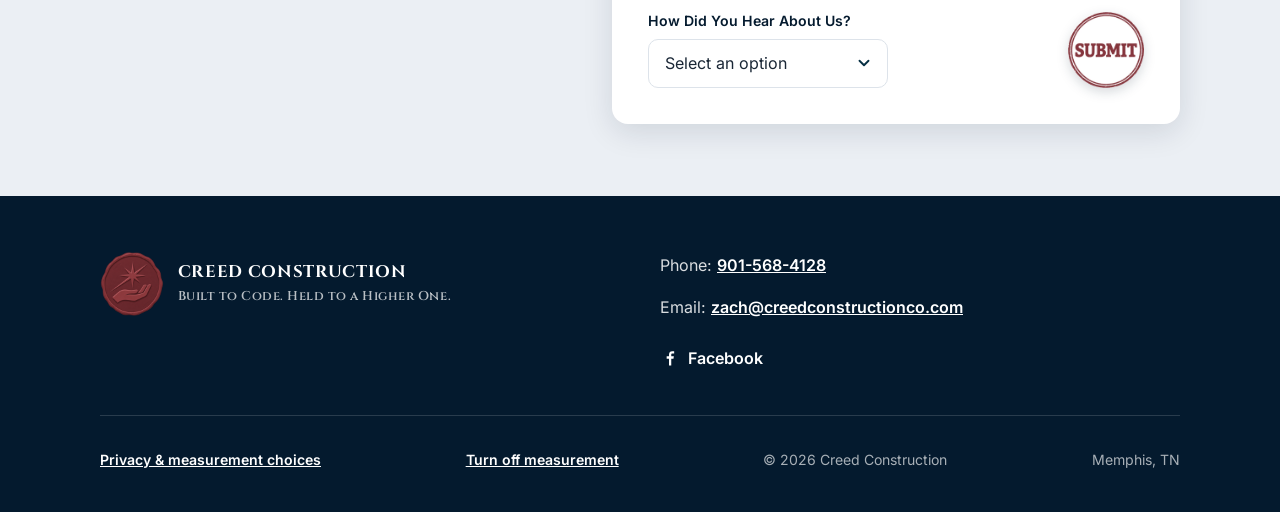
==== commit 83c416ee: "Use the white-background stamp everywhere, including the favicon Stamp files are the kit's white var" ====
--- a/index.html
+++ b/index.html
@@ -19,9 +19,9 @@
   <meta name="twitter:title" content="Creed Construction | Memphis Construction Company" />
   <meta name="twitter:description" content="Built to Code. Held to a Higher One. Full-service construction and renovation serving homeowners, businesses, and investors across Memphis, TN." />
   <meta name="twitter:image" content="https://creedconstructionco.com/assets/interior-renovation/kitchen-after.jpg" />
-  <link rel="icon" href="assets/logo/favicon-mark.png" type="image/png" />
-  <link rel="shortcut icon" href="assets/logo/favicon-mark.png" type="image/png" />
-  <link rel="apple-touch-icon" href="assets/logo/apple-touch-icon.png" />
+  <link rel="icon" href="assets/logo/favicon-stamp-white.png" type="image/png" />
+  <link rel="shortcut icon" href="assets/logo/favicon-stamp-white.png" type="image/png" />
+  <link rel="apple-touch-icon" href="assets/logo/apple-touch-icon-stamp-white.png" />
   <link rel="stylesheet" href="styles.css" />
   <script type="application/ld+json">
   {
@@ -211,7 +211,7 @@
         <figure class="creed-compare">
           <div class="ba-slider creed-slider" data-ba-slider data-ba-round data-ba-labels="stamp,wax seal" role="slider" tabindex="0" aria-label="Creed stamp and wax seal comparison slider" aria-valuemin="0" aria-valuemax="100" aria-valuenow="50">
             <div class="ba-slider-after"><img src="assets/logo/creed-seal-ring-lg.webp" width="600" height="600" alt="The Creed Construction wax seal" loading="lazy" draggable="false" /></div>
-            <div class="ba-slider-before"><img src="assets/logo/creed-stamp-lg.webp" width="444" height="444" alt="The Creed Construction stamp" loading="lazy" draggable="false" /></div>
+            <div class="ba-slider-before"><img src="assets/logo/creed-stamp-white-lg.webp" width="444" height="444" alt="The Creed Construction stamp" loading="lazy" draggable="false" /></div>
             <div class="ba-slider-handle"><span class="ba-slider-handle-btn">&#8596;</span></div>
           </div>
           <figcaption>Stamped at the start. Sealed when it meets the standard.</figcaption>
@@ -357,7 +357,7 @@
               <div class="form-submit-row">
                 <button class="stamp-btn" type="submit">
                   <span class="btn-label visually-hidden">Submit</span>
-                  <img class="stamp-face" src="assets/logo/submit-stamp.webp" width="360" height="360" alt="" aria-hidden="true" />
+                  <img class="stamp-face" src="assets/logo/submit-stamp-white.webp" width="360" height="360" alt="" aria-hidden="true" />
                   <img class="seal-face" src="assets/logo/submit-seal.webp" width="360" height="360" alt="" aria-hidden="true" />
                 </button>
               </div>
